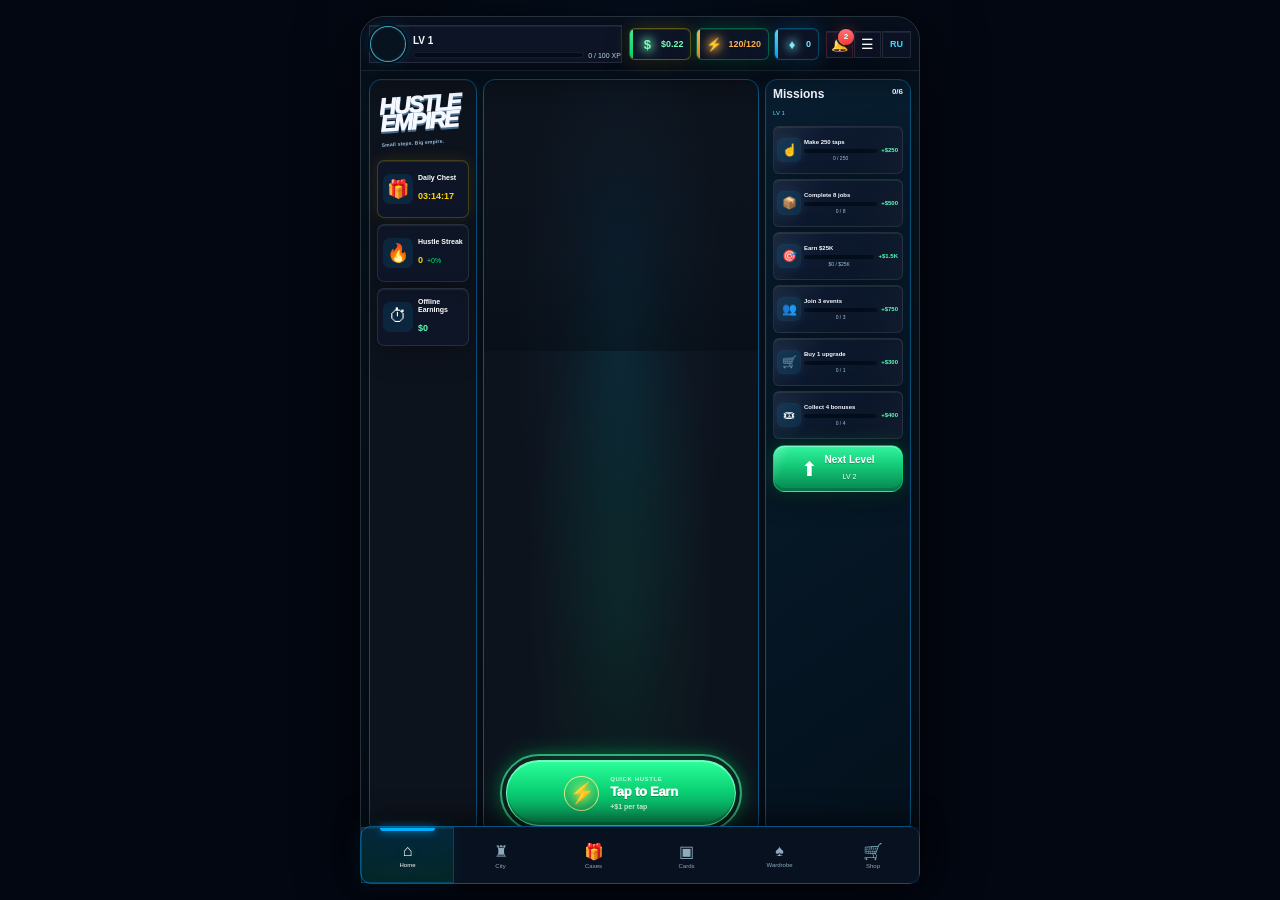
==== index_test.html @ fc9fc616 "Add files via upload" ====
<!DOCTYPE html>

<html lang="en">
<head>
<meta charset="utf-8"/>
<meta content="width=device-width, initial-scale=1.0, viewport-fit=cover" name="viewport"/>
<meta content="#0b0f19" name="theme-color"/>
<title>Hustle Empire</title>

<link href="./style.css" rel="stylesheet"/>
<script defer="" src="./locales.js"></script>
<script defer="" src="./config.js"></script>
<script defer="" src="./script.js"></script>
<script defer="" src="./game.js"></script>
</head>
<body>
<div class="app-shell">
<header class="topbar">
<div class="player-level">
<div class="player-avatar image-fallback header-avatar">
<div aria-label="Player" class="player-avatar-image player-avatar-sprite sprite-icon sprite-character char-level-1" data-character-sprite="" role="img"></div>
</div>
<div class="player-level-content">
<div class="level-row"><strong>LV 1</strong></div>
<div class="xp-row">
<div class="progress-bar"><div class="progress-fill" style="width:0%"></div></div>
<span>0 / 100 XP</span>
</div>
</div>
</div>
<div class="topbar-resources">
<div class="resource-card money-card"><span class="resource-symbol">$</span><strong>$0</strong></div>
<div class="resource-card energy-card"><span class="resource-symbol">⚡</span><strong>120/120</strong></div>
<div class="resource-card gem-card"><span class="resource-symbol">♦</span><strong>0</strong></div>
</div>
<div class="topbar-actions">
<button aria-label="Notifications" class="top-action notification-button" data-action="notifications" type="button">🔔<span class="badge">2</span></button>
<button aria-label="Menu" class="top-action" data-action="settings" type="button">☰</button>
<button class="language-button" id="language-switch" type="button">RU</button>
</div>
</header>
<main class="screens screen-content">
<!-- HOME -->
<section class="screen active" data-screen="home">
<div class="home-layout page-layout">
<aside class="home-left">
<div class="home-logo">
<div class="home-logo-main">HUSTLE</div>
<div class="home-logo-main">EMPIRE</div>
<div class="home-logo-sub" data-i18n="home.tagline">Small steps. Big empire.</div>
</div>
<button class="mini-feature daily-chest" data-action="daily-chest" type="button">
<div class="mini-feature-icon">🎁</div>
<div><strong data-i18n="home.dailyChest">Daily Chest</strong><span class="countdown" data-countdown="11658">03:14:18</span></div>
</button>
<div class="mini-feature">
<div class="mini-feature-icon fire">🔥</div>
<div><strong data-i18n="home.streak">Hustle Streak</strong><span class="feature-value">0</span><small>+0%</small></div>
</div>
<button class="mini-feature" data-action="offline-income" type="button">
<div class="mini-feature-icon">⏱</div>
<div><strong data-i18n="home.offlineEarnings">Offline Earnings</strong><span class="offline-value">$0</span></div>
</button>
</aside>
<div class="home-center image-fallback">
<div aria-label="Hustle Empire character" class="home-character home-character-sprite sprite-icon sprite-character char-level-1" data-character-sprite="" role="img"></div>
<div class="home-tap-zone">
<div aria-hidden="true" class="tap-float-layer" id="tap-float-layer"></div>
<button class="tap-button home-main-tap" type="button">
<span class="home-main-tap-glow"></span>
<span class="home-main-tap-icon">⚡</span>
<span class="home-main-tap-copy">
<small data-i18n="home.quickHustle">Quick Hustle</small>
<strong data-i18n="home.tapToEarn">Tap to Earn</strong>
<span class="home-main-tap-value">+$1 / tap</span>
</span>
</button></div></div>
<aside class="quests-panel home-missions">
<div class="missions-title-row">
<div><h2 data-i18n="home.missions">Missions</h2><span>LV 1</span></div>
<strong>0/6</strong>
</div>
<div class="quest-level"><div class="quest-level-top"><strong>LV 1</strong><strong>0/6</strong></div></div>
<div class="quest-list">
<div class="quest-card" data-quest="tap250"><span class="quest-icon">☝</span><div class="quest-info"><strong data-i18n="quests.tap250">Make 250 taps</strong><div class="mini-progress"><span style="width:0%"></span></div><small>0 / 250</small></div><span class="quest-reward">+$250</span></div>
<div class="quest-card" data-quest="deliveries8"><span class="quest-icon">📦</span><div class="quest-info"><strong data-i18n="quests.deliveries8">Complete 8 jobs</strong><div class="mini-progress"><span style="width:0%"></span></div><small>0 / 8</small></div><span class="quest-reward">+$500</span></div>
<div class="quest-card" data-quest="earn25k"><span class="quest-icon">🎯</span><div class="quest-info"><strong data-i18n="quests.earn25k">Earn $25K</strong><div class="mini-progress"><span style="width:0%"></span></div><small>$0 / $25K</small></div><span class="quest-reward">+$1.5K</span></div>
<div class="quest-card" data-quest="events3"><span class="quest-icon">👥</span><div class="quest-info"><strong data-i18n="quests.events3">Join 3 events</strong><div class="mini-progress"><span style="width:0%"></span></div><small>0 / 3</small></div><span class="quest-reward">+$750</span></div>
<div class="quest-card" data-quest="buyUpgrade1"><span class="quest-icon">🛒</span><div class="quest-info"><strong data-i18n="quests.buyUpgrade1">Buy 1 upgrade</strong><div class="mini-progress"><span style="width:0%"></span></div><small>0 / 1</small></div><span class="quest-reward">+$300</span></div>
<div class="quest-card" data-quest="collectBonus4"><span class="quest-icon">🎟</span><div class="quest-info"><strong data-i18n="quests.collectBonus4">Collect 4 bonuses</strong><div class="mini-progress"><span style="width:0%"></span></div><small>0 / 4</small></div><span class="quest-reward">+$400</span></div>
</div>
<button class="next-level-button" data-action="next-level" type="button"><span>⬆</span><span><strong data-i18n="home.nextLevel">Next Level</strong><small>LV 2</small></span></button>
</aside>
</div>
<section class="quick-jobs-panel">
<div class="business-section-heading">
<div><span class="section-eyebrow" data-i18n="home.quickActivity">Quick Activity</span><h2 data-i18n="home.quickJobs">Quick Jobs</h2></div>
<div class="home-business-total"><small data-i18n="home.completed">Completed</small><strong id="quick-jobs-total">0</strong></div>
</div>
<div class="quick-jobs-grid" id="quick-jobs-list"></div>
</section>
<section class="home-businesses-panel">
<div class="business-section-heading">
<div><span class="section-eyebrow" data-i18n="home.empireManagement">Empire Management</span><h2 data-i18n="home.activeBusinesses">Active Businesses</h2></div>
<div class="home-business-total"><small data-i18n="home.totalIncome">Total Income</small><strong id="home-total-income">$0.20/s</strong></div>
</div>
<div class="home-business-grid" id="home-business-list"></div>
</section>
</section>
<!-- CITY -->
<section class="screen" data-screen="city">
<div class="city-screen page-layout">
<div class="city-map-wrapper image-fallback city-map-sprite-background">
<button class="city-node poor selected" data-district="poor_block" type="button"><strong>POOR BLOCK</strong><span>LV 1-10</span><small>Starter District</small><i>✓</i></button>
<button class="city-node center locked" data-district="city_center" type="button"><strong>CITY CENTER</strong><span>LV 11-20</span><small>City Hustles</small><i>🔒</i></button>
<button class="city-node business locked" data-district="business_district" type="button"><strong>BUSINESS DISTRICT</strong><span>LV 21-30</span><small>Big Business</small><i>🔒</i></button>
<button class="city-node rich locked" data-district="rich_skyline" type="button"><strong>RICH SKYLINE</strong><span>LV 31-40+</span><small>Endgame Empire</small><i>🔒</i></button>
</div>
<div class="district-activity">
<div class="district-activity-heading">
<div><span class="section-eyebrow" data-i18n="city.districtActivity">District Activity</span><h3 id="selected-district-name">POOR BLOCK</h3></div>
<span class="district-level-status" data-i18n="city.unlocked" id="selected-district-status">Unlocked</span>
</div>
<div class="district-business-grid" id="district-business-list"></div>
</div>
<div class="business-panel game-compat">
<span class="business-level">LV 0</span>
<div class="income"><strong>0 / h</strong></div>
<div class="next-level"><strong>0 / h</strong></div>
<button class="green-button">Upgrade <strong>$0</strong></button>
</div>
</div>
</section>
<!-- CASES -->
<section class="screen" data-screen="cases">
<div class="cases-screen page-layout">
<div class="cases-page-header">
<div><span class="section-eyebrow" data-i18n="cases.rewards">Rewards</span><h1 data-i18n="cases.title">Cases</h1></div>
<span class="cases-helper" data-i18n="cases.helper">Come back when the timer finishes or spend Gems to unlock instantly.</span>
</div>
<div class="real-cases-grid" id="timed-cases-list"></div>
<section class="accessory-cases-panel">
<div class="accessory-cases-heading">
<div>
<span class="section-eyebrow" data-i18n="accessoryCases.eyebrow">Wardrobe Loot</span>
<h2 data-i18n="accessoryCases.title">Premium Accessory Cases</h2>
</div>
<span class="accessory-case-gems-label" data-i18n="accessoryCases.gemsOnly">Gems Only</span>
</div>
<div id="free-accessory-case"></div>
<div class="premium-accessory-grid" id="premium-accessory-cases-list"></div>
</section></div>
</section>
<!-- COLLECTION -->
<section class="screen" data-screen="collection">
<div class="collection-screen compact-collection page-layout">
<details class="collection-summary compact-summary">
<summary>
<div>
<span class="section-eyebrow" data-i18n="collection.book">Collection Book</span>
<strong id="collection-summary-count">0 / 10</strong>
</div>
<div class="collection-summary-percent">
<strong id="collection-summary-percent">0%</strong>
<span>▾</span>
</div>
</summary>
<div class="compact-summary-body">
<div class="collection-ring">
<strong>0%</strong>
<small>0 / 10</small>
</div>
<div class="rarity-list">
<div><span class="rarity-dot common"></span><span data-i18n="rarity.common">Common</span><strong>0 / 0</strong></div>
<div><span class="rarity-dot rare"></span><span data-i18n="rarity.rare">Rare</span><strong>0 / 0</strong></div>
<div><span class="rarity-dot epic"></span><span data-i18n="rarity.epic">Epic</span><strong>0 / 0</strong></div>
<div><span class="rarity-dot legendary"></span><span data-i18n="rarity.legendary">Legendary</span><strong>0 / 0</strong></div>
<div><span class="rarity-dot mythic"></span><span data-i18n="rarity.mythic">Mythic</span><strong>0 / 0</strong></div>
</div>
</div>
</details>
<div class="collection-cards compact-card-grid" id="collection-cards-list"></div>
<section class="exclusive-cards-panel">
<div class="exclusive-cards-heading">
<div><span class="section-eyebrow" data-i18n="collection.specialCollection">Special Collection</span><h2 data-i18n="collection.exclusiveTitle">Special Exclusive Cards</h2></div>
<span class="exclusive-label" data-i18n="collection.exclusiveLabel">Exclusive</span>
</div>
<p class="exclusive-description" data-i18n="collection.exclusiveSubtitle">These cards cannot be obtained from normal cases.</p>
<div class="exclusive-cards-grid" id="exclusive-cards-list"></div>
</section></div>
</section>
<!-- WARDROBE -->
<section class="screen" data-screen="wardrobe">
<div class="wardrobe-screen page-layout">
<aside class="equipment-column">
<h2 data-i18n="wardrobe.title">Wardrobe</h2>
<div class="wardrobe-tabs">
<button class="active" data-i18n="wardrobe.tabs.items" data-wardrobe-view="items" type="button">Items</button>
<button data-i18n="wardrobe.tabs.sets" data-wardrobe-view="sets" type="button">Style Sets</button>
</div><button class="open-accessory-catalog" id="open-accessory-catalog" type="button">
<span>▦</span>
<strong data-i18n="wardrobe.catalog">Accessory Catalog</strong>
</button>
<div class="wardrobe-dynamic-list" id="wardrobe-dynamic-list"></div>
</aside>
<div class="wardrobe-character image-fallback">
<div aria-label="Character" class="wardrobe-character-image wardrobe-character-sprite sprite-icon sprite-character char-level-1" data-character-sprite="" role="img"></div>
</div>
<aside class="outfit-panel">
<section><h3 data-i18n="wardrobe.outfitProgress">Outfit Progress</h3><strong>🔒</strong><div class="progress-bar"><div class="progress-fill" style="width:0%"></div></div><small data-i18n="wardrobe.unlockSlot">Buy LV 1 to unlock</small></section>
<section><h3 data-i18n="wardrobe.totalStats">Total Stat Bonuses</h3><p>★ +0% Income</p><p>★ +0% Tap Power</p><p>★ +0% Critical Rate</p><p>★ +0% Critical Damage</p><p>★ +0 Max Energy</p><p>★ +0% Energy Regen</p></section>
<button class="upgrade-outfit" type="button"><span data-i18n="wardrobe.buyLevelOne">Buy LV 1</span><strong>$25</strong></button>
</aside>
</div>
</section>
<!-- SHOP -->
<section class="screen" data-screen="shop">
<div class="shop-screen page-layout">
<section class="boost-shop">
<h1 data-i18n="shop.title">Shop</h1>
<div class="shop-panel-title" data-i18n="shop.boosts">Boosts &amp; Upgrades</div>
<div class="boost-grid">
<article class="boost-card"><span class="boost-icon">💰</span><strong data-i18n="shop.income2x">2x Offline Income</strong><small data-i18n="shop.sevenDays">For 7 days</small><button data-action="buy-boost" data-product="income24h">♦ 100</button></article>
<article class="boost-card"><span class="boost-icon">💰</span><strong data-i18n="shop.income3x">3x Offline Income</strong><small data-i18n="shop.sevenDays">For 7 days</small><button data-action="buy-boost" data-product="offline3x">♦ 180</button></article>
<article class="boost-card"><span class="boost-icon">⏱</span><strong data-i18n="shop.offlineCap">Offline Cap +24h</strong><small data-i18n="shop.extendsLimit">Extends the limit</small><button data-action="buy-boost" data-product="offline-cap">♦ 120</button></article>
<article class="boost-card"><span class="boost-icon">⚙</span><strong data-i18n="shop.autoCollect">Auto-Collect</strong><small data-i18n="shop.automaticCollection">Automatic collection</small><button data-action="buy-boost" data-product="auto-collect">♦ 250</button></article>
<article class="boost-card"><span class="boost-icon">🔥</span><strong data-i18n="shop.eventBooster">Event Booster</strong><small data-i18n="shop.bonus24h">+50% for 24 hours</small><button data-action="buy-boost" data-product="event-booster">♦ 150</button></article>
<article class="boost-card"><span class="boost-icon">⚡</span><strong data-i18n="shop.tapBoost">Tap Power Boost</strong><small data-i18n="shop.bonus12h">+100% for 12 hours</small><button data-action="buy-boost" data-product="tap5x1h">♦ 120</button></article>
<article class="boost-card"><span class="boost-icon">🔋</span><strong data-i18n="shop.energyPack">Energy Pack</strong><small data-i18n="shop.energy500">+500 Energy</small><button data-action="buy-boost" data-product="energyRefill">♦ 120</button></article>
<article class="boost-card"><span class="boost-icon">📈</span><strong data-i18n="shop.businessBooster">Business Booster</strong><small data-i18n="shop.income12h">+100% Income 12h</small><button data-action="buy-boost" data-product="business-booster">♦ 200</button></article>
<article class="boost-card"><span class="boost-icon">🍀</span><strong data-i18n="shop.luckyEvents">Lucky Events</strong><small data-i18n="shop.chance50">+50% event chance</small><button data-action="buy-boost" data-product="lucky-events">♦ 120</button></article>
</div>
<div class="gem-pack-row">
<button class="gem-pack" data-action="buy-gem-pack" data-gems="100">♦<strong>100</strong><span data-i18n="shop.gems">Gems</span></button>
<button class="gem-pack" data-action="buy-gem-pack" data-gems="500">♦<strong>500</strong><span data-i18n="shop.gems">Gems</span></button>
<button class="gem-pack" data-action="buy-gem-pack" data-gems="1200">♦<strong>1200</strong><span data-i18n="shop.gems">Gems</span></button>
</div>
</section>
<aside class="premium-shop-column">
<button class="premium-product" data-action="shop-premium-case"><div class="premium-product-image"><div class="sprite-icon sprite-case case-purple shop-sprite-icon"></div></div><div><strong data-i18n="shop.premiumCase">Premium Case</strong><span data-i18n="shop.premiumCaseDesc">Open a premium case</span><small>♦ 250</small></div></button>
<button class="premium-product" data-action="shop-outfit"><div class="premium-product-image"><div class="sprite-icon sprite-wardrobe wardrobe-full-suit shop-sprite-icon"></div></div><div><strong data-i18n="shop.outfitSkin">Outfit / Skin</strong><span data-i18n="shop.outfitSkinDesc">Unlock new outfits</span><small>♦ 400</small></div></button>
<button class="premium-product" data-action="shop-bundle"><div class="premium-product-image bundle-sprite-stack"><div class="sprite-icon sprite-case case-gold shop-sprite-icon bundle-case-sprite"></div><div class="sprite-icon sprite-wardrobe wardrobe-gold-watch shop-sprite-icon bundle-item-sprite"></div></div><div><strong data-i18n="shop.hustleBundle">Hustle Bundle</strong><span data-i18n="shop.hustleBundleDesc">Exceptional value!</span><small>♦ 1,000</small></div></button>
<div class="empire-pass"><div class="empire-crown">♛</div><div><strong data-i18n="shop.empirePass">Empire Pass</strong><span data-i18n="shop.empirePassDesc">Unlock your true potential</span></div><button data-action="buy-empire-pass" data-config-price="HUSTLE_PASS_MONTHLY" type="button">250 ★</button></div>
</aside>
</div>
</section>
</main>
<nav class="bottom-navigation">
<button class="nav-item active" data-nav="home" type="button"><span class="nav-icon">⌂</span><span data-i18n="nav.home">Home</span></button>
<button class="nav-item" data-nav="city" type="button"><span class="nav-icon">♜</span><span data-i18n="nav.city">City</span></button>
<button class="nav-item" data-nav="cases" type="button"><span class="nav-icon">🎁</span><span data-i18n="nav.cases">Cases</span></button>
<button class="nav-item" data-nav="collection" type="button"><span class="nav-icon">▣</span><span data-i18n="nav.collection">Cards</span></button>
<button class="nav-item" data-nav="wardrobe" type="button"><span class="nav-icon">♠</span><span data-i18n="nav.wardrobe">Wardrobe</span></button>
<button class="nav-item" data-nav="shop" type="button"><span class="nav-icon">🛒</span><span data-i18n="nav.shop">Shop</span></button>
</nav>
</div>
<!-- CASE REWARD OVERLAY -->
<div class="case-reward-overlay" hidden="" id="case-reward-overlay">
<div class="case-reward-bg"></div>
<div class="case-reward-content">
<span class="case-reward-eyebrow" data-i18n="cases.caseOpened">Case opened</span>
<div class="case-reward-chest" id="case-reward-chest">🎁</div>
<h2 data-i18n="cases.reward" id="case-reward-title">Reward</h2>
<div class="case-reward-resources">
<div class="reward-resource"><span>💵</span><small data-i18n="cases.money">Money</small><strong id="case-reward-money">+$0</strong></div>
<div class="reward-resource"><span>♦</span><small data-i18n="cases.gems">Gems</small><strong id="case-reward-gems">+0</strong></div>
</div>
<div class="reward-card-preview common" id="case-reward-card">
<div class="reward-card-image"><div class="sprite-icon sprite-worker worker-rider reward-card-sprite" id="case-reward-card-sprite"></div></div>
<span id="case-reward-rarity">COMMON</span>
<strong id="case-reward-card-name">CARD</strong>
<small id="case-reward-fragments">+0 FRAGMENTS</small>
</div>
<button class="case-reward-close" data-i18n="common.continue" id="case-reward-close" type="button">Continue</button>
</div>
</div>
<!-- GENERIC MODAL -->
<div class="accessory-reward-overlay" hidden="" id="accessory-reward-overlay">
<div class="accessory-reward-backdrop"></div>
<div class="accessory-reward-content">
<span class="section-eyebrow" data-i18n="accessoryCases.newItem">New Item</span>
<div class="accessory-reward-item" id="accessory-reward-item">
<div class="accessory-reward-image">
<div class="sprite-icon sprite-wardrobe wardrobe-rookie-cap accessory-reward-sprite" id="accessory-reward-sprite"></div></div>
<span class="accessory-reward-rarity" id="accessory-reward-rarity">RARE</span>
<h2 id="accessory-reward-name">ITEM</h2>
<small id="accessory-reward-slot">ACCESSORY</small>
</div>
<button class="case-reward-close" data-i18n="common.continue" id="accessory-reward-close" type="button">Continue</button>
</div>
</div><div class="accessory-catalog-modal" hidden="" id="accessory-catalog-modal">
<div class="accessory-catalog-backdrop" data-accessory-catalog-close=""></div>
<div class="accessory-catalog-window">
<div class="accessory-catalog-header">
<div>
<span class="section-eyebrow" data-i18n="wardrobe.collection">Collection</span>
<h2 data-i18n="wardrobe.catalog">Accessory Catalog</h2>
</div>
<button class="accessory-catalog-close" data-accessory-catalog-close="" type="button">×</button>
</div>
<div class="catalog-progress">
<strong id="catalog-progress-count">0 / 12</strong>
<div class="progress-bar"><div class="progress-fill" id="catalog-progress-bar" style="width:0%"></div></div>
</div>
<div class="accessory-catalog-grid" id="accessory-catalog-grid"></div>
</div>
</div><div class="random-event-layer" hidden="" id="random-event-layer">
<button class="random-flying-event" id="random-flying-event" type="button">
<span class="random-event-icon" id="random-event-icon">🦋</span>
</button>
</div><div class="random-event-toast" hidden="" id="random-event-toast">
<strong id="random-event-toast-title">BONUS!</strong>
<span id="random-event-toast-text">Tap x2</span>
</div><div class="game-modal" hidden="" id="game-modal">
<div class="game-modal-backdrop" data-modal-close=""></div>
<div aria-labelledby="game-modal-title" aria-modal="true" class="game-modal-card" role="dialog">
<button aria-label="Close" class="game-modal-close" data-modal-close="" type="button">×</button>
<div class="game-modal-icon">◆</div>
<h2 id="game-modal-title">Hustle Empire</h2>
<p id="game-modal-message">Action</p>
<button class="modal-confirm" data-modal-close="" type="button">OK</button>
</div>
</div>
</body>
</html>
---- style.css ----
/* ==========================================================
   HUSTLE EMPIRE — SIX SCREEN TARGET UI
========================================================== */

:root {
  --bg:#0b0f19;
  --bg-deep:#050912;
  --panel:#071827;
  --panel-2:#0a2033;
  --panel-3:#0c2941;
  --line:#084f79;
  --line-bright:#087ab0;
  --text:#f5f8ff;
  --muted:#8fa8bb;
  --green:#00e676;
  --green-soft:rgba(0,230,118,.17);
  --blue:#00b0ff;
  --blue-soft:rgba(0,176,255,.15);
  --gold:#ffd700;
  --gold-soft:rgba(255,215,0,.16);
  --purple:#ad4dff;
  --pink:#ff42b5;
  --red:#ff4a49;
  --app-width:560px;
  --topbar-height:54px;
  --navbar-height:58px;
  --radius:12px;
}

*{box-sizing:border-box;margin:0;padding:0}
html{min-height:100%;background:var(--bg-deep);color-scheme:dark}
body{
  min-width:320px;
  min-height:100vh;
  color:var(--text);
  font-family:Inter,"Segoe UI",Arial,sans-serif;
  background:radial-gradient(circle at 50% 0,rgba(0,102,180,.10),transparent 30%),#030711;
  overflow-x:hidden;
}
button{font:inherit;cursor:pointer}
img{display:block;max-width:100%}

.app-shell{
  position:relative;
  width:100%;
  max-width:var(--app-width);
  min-height:100dvh;
  margin:0 auto;
  background:linear-gradient(180deg,#07131f,#050c14);
  border-left:1px solid rgba(0,176,255,.10);
  border-right:1px solid rgba(0,176,255,.10);
  box-shadow:0 0 60px rgba(0,0,0,.70);
}

.topbar{
  position:sticky;
  z-index:1500;
  top:0;
  min-height:var(--topbar-height);
  display:grid;
  grid-template-columns:minmax(125px,1fr) auto auto;
  align-items:center;
  gap:7px;
  padding:max(7px,env(safe-area-inset-top)) 8px 6px;
  border-bottom:1px solid rgba(0,176,255,.25);
  background:rgba(5,14,24,.96);
  backdrop-filter:blur(12px);
}

.player-level{min-width:0;display:flex;align-items:center;gap:7px}
.player-avatar{
  flex:0 0 34px;width:34px;height:34px;overflow:hidden;
  border:1px solid var(--blue);border-radius:8px;background:#061523;
  box-shadow:0 0 9px rgba(0,176,255,.14)
}
.player-avatar-image{width:100%;height:100%;object-fit:contain}
.player-level-content{min-width:0;flex:1}
.level-row{margin-bottom:4px}
.level-row strong{font-size:10px}
.xp-row{display:grid;grid-template-columns:minmax(55px,1fr) auto;align-items:center;gap:4px}
.xp-row>span{color:#bdd4e7;font-size:7px;white-space:nowrap}

.progress-bar{
  width:100%;height:6px;overflow:hidden;border:1px solid #075782;
  border-radius:100px;background:#03101b
}
.progress-fill{
  height:100%;border-radius:inherit;
  background:linear-gradient(90deg,#00e676,#00b0ff);
  box-shadow:0 0 8px rgba(0,176,255,.65)
}

.topbar-resources{display:flex;gap:5px}
.resource-card{
  height:32px;display:flex;align-items:center;gap:4px;padding:0 7px;
  border:1px solid #063b5a;border-radius:6px;background:#071824
}
.resource-card strong{font-size:9px;white-space:nowrap}
.resource-symbol{font-size:13px;font-weight:900}
.money-card{color:var(--green)}
.energy-card{color:#ffd037}
.gem-card{color:#48d9ff}

.topbar-actions{display:flex;align-items:center;gap:1px}
.top-action,.language-button{
  position:relative;width:27px;height:27px;display:grid;place-items:center;
  border:0;color:white;background:transparent;font-size:14px
}
.language-button{width:29px;color:#38dfff;font-size:9px;font-weight:900}
.badge{
  position:absolute;top:-3px;right:-2px;min-width:16px;height:16px;
  display:grid;place-items:center;border-radius:100px;color:white;background:#ff334e;
  font-size:8px;font-weight:900;box-shadow:0 0 8px rgba(255,51,78,.5)
}

.screens{
  width:100%;
  padding-bottom:calc(var(--navbar-height) + 12px + env(safe-area-inset-bottom))
}
.screen{
  display:none;width:100%;
  min-height:calc(100dvh - var(--topbar-height) - var(--navbar-height));
  padding:8px;
  animation:screenFade .13s ease
}
.screen.active{display:block}
@keyframes screenFade{from{opacity:0}to{opacity:1}}

.home-left,.home-missions,.district-activity,.premium-cases,.pity-panel,
.summary-panel,.equipment-column,.outfit-panel,.boost-shop,.premium-shop-column{
  border:1px solid var(--line);
  border-radius:var(--radius);
  background:linear-gradient(145deg,rgba(8,30,48,.97),rgba(4,17,29,.98));
  box-shadow:inset 0 0 0 1px rgba(0,176,255,.025),0 8px 22px rgba(0,0,0,.18)
}

.image-fallback{
  position:relative;overflow:hidden;
  background:radial-gradient(circle at 50% 35%,rgba(0,176,255,.14),transparent 45%),
             linear-gradient(145deg,#0a2940,#06131f)
}
.ui-image{image-rendering:auto;user-select:none;-webkit-user-drag:none}
.ui-image.is-missing{opacity:0}

/* HOME */
.home-layout{
  display:grid;grid-template-columns:108px minmax(0,1fr) 146px;
  gap:6px;min-height:505px
}
.home-left{display:flex;flex-direction:column;gap:6px;padding:7px}
.home-logo{padding:9px 3px;transform:rotate(-4deg)}
.home-logo-main{
  font-size:23px;line-height:.75;font-style:italic;font-weight:1000;letter-spacing:-.08em;
  text-shadow:0 2px 0 #476f8d
}
.home-logo-sub{margin-top:8px;color:#9bc1dc;font-size:5px;font-weight:900;letter-spacing:.04em}
.mini-feature{
  min-height:58px;display:grid;grid-template-columns:30px 1fr;align-items:center;gap:5px;
  padding:5px;border:1px solid #07527d;border-radius:7px;color:white;
  background:linear-gradient(100deg,#07314d,#041927);text-align:left
}
button.mini-feature:active{transform:scale(.98)}
.mini-feature-icon{
  width:30px;height:30px;display:grid;place-items:center;border-radius:7px;
  background:rgba(0,176,255,.11);font-size:18px
}
.mini-feature strong{display:block;margin-bottom:3px;font-size:7px;line-height:1.1}
.mini-feature span{color:var(--gold);font-size:9px;font-weight:900}
.mini-feature .offline-value{color:#58ffbc}
.mini-feature small{margin-left:4px;color:var(--green);font-size:7px}
.quick-hustle{
  width:100%;min-height:61px;display:flex;align-items:center;justify-content:center;gap:5px;
  margin-top:auto;border:1px solid #18ff9c;border-radius:8px;color:white;
  background:linear-gradient(180deg,#12c976,#087748);
  box-shadow:0 0 14px rgba(0,230,118,.20)
}
.tap-icon{color:#ffe445;font-size:22px}
.quick-hustle strong{display:block;font-size:9px}
.tap-title{display:block;font-size:7px}
.quick-hustle small{display:block;margin-top:2px;color:#c6ffe3;font-size:6px}

.home-center{
  position:relative;min-height:505px;overflow:hidden;border:1px solid #075681;border-radius:var(--radius)
}
.home-background{position:absolute;inset:0;width:100%;height:100%;object-fit:cover;opacity:.82}
.home-center::after{
  content:"";position:absolute;z-index:2;inset:0;pointer-events:none;
  background:linear-gradient(180deg,rgba(0,10,20,.03),rgba(0,8,18,.05) 45%,rgba(0,5,12,.45))
}
.home-character{
  position:absolute;z-index:3;left:50%;bottom:0;width:115%;height:95%;transform:translateX(-50%);
  object-fit:contain;object-position:center bottom;filter:drop-shadow(0 16px 18px rgba(0,0,0,.60))
}

.home-missions{padding:7px;overflow:hidden}
.missions-title-row{display:flex;align-items:flex-start;justify-content:space-between;margin-bottom:7px}
.missions-title-row h2{font-size:12px}
.missions-title-row span{color:#65dfff;font-size:6px}
.missions-title-row>strong{font-size:8px}
.quest-level{display:none}
.quest-list{display:flex;flex-direction:column;gap:5px}
.quest-card{
  min-height:48px;display:grid;grid-template-columns:22px minmax(0,1fr) auto;
  align-items:center;gap:4px;padding:4px;border:1px solid #07527c;border-radius:6px;
  background:linear-gradient(100deg,#07304a,#041722)
}
.quest-icon{width:22px;height:22px;display:grid;place-items:center;border-radius:5px;background:rgba(0,176,255,.12);font-size:12px}
.quest-info{min-width:0}
.quest-info strong{display:block;overflow:hidden;margin-bottom:4px;font-size:6px;white-space:nowrap;text-overflow:ellipsis}
.mini-progress{width:100%;height:4px;overflow:hidden;border-radius:50px;background:#02101b}
.mini-progress span{display:block;height:100%;background:linear-gradient(90deg,var(--green),var(--blue))}
.quest-info small{display:block;margin-top:2px;color:#a8c4d7;font-size:5px;text-align:center}
.quest-reward{color:#55ffb7;font-size:6px;font-weight:900;white-space:nowrap}
.next-level-button{
  width:100%;min-height:47px;display:flex;align-items:center;justify-content:center;gap:6px;margin-top:6px;
  border:1px solid #1cff9a;border-radius:7px;color:white;background:linear-gradient(180deg,#17d780,#087b4c)
}
.next-level-button>span:first-child{font-size:20px}
.next-level-button strong{display:block;font-size:10px}
.next-level-button small{font-size:7px}

/* CITY */
.city-screen{display:flex;flex-direction:column;gap:7px}
.city-map-wrapper{position:relative;height:390px;border:1px solid var(--line);border-radius:var(--radius)}
.city-map-background{width:100%;height:100%;object-fit:cover}
.city-map-wrapper::after{
  content:"";position:absolute;inset:0;pointer-events:none;
  background:linear-gradient(180deg,rgba(1,8,15,.06),rgba(1,8,15,.19))
}
.city-node{
  position:absolute;z-index:5;min-width:91px;padding:7px;border:1px solid #17638c;border-radius:8px;
  color:white;background:rgba(5,24,40,.92);box-shadow:0 5px 15px rgba(0,0,0,.4);text-align:left
}
.city-node strong,.city-node span,.city-node small{display:block}
.city-node strong{font-size:7px}
.city-node span{margin:2px 0;color:#bed3df;font-size:6px}
.city-node small{color:#4feeb4;font-size:7px;font-weight:900}
.city-node i{position:absolute;top:5px;right:6px;font-style:normal}
.city-node.unlocked{border-color:var(--green);box-shadow:0 0 13px rgba(0,230,118,.24)}
.city-node.rich{border-color:var(--gold)}
.city-node.rich small{color:var(--gold)}
.city-node.poor{top:11%;left:4%}
.city-node.center{top:28%;left:39%}
.city-node.business{left:27%;bottom:13%}
.city-node.rich{top:24%;right:4%}
.district-activity{padding:7px}
.district-activity h3{margin-bottom:5px;font-size:8px}
.activity-grid{display:grid;grid-template-columns:repeat(4,1fr);gap:4px}
.activity-card{
  min-height:54px;padding:5px;border:1px solid #075078;border-radius:6px;color:white;
  background:linear-gradient(145deg,#092b43,#051722);text-align:left
}
.activity-card.gold{border-color:#b18a19}
.activity-card strong{display:block;margin-bottom:3px;font-size:6px}
.activity-card span{color:#91b2c6;font-size:5px}
.game-compat{
  position:absolute!important;width:1px!important;height:1px!important;overflow:hidden!important;
  opacity:0!important;pointer-events:none!important
}

/* CASES */
.screen-title{margin-bottom:7px;font-size:19px}
.timed-cases-grid{display:grid;grid-template-columns:repeat(5,1fr);gap:5px}
.timed-case{
  padding:5px;border:1px solid #075680;border-radius:8px;
  background:linear-gradient(180deg,#08273e,#041520);text-align:center
}
.case-duration{display:block;margin-bottom:4px;color:#d9e9f5;font-size:9px}
.case-art{height:77px;display:flex;align-items:center;justify-content:center;border-radius:6px}
.case-art img{width:100%;height:100%;object-fit:contain}
.case-timer{display:block;margin:4px 0;color:#c3d2df;font-size:6px}
.timed-case button{
  width:100%;min-height:29px;border:1px solid #27ff9f;border-radius:5px;color:#042619;
  background:linear-gradient(180deg,#57fbb3,#0fbf71);font-size:8px;font-weight:1000
}
.cases-bottom{display:grid;grid-template-columns:minmax(0,1fr) 128px;gap:6px;margin-top:7px}
.premium-cases{padding:7px}
.gold-section-title{margin-bottom:6px;color:var(--gold);font-size:9px;font-weight:900;text-align:center}
.premium-case-grid{display:grid;grid-template-columns:repeat(3,1fr);gap:5px}
.premium-case{
  padding:5px;border:1px solid #9e7515;border-radius:7px;
  background:linear-gradient(180deg,#261d08,#0d1014);text-align:center
}
.premium-case.purple{border-color:#853cb2}
.premium-case.red{border-color:#a63836}
.premium-case-art{height:91px}
.premium-case-art img{width:100%;height:100%;object-fit:contain}
.premium-case strong{display:block;font-size:7px}
.premium-case button{margin-top:4px;border:0;color:var(--gold);background:transparent;font-size:8px;font-weight:900}
.pity-panel{padding:8px}
.pity-panel h3{font-size:9px}
.pity-number{display:flex;align-items:baseline;justify-content:flex-end;margin:5px 0}
.pity-number strong{font-size:12px}
.pity-number span{font-size:7px}
.pity-progress{height:6px;overflow:hidden;border-radius:50px;background:#05111b}
.pity-progress span{display:block;height:100%;background:linear-gradient(90deg,var(--gold),#ff9b20)}
.pity-panel>p{margin:4px 0 8px;color:#b4c5d2;font-size:5px}

.rarity-list{display:flex;flex-direction:column;gap:4px;margin-top:7px}
.rarity-list>div{
  display:grid;grid-template-columns:9px 1fr auto;align-items:center;gap:3px;color:#c3d3df;font-size:7px
}
.rarity-list strong{font-size:6px}
.rarity-dot{width:6px;height:6px;border-radius:50%}
.rarity-dot.common{background:#b7cad6}
.rarity-dot.rare{background:#349cff}
.rarity-dot.epic{background:#bc48ff}
.rarity-dot.legendary{background:#ffd041}
.rarity-dot.mythic{background:#ff4778}
.rarity-list.compact{gap:2px}
.rarity-list.compact>div{font-size:5px}

/* COLLECTION */
.collection-screen{display:grid;grid-template-columns:112px minmax(0,1fr);gap:6px}
.collection-summary{display:flex;flex-direction:column;gap:6px}
.summary-panel{padding:7px}
.summary-panel h2,.summary-panel h3{font-size:8px}
.collection-ring{
  width:77px;height:77px;display:flex;flex-direction:column;align-items:center;justify-content:center;
  margin:9px auto 0;border:4px solid #13e99a;border-radius:50%;
  box-shadow:0 0 13px rgba(0,230,118,.24)
}
.collection-ring strong{color:#53ffc0;font-size:16px}
.collection-ring small{margin-top:2px;font-size:5px}
.summary-panel .positive{margin-top:5px;color:#5effb7;font-size:7px}
.small-outline-button{
  width:100%;min-height:26px;margin-top:7px;border:1px solid #0c6c99;border-radius:5px;
  color:#8de1ff;background:transparent;font-size:6px
}
.collection-cards{display:grid;grid-template-columns:repeat(5,1fr);gap:5px;align-content:start}
.collection-card-item{
  position:relative;min-height:181px;overflow:hidden;padding:5px;border:1px solid #6f8897;
  border-radius:8px;background:linear-gradient(180deg,#122532,#07111a);text-align:center
}
.collection-card-item.selected{box-shadow:0 0 14px rgba(0,176,255,.45)}
.collection-card-item img{width:100%;height:135px;object-fit:contain;object-position:center bottom}
.collection-card-item>strong{display:block;font-size:7px}
.collection-card-item>span{font-size:6px}
.card-stars{position:absolute;z-index:3;top:4px;left:4px;color:var(--gold);font-size:6px}
.rare-card{border-color:#288cdb}
.epic-card{border-color:#923bd1}
.legendary-card{border-color:#c79218}
.mythic-card{border-color:#c83d39}
.locked-card{
  min-height:168px;display:flex;flex-direction:column;align-items:center;justify-content:flex-end;opacity:.72
}
.locked-silhouette{
  flex:1;width:100%;display:grid;place-items:center;color:#294050;font-size:46px;text-shadow:0 0 20px #000
}

/* WARDROBE */
.wardrobe-screen{
  display:grid;grid-template-columns:124px minmax(0,1fr) 139px;gap:6px;min-height:505px
}
.equipment-column{padding:7px}
.equipment-column>h2{margin-bottom:6px;font-size:13px}
.wardrobe-tabs{display:flex;gap:3px;margin-bottom:6px}
.wardrobe-tabs button{
  flex:1;min-height:22px;border:1px solid #075481;border-radius:4px;color:#9bb7c9;background:transparent;font-size:5px
}
.wardrobe-tabs button.active{color:#47ffae;border-color:var(--green)}
.equipment-row{
  width:100%;min-height:54px;display:grid;grid-template-columns:35px minmax(0,1fr);align-items:center;gap:4px;
  margin-bottom:4px;padding:4px;border:1px solid #07507a;border-radius:6px;color:white;
  background:linear-gradient(100deg,#08283f,#041722);text-align:left
}
.equipment-row.selected{border-color:var(--green);box-shadow:inset 0 0 10px rgba(0,230,118,.08)}
.equipment-row img{width:32px;height:40px;object-fit:contain}
.equipment-row strong{display:block;margin-bottom:3px;font-size:6px}
.equipment-row small{color:#51ffb4;font-size:5px}
.wardrobe-character{
  position:relative;min-height:505px;border:1px solid #07517d;border-radius:var(--radius)
}
.wardrobe-bg{position:absolute;inset:0;width:100%;height:100%;object-fit:cover;opacity:.7}
.wardrobe-character-image{
  position:absolute;z-index:2;left:50%;bottom:0;width:117%;height:95%;transform:translateX(-50%);
  object-fit:contain;object-position:center bottom
}
.outfit-panel{display:flex;flex-direction:column;gap:7px;padding:7px}
.outfit-panel section{
  padding:7px;border:1px solid #075078;border-radius:7px;background:rgba(4,19,31,.7)
}
.outfit-panel h3{margin-bottom:7px;font-size:7px}
.outfit-panel section>strong{display:block;margin-bottom:5px;font-size:10px}
.outfit-panel section>small{display:block;margin-top:4px;color:#9db8c9;font-size:5px}
.outfit-panel p{margin-bottom:7px;color:#5dffb7;font-size:7px}
.upgrade-outfit{
  width:100%;min-height:52px;margin-top:auto;border:1px solid #31ffa4;border-radius:7px;color:white;
  background:linear-gradient(180deg,#16d87e,#087749);font-size:8px;font-weight:900
}
.upgrade-outfit strong{display:block;margin-top:2px;font-size:9px}

/* SHOP */
.shop-screen{display:grid;grid-template-columns:minmax(0,1.65fr) minmax(140px,.9fr);gap:7px}
.boost-shop{padding:8px}
.boost-shop>h1{margin-bottom:8px;font-size:18px}
.shop-panel-title{margin-bottom:6px;color:#b9ccdb;font-size:8px;font-weight:900}
.boost-grid{display:grid;grid-template-columns:repeat(3,1fr);gap:5px}
.boost-card{
  min-height:97px;display:flex;flex-direction:column;padding:5px;border:1px solid #07527c;border-radius:6px;
  background:linear-gradient(160deg,#092c44,#051722)
}
.boost-icon{margin-bottom:4px;font-size:16px}
.boost-card strong{min-height:22px;font-size:6px}
.boost-card small{flex:1;margin-top:2px;color:#9fb5c5;font-size:5px}
.boost-card button{
  width:100%;min-height:24px;margin-top:5px;border:1px solid #15986e;border-radius:4px;
  color:#d4fff0;background:linear-gradient(180deg,#137b5b,#0b513e);font-size:7px;font-weight:900
}
.gem-pack-row{display:grid;grid-template-columns:repeat(3,1fr);gap:5px;margin-top:8px}
.gem-pack{
  min-height:54px;border:1px solid #0a74aa;border-radius:6px;color:#5ae6ff;
  background:linear-gradient(180deg,#083657,#041724);font-size:12px
}
.gem-pack strong,.gem-pack span{display:block}
.gem-pack strong{color:white;font-size:9px}
.gem-pack span{font-size:5px}
.premium-shop-column{display:flex;flex-direction:column;gap:5px;padding:7px}
.premium-product{
  min-height:82px;display:grid;grid-template-columns:55px 1fr;align-items:center;gap:5px;padding:5px;
  border:1px solid #9b7617;border-radius:7px;color:white;background:linear-gradient(110deg,#241b08,#15130b);text-align:left
}
.premium-product-image{width:52px;height:68px}
.premium-product-image img{width:100%;height:100%;object-fit:contain}
.premium-product strong{display:block;color:var(--gold);font-size:8px}
.premium-product span{display:block;margin-top:3px;color:#d6c886;font-size:5px}
.premium-product small{display:block;margin-top:5px;color:#5adfff;font-size:7px}
.empire-pass{
  margin-top:auto;padding:8px;border:1px solid var(--gold);border-radius:8px;
  background:radial-gradient(circle at 20% 50%,rgba(255,215,0,.14),transparent 50%),linear-gradient(110deg,#2d2005,#111008);
  text-align:center;box-shadow:0 0 13px rgba(255,215,0,.12)
}
.empire-crown{color:var(--gold);font-size:34px}
.empire-pass strong{display:block;color:var(--gold);font-size:11px}
.empire-pass span{display:block;margin:3px 0 8px;color:#ddce8d;font-size:5px}
.empire-pass button{
  width:100%;min-height:27px;border:1px solid #ffe062;border-radius:5px;color:#2c2000;
  background:linear-gradient(180deg,#ffe463,#ffb51e);font-size:7px;font-weight:1000
}

/* BOTTOM NAV */
.bottom-navigation{
  position:fixed;z-index:2000;left:50%;bottom:0;transform:translateX(-50%);
  width:min(100%,var(--app-width));height:calc(var(--navbar-height) + env(safe-area-inset-bottom));
  display:grid;grid-template-columns:repeat(6,1fr);padding-bottom:env(safe-area-inset-bottom);
  border:1px solid #07537d;border-bottom:0;border-radius:11px 11px 0 0;
  background:rgba(4,18,30,.98);backdrop-filter:blur(12px);box-shadow:0 -8px 25px rgba(0,0,0,.55)
}
.nav-item{
  position:relative;display:flex;flex-direction:column;align-items:center;justify-content:center;gap:2px;
  border:0;border-right:1px solid rgba(0,176,255,.08);color:#8faabc;background:transparent;font-size:6px
}
.nav-item:last-child{border-right:0}
.nav-icon{font-size:16px}
.nav-item.active{
  color:white;background:linear-gradient(180deg,rgba(0,176,255,.18),rgba(0,176,255,.03))
}
.nav-item.active::before{
  content:"";position:absolute;top:0;left:20%;right:20%;height:3px;border-radius:0 0 10px 10px;
  background:var(--blue);box-shadow:0 0 9px var(--blue)
}

/* MODAL */
.game-modal[hidden]{display:none}
.game-modal{
  position:fixed;z-index:9999;inset:0;display:flex;align-items:center;justify-content:center;padding:17px
}
.game-modal-backdrop{position:absolute;inset:0;background:rgba(1,5,10,.85);backdrop-filter:blur(8px)}
.game-modal-card{
  position:relative;z-index:2;width:min(100%,340px);padding:25px 18px 17px;border:1px solid var(--blue);
  border-radius:14px;background:radial-gradient(circle at 50% 0,rgba(0,176,255,.16),transparent 50%),#071521;
  box-shadow:0 25px 70px rgba(0,0,0,.7);text-align:center
}
.game-modal-close{
  position:absolute;top:7px;right:8px;width:29px;height:29px;border:0;color:white;background:transparent;font-size:22px
}
.game-modal-icon{
  width:51px;height:51px;display:grid;place-items:center;margin:0 auto 10px;border:1px solid var(--blue);
  border-radius:13px;color:#5ae7ff;background:rgba(0,176,255,.09);font-size:23px
}
.game-modal-card h2{font-size:17px}
.game-modal-card p{margin:7px 0 14px;color:#a9c0d0;font-size:10px;line-height:1.45}
.modal-confirm{
  width:100%;min-height:38px;border:1px solid var(--green);border-radius:7px;color:#022317;
  background:var(--green);font-size:10px;font-weight:1000
}

/* SMALLER PHONES */
@media(max-width:430px){
  :root{--topbar-height:51px}
  .topbar{grid-template-columns:minmax(105px,1fr) auto auto;padding-inline:5px}
  .resource-card{padding-inline:4px}
  .resource-card strong{font-size:7px}
  .home-layout{grid-template-columns:94px minmax(0,1fr) 128px}
  .home-logo-main{font-size:19px}
  .home-missions{padding:5px}
  .quest-card{grid-template-columns:18px minmax(0,1fr)}
  .quest-reward{grid-column:2;text-align:right}
  .wardrobe-screen{grid-template-columns:108px minmax(0,1fr) 119px}
  .equipment-row{grid-template-columns:29px 1fr}
  .cases-bottom{grid-template-columns:minmax(0,1fr) 110px}
}

/* DESKTOP PHONE PREVIEW */
@media(min-width:561px){
  body{padding:16px 0}
  .app-shell{
    min-height:calc(100dvh - 32px);overflow:hidden;border:1px solid #25323c;border-radius:24px
  }
  .topbar{border-radius:24px 24px 0 0}
  .bottom-navigation{bottom:16px;border-radius:11px;border-bottom:1px solid #07537d}
}


/* ==========================================================
   STEP 1-4 INTEGRATION OVERRIDES
   Full viewport + Cases + Cards + Wardrobe + City Businesses
========================================================== */

/* ---------- Full viewport / blank-space fix ---------- */
html, body {
  width: 100%;
  height: 100%;
  min-height: 100%;
}

body {
  overflow: hidden;
}

.app-shell {
  height: 100vh;
  height: 100dvh;
  min-height: 0;
  display: flex;
  flex-direction: column;
  overflow: hidden;
}

.topbar {
  position: relative;
  flex: 0 0 auto;
}

.screens,
.screen-content {
  position: relative;
  flex: 1 1 auto;
  min-height: 0;
  width: 100%;
  overflow-x: hidden;
  overflow-y: auto;
  -webkit-overflow-scrolling: touch;
  overscroll-behavior: contain;
  padding-bottom: calc(var(--navbar-height) + 8px + env(safe-area-inset-bottom));
}

.screen {
  min-height: 100%;
}

.screen.active {
  display: flex;
  flex-direction: column;
}

.page-layout {
  flex: 1 0 auto;
  width: 100%;
  min-height: calc(100dvh - var(--topbar-height) - var(--navbar-height) - 32px);
}

/* ---------- Character image containment ---------- */
.home-center,
.wardrobe-character {
  min-width: 0;
  min-height: 100%;
}

.home-character,
.wardrobe-character-image {
  inset: 0 !important;
  left: 0 !important;
  bottom: 0 !important;
  width: 100% !important;
  height: 100% !important;
  max-width: 100% !important;
  transform: none !important;
  object-fit: contain !important;
  object-position: center bottom !important;
}

/* ---------- CASES: max 2 per row ---------- */
.cases-screen {
  display: flex;
  flex-direction: column;
}

.timed-cases-grid {
  display: grid !important;
  grid-template-columns: repeat(2, minmax(0, 1fr)) !important;
  gap: 8px !important;
}

.timed-case {
  position: relative;
  min-width: 0;
  padding: 9px 8px 8px;
  border-radius: 10px;
}

.case-art {
  width: 100%;
  height: 120px !important;
}

.case-open-button {
  width: 100%;
  min-height: 34px;
}

.cases-bottom {
  display: grid;
  grid-template-columns: minmax(0, 1fr) 128px;
  align-items: start;
  gap: 8px;
  margin-top: 9px;
}

.premium-case-grid {
  height: auto !important;
  display: grid !important;
  grid-template-columns: repeat(2, minmax(0, 1fr)) !important;
  gap: 8px !important;
}

.premium-case {
  position: relative;
  min-width: 0;
  min-height: 185px;
  padding: 9px 7px 7px;
}

.premium-case-art {
  min-height: 110px;
}

.premium-case-buy {
  width: 100%;
  min-height: 29px;
  border: 1px solid rgba(255, 215, 0, .48) !important;
  border-radius: 5px;
  background: rgba(255, 215, 0, .07) !important;
}

/* ---------- CASE info button ---------- */
.case-info-button {
  position: absolute;
  z-index: 15;
  top: 7px;
  right: 7px;
  width: 23px;
  height: 23px;
  display: grid;
  place-items: center;
  padding: 0;
  border: 1px solid rgba(73, 210, 255, .72);
  border-radius: 50%;
  color: #71e4ff;
  background: rgba(3, 27, 43, .94);
  font-family: Georgia, serif;
  font-size: 13px;
  font-weight: 900;
  line-height: 1;
  box-shadow: 0 0 8px rgba(0,176,255,.18);
}

.case-info-button:active {
  transform: scale(.9);
}

/* ---------- Case drop popup ---------- */
.case-info-popover[hidden] {
  display: none !important;
}

.case-info-popover {
  position: fixed;
  z-index: 10050;
  inset: 0;
  display: flex;
  align-items: center;
  justify-content: center;
  padding: 18px;
}

.case-info-backdrop {
  position: absolute;
  inset: 0;
  background: rgba(1,5,11,.82);
  backdrop-filter: blur(6px);
}

.case-info-card {
  position: relative;
  z-index: 2;
  width: min(100%, 330px);
  padding: 17px;
  border: 1px solid #0879ad;
  border-radius: 14px;
  background:
    radial-gradient(circle at 50% 0, rgba(0,176,255,.13), transparent 45%),
    linear-gradient(160deg,#08253a,#06131f);
  box-shadow: 0 22px 60px rgba(0,0,0,.72), 0 0 18px rgba(0,176,255,.1);
}

.case-info-close {
  position: absolute;
  top: 7px;
  right: 8px;
  width: 29px;
  height: 29px;
  border: 0;
  color: #d7f6ff;
  background: transparent;
  font-size: 23px;
}

.case-info-header {
  display: flex;
  align-items: center;
  gap: 10px;
  padding-right: 28px;
  margin-bottom: 14px;
}

.case-info-icon {
  flex: 0 0 42px;
  width: 42px;
  height: 42px;
  display: grid;
  place-items: center;
  border: 1px solid var(--blue);
  border-radius: 50%;
  color: #6be6ff;
  background: rgba(0,176,255,.08);
  font: 900 22px Georgia, serif;
}

.case-info-label {
  display: block;
  margin-bottom: 2px;
  color: #68dfff;
  font-size: 8px;
  font-weight: 900;
  letter-spacing: .12em;
}

.case-info-header h2 {
  font-size: 18px;
}

.case-drop-rates {
  display: flex;
  flex-direction: column;
  gap: 6px;
}

.drop-rate-row {
  display: grid;
  grid-template-columns: 9px 1fr auto;
  align-items: center;
  gap: 7px;
  min-height: 31px;
  padding: 6px 8px;
  border: 1px solid rgba(0,111,163,.4);
  border-radius: 6px;
  background: rgba(3,18,30,.68);
}

.drop-rate-row span:nth-child(2),
.drop-rate-row strong {
  font-size: 10px;
}

.drop-rate-dot {
  width: 7px;
  height: 7px;
  border-radius: 50%;
}

.drop-rate-dot.common { background: #bccbd4; }
.drop-rate-dot.rare { background: #349cff; }
.drop-rate-dot.epic { background: #bc48ff; }
.drop-rate-dot.legendary { background: #ffd041; }
.drop-rate-dot.mythic { background: #ff4778; }

.case-fragment-box {
  display: flex;
  align-items: center;
  justify-content: space-between;
  gap: 10px;
  margin-top: 10px;
  padding: 9px 10px;
  border: 1px solid rgba(0,230,118,.38);
  border-radius: 7px;
  background: rgba(0,230,118,.055);
}

.case-fragment-box span {
  color: #9ebccc;
  font-size: 9px;
}

.case-fragment-box strong {
  color: #54ffb5;
  font-size: 12px;
}

.case-info-note {
  margin-top: 9px;
  color: #7896a9;
  font-size: 7px;
  line-height: 1.4;
  text-align: center;
}

/* ---------- COLLECTION: 2 per row + fragment system ---------- */
.collection-screen {
  display: grid;
  grid-template-columns: 112px minmax(0, 1fr);
  align-items: start;
  gap: 7px;
}

.collection-cards {
  display: grid !important;
  grid-template-columns: repeat(2, minmax(0, 1fr)) !important;
  grid-template-rows: none !important;
  align-content: start !important;
  gap: 8px !important;
}

.collection-card-item.card-system-card {
  min-height: 250px !important;
  display: flex !important;
  flex-direction: column !important;
  align-items: stretch !important;
  justify-content: flex-start !important;
  padding: 8px !important;
  opacity: 1 !important;
}

.card-system-card.locked-card {
  opacity: .72 !important;
  display: flex !important;
}

.card-system-topline {
  display: flex;
  align-items: center;
  justify-content: space-between;
  min-height: 18px;
}

.card-system-topline .card-stars {
  position: static !important;
  font-size: 8px;
}

.card-type-badge {
  color: #72ddff;
  font-size: 7px;
  font-weight: 900;
}

.card-system-image-wrap {
  position: relative;
  width: 100%;
  height: 135px;
  display: grid;
  place-items: center;
  margin: 5px 0 7px;
  overflow: hidden;
  border-radius: 7px;
  background: rgba(0,176,255,.04);
}

.card-system-image {
  width: 100% !important;
  height: 100% !important;
  min-height: 0 !important;
  object-fit: contain !important;
  object-position: center bottom !important;
}

.card-system-card.locked-card .card-system-image {
  filter: brightness(.35) saturate(.45);
}

.card-lock-mark {
  position: absolute;
  inset: 0;
  display: grid;
  place-items: center;
  font-size: 26px;
}

.card-system-title {
  font-size: 10px !important;
  line-height: 1.15;
  text-align: left;
}

.card-system-level,
.card-system-bonus {
  display: block;
  margin-top: 3px;
  text-align: left;
  font-size: 8px !important;
}

.card-system-bonus {
  min-height: 18px;
  color: #56ffb7;
}

.card-fragment-row {
  display: grid;
  grid-template-columns: 1fr auto;
  align-items: center;
  gap: 7px;
  margin-top: auto;
  padding-top: 7px;
}

.card-fragment-bar {
  height: 6px;
  overflow: hidden;
  border: 1px solid rgba(0,176,255,.25);
  border-radius: 100px;
  background: #03111b;
}

.card-fragment-bar > span {
  display: block;
  height: 100%;
  background: linear-gradient(90deg,#00e676,#00b0ff);
}

.card-fragment-count {
  font-size: 8px;
  white-space: nowrap;
}

.card-upgrade-button {
  width: 100%;
  min-height: 30px;
  margin-top: 7px;
  border: 1px solid #00e676;
  border-radius: 6px;
  color: #03251a;
  background: linear-gradient(180deg,#53f9ad,#12be70);
  font-size: 8px;
  font-weight: 1000;
}

.card-upgrade-button:disabled {
  opacity: .45;
  cursor: default;
  color: #9cb1bf;
  border-color: #315163;
  background: #10212c;
}

/* ---------- WARDROBE RPG ---------- */
.wardrobe-item-icon {
  width: 32px;
  height: 40px;
  display: grid;
  place-items: center;
  font-size: 22px;
}

.equipment-row {
  grid-template-columns: 35px minmax(0,1fr) !important;
}

.upgrade-outfit:disabled {
  opacity: .48;
  cursor: default;
}

/* ---------- HOME ACTIVE BUSINESSES ---------- */
.home-businesses-panel {
  margin-top: 8px;
  padding: 9px;
  border: 1px solid var(--line);
  border-radius: var(--radius);
  background: linear-gradient(145deg,rgba(8,30,48,.97),rgba(4,17,29,.98));
}

.business-section-heading,
.district-activity-heading {
  display: flex;
  align-items: center;
  justify-content: space-between;
  gap: 10px;
  margin-bottom: 8px;
}

.section-eyebrow {
  display: block;
  margin-bottom: 2px;
  color: var(--blue);
  font-size: 6px;
  font-weight: 900;
  letter-spacing: .12em;
}

.business-section-heading h2,
.district-activity-heading h3 {
  font-size: 12px;
}

.home-business-total {
  text-align: right;
}

.home-business-total small {
  display: block;
  margin-bottom: 2px;
  color: var(--muted);
  font-size: 6px;
}

.home-business-total strong {
  color: var(--green);
  font-size: 10px;
}

.home-business-grid {
  display: grid;
  grid-template-columns: repeat(2, minmax(0,1fr));
  gap: 7px;
}

.business-live-card {
  min-width: 0;
  display: grid;
  grid-template-columns: 62px minmax(0,1fr);
  gap: 8px;
  padding: 8px;
  border: 1px solid #07547d;
  border-radius: 9px;
  background:
    radial-gradient(circle at 15% 50%,rgba(0,176,255,.08),transparent 40%),
    linear-gradient(145deg,#08283e,#041721);
}

.business-live-image {
  width: 62px;
  height: 67px;
  display: grid;
  place-items: center;
  overflow: hidden;
  border-radius: 7px;
  background: #061725;
}

.business-live-image img {
  width: 100%;
  height: 100%;
  object-fit: contain;
}

.business-live-content {
  min-width: 0;
  display: flex;
  flex-direction: column;
}

.business-live-top {
  display: flex;
  align-items: center;
  justify-content: space-between;
  gap: 5px;
}

.business-live-top strong {
  overflow: hidden;
  font-size: 9px;
  white-space: nowrap;
  text-overflow: ellipsis;
}

.business-level-badge {
  flex: 0 0 auto;
  padding: 2px 4px;
  border: 1px solid rgba(0,176,255,.3);
  border-radius: 4px;
  color: #72deff;
  background: rgba(0,176,255,.07);
  font-size: 6px;
  font-weight: 900;
}

.business-income-second {
  display: block;
  margin-top: 4px;
  color: #59ffb7;
  font-size: 8px;
  font-weight: 900;
}

.business-income-label {
  display: block;
  margin-top: 1px;
  color: var(--muted);
  font-size: 5px;
}

.business-income-progress {
  width: 100%;
  height: 5px;
  overflow: hidden;
  margin: 6px 0;
  border-radius: 100px;
  background: #03111b;
}

.business-income-progress span {
  display: block;
  width: 0;
  height: 100%;
  border-radius: inherit;
  background: linear-gradient(90deg,var(--green),var(--blue));
  animation: businessIncomeTick 1s linear infinite;
}

@keyframes businessIncomeTick {
  from { width: 0; }
  to { width: 100%; }
}

.business-upgrade-button {
  width: 100%;
  min-height: 27px;
  margin-top: auto;
  border: 1px solid var(--green);
  border-radius: 5px;
  color: #03261a;
  background: linear-gradient(180deg,#55f8b0,#10bd70);
  font-size: 7px;
  font-weight: 1000;
}

.business-upgrade-button:disabled {
  opacity: .42;
  cursor: default;
}

/* ---------- CITY progression ---------- */
.district-activity {
  padding: 9px !important;
}

.district-level-status {
  padding: 3px 6px;
  border: 1px solid var(--green);
  border-radius: 5px;
  color: var(--green);
  background: rgba(0,230,118,.07);
  font-size: 6px;
  font-weight: 900;
}

.district-level-status.locked {
  border-color: #6a7480;
  color: #9ba6af;
  background: rgba(255,255,255,.025);
}

.district-business-grid {
  display: grid;
  grid-template-columns: repeat(2, minmax(0,1fr));
  gap: 7px;
}

.district-business-card {
  min-height: 115px;
  display: grid;
  grid-template-columns: 54px minmax(0,1fr);
  gap: 7px;
  padding: 7px;
  border: 1px solid #07527b;
  border-radius: 8px;
  background: linear-gradient(145deg,#082840,#041720);
}

.district-business-card.owned {
  border-color: rgba(0,230,118,.55);
}

.district-business-card.available {
  border-color: rgba(0,176,255,.65);
}

.district-business-card.locked {
  opacity: .55;
  filter: saturate(.55);
}

.district-business-image {
  width: 54px;
  height: 65px;
  display: grid;
  place-items: center;
  overflow: hidden;
  border-radius: 6px;
  background: #061725;
}

.district-business-image img {
  width: 100%;
  height: 100%;
  object-fit: contain;
}

.district-business-content {
  min-width: 0;
  display: flex;
  flex-direction: column;
}

.district-business-content > strong {
  overflow: hidden;
  font-size: 8px;
  white-space: nowrap;
  text-overflow: ellipsis;
}

.business-status {
  display: inline-flex;
  width: max-content;
  max-width: 100%;
  margin-top: 3px;
  padding: 2px 4px;
  border-radius: 4px;
  color: #9fb5c5;
  background: rgba(255,255,255,.04);
  font-size: 5px;
  font-weight: 900;
}

.business-status.owned {
  color: #5dffba;
  background: rgba(0,230,118,.08);
}

.business-status.available {
  color: #65dcff;
  background: rgba(0,176,255,.08);
}

.district-business-income {
  margin-top: 5px;
  color: #5bffba;
  font-size: 7px;
}

.city-business-button {
  width: 100%;
  min-height: 26px;
  margin-top: auto;
  border: 1px solid var(--green);
  border-radius: 5px;
  color: #03261a;
  background: var(--green);
  font-size: 6px;
  font-weight: 1000;
}

.city-business-button.buy {
  border-color: var(--blue);
  color: #001a27;
  background: #55d9ff;
}

.city-business-button:disabled {
  border-color: #52616b;
  color: #80909a;
  background: #17242d;
  opacity: .65;
  cursor: default;
}

.city-node.selected {
  transform: scale(1.04);
  border-color: #73e7ff;
  box-shadow: 0 0 18px rgba(0,176,255,.34);
}

.city-node.locked {
  opacity: .62;
  border-color: #536574;
  filter: saturate(.55);
}

.city-node.locked small {
  color: #9ba6ae;
}

/* ---------- Narrow mobile ---------- */
@media (max-width: 390px) {
  .cases-bottom {
    grid-template-columns: 1fr !important;
  }

  .home-business-grid,
  .district-business-grid {
    grid-template-columns: 1fr;
  }

  .case-art {
    height: 105px !important;
  }
}

/* ---------- Desktop phone preview ---------- */
@media (min-width: 561px) {
  .app-shell {
    height: calc(100dvh - 32px);
    min-height: 0;
  }
}


/* ==========================================================
   V6 — LEVEL LOCKED SHOP STATE
========================================================== */
.shop-level-locked,
.shop-level-locked:disabled {
  opacity: .38 !important;
  filter: grayscale(.65) saturate(.55);
  cursor: not-allowed !important;
  box-shadow: none !important;
}

/* ==========================================================
   V9 — QUICK JOBS / TIMED CASES / EXCLUSIVE CARDS / STYLE SETS
========================================================== */

/* ---------- Quick Jobs ---------- */
.quick-jobs-panel {
  margin-top: 8px;
  padding: 9px;
  border: 1px solid var(--line);
  border-radius: var(--radius);
  background: linear-gradient(145deg, rgba(8,30,48,.97), rgba(4,17,29,.98));
}

.quick-jobs-grid {
  display: grid;
  grid-template-columns: repeat(2, minmax(0, 1fr));
  gap: 7px;
}

.quick-job-card {
  min-width: 0;
  display: grid;
  grid-template-columns: 44px minmax(0, 1fr);
  gap: 7px;
  padding: 8px;
  border: 1px solid #07537d;
  border-radius: 8px;
  background: linear-gradient(145deg, #08283e, #041721);
}

.quick-job-card.locked { opacity: .45; filter: grayscale(.6); }

.quick-job-icon {
  width: 44px;
  height: 44px;
  display: grid;
  place-items: center;
  border: 1px solid rgba(0,176,255,.25);
  border-radius: 8px;
  background: rgba(0,176,255,.08);
  font-size: 24px;
}

.quick-job-content { min-width: 0; display: flex; flex-direction: column; }
.quick-job-content strong { font-size: 9px; }
.quick-job-content > small { margin-top: 4px; color: var(--muted); font-size: 6px; }

.quick-job-rewards {
  display: flex;
  flex-wrap: wrap;
  gap: 6px;
  margin: 4px 0;
  font-size: 7px;
}

.quick-job-money { color: var(--green); }
.quick-job-xp { color: var(--blue); }
.quick-job-energy { color: var(--gold); }

.quick-job-button {
  width: 100%;
  min-height: 29px;
  margin-top: auto;
  border: 1px solid var(--green);
  border-radius: 5px;
  color: #03261a;
  background: linear-gradient(180deg, #55f8b0, #10bd70);
  font-size: 7px;
  font-weight: 1000;
}

.quick-job-button:disabled {
  opacity: .4;
  cursor: not-allowed;
  color: #8da0ac;
  border-color: #425866;
  background: #14242e;
}

/* ---------- City clickable preview ---------- */
.city-node { cursor: pointer !important; }
.city-node.locked { cursor: pointer !important; opacity: .62; }
.city-node.locked:hover { opacity: .78; border-color: #718896; }
.city-node:disabled { pointer-events: auto; }

/* ---------- Real Timed Cases ---------- */
.cases-screen { display: flex; flex-direction: column; gap: 10px; }

.cases-page-header {
  display: flex;
  align-items: flex-end;
  justify-content: space-between;
  gap: 12px;
  padding: 4px 2px;
}

.cases-page-header h1 { margin-top: 2px; font-size: 21px; }
.cases-helper { max-width: 210px; color: var(--muted); font-size: 7px; line-height: 1.35; text-align: right; }

.real-cases-grid {
  display: grid;
  grid-template-columns: repeat(2, minmax(0, 1fr));
  gap: 9px;
}

.real-case-card {
  position: relative;
  min-height: 220px;
  display: flex;
  flex-direction: column;
  align-items: stretch;
  padding: 11px;
  overflow: hidden;
  border: 1px solid #07577f;
  border-radius: 12px;
  background:
    radial-gradient(circle at 50% 20%, rgba(0,176,255,.14), transparent 42%),
    linear-gradient(160deg, #092940, #04131e);
  box-shadow: inset 0 0 18px rgba(0,176,255,.03);
}

.real-case-card.ready { border-color: var(--green); box-shadow: 0 0 18px rgba(0,230,118,.14); }
.real-case-card.case-24h {
  border-color: rgba(255,215,0,.52);
  background:
    radial-gradient(circle at 50% 18%, rgba(255,215,0,.14), transparent 43%),
    linear-gradient(160deg, #2a2208, #0c1118);
}

.real-case-icon { height: 80px; display: grid; place-items: center; font-size: 52px; filter: drop-shadow(0 8px 12px rgba(0,0,0,.45)); }
.real-case-name { margin-top: 4px; font-size: 12px; text-align: center; }
.real-case-duration { display: block; margin-top: 2px; color: #80dcff; font-size: 7px; font-weight: 900; text-align: center; }

.case-live-timer {
  display: grid;
  place-items: center;
  min-height: 32px;
  margin: 9px 0 6px;
  border: 1px solid rgba(0,176,255,.24);
  border-radius: 6px;
  color: #d9f6ff;
  background: rgba(0,176,255,.06);
  font-size: 11px;
  font-weight: 900;
  letter-spacing: .05em;
}

.real-case-card.ready .case-live-timer { border-color: rgba(0,230,118,.45); color: #5cffb8; background: rgba(0,230,118,.07); }
.real-case-reward-preview { display: flex; flex-wrap: wrap; align-items: center; justify-content: center; gap: 7px; margin-bottom: 7px; color: var(--muted); font-size: 6px; }
.real-case-actions { display: flex; flex-direction: column; gap: 5px; margin-top: auto; }

.case-open-real-button {
  width: 100%; min-height: 34px; border: 1px solid var(--green); border-radius: 6px;
  color: #032719; background: linear-gradient(180deg, #57fbb3, #10bd70); font-size: 8px; font-weight: 1000;
}
.case-open-real-button:disabled { opacity: .38; cursor: default; color: #8497a2; border-color: #415965; background: #14242d; }

.case-skip-button {
  width: 100%; min-height: 29px; border: 1px solid #1399cd; border-radius: 6px;
  color: #63deff; background: rgba(0,176,255,.07); font-size: 7px; font-weight: 900;
}
.case-skip-button:disabled { opacity: .35; cursor: default; }

/* ---------- Fullscreen Case Reward ---------- */
.case-reward-overlay[hidden] { display: none !important; }
.case-reward-overlay { position: fixed; z-index: 12000; inset: 0; display: grid; place-items: center; padding: 20px; }
.case-reward-bg { position: absolute; inset: 0; background: radial-gradient(circle at center, rgba(0,176,255,.15), rgba(1,5,10,.96) 58%); backdrop-filter: blur(10px); }
.case-reward-content { position: relative; z-index: 2; width: min(100%, 350px); text-align: center; animation: rewardContentIn .32s cubic-bezier(.22,1,.36,1); }
@keyframes rewardContentIn { from { opacity: 0; transform: scale(.82) translateY(25px); } to { opacity: 1; transform: scale(1) translateY(0); } }
.case-reward-eyebrow { color: #5bdbff; font-size: 8px; font-weight: 1000; letter-spacing: .2em; }
.case-reward-chest { margin: 7px 0; font-size: 72px; animation: chestReveal .75s ease; }
@keyframes chestReveal { 0% { transform: scale(.4) rotate(-12deg); } 45% { transform: scale(1.18) rotate(7deg); } 70% { transform: scale(.96) rotate(-3deg); } 100% { transform: scale(1) rotate(0); } }
.case-reward-content h2 { margin-bottom: 13px; font-size: 22px; }
.case-reward-resources { display: grid; grid-template-columns: repeat(2,1fr); gap: 7px; margin-bottom: 9px; }
.reward-resource { padding: 9px; border: 1px solid #075781; border-radius: 8px; background: rgba(4,25,40,.85); }
.reward-resource > span { display: block; font-size: 23px; }
.reward-resource small { display: block; margin: 2px 0; color: var(--muted); font-size: 6px; }
.reward-resource strong { color: var(--green); font-size: 12px; }

.reward-card-preview {
  position: relative; overflow: hidden; padding: 11px; border: 2px solid #60dc73; border-radius: 11px;
  background: linear-gradient(160deg, #0e3225, #07131a); animation: rewardCardReveal .55s .18s both;
}
@keyframes rewardCardReveal { from { opacity: 0; transform: translateY(20px) scale(.9); } to { opacity: 1; transform: translateY(0) scale(1); } }
.reward-card-preview.common { border-color: #57dc70; box-shadow: 0 0 25px rgba(87,220,112,.25); }
.reward-card-preview.rare { border-color: #349cff; box-shadow: 0 0 28px rgba(52,156,255,.32); }
.reward-card-preview.epic { border-color: #bc48ff; box-shadow: 0 0 30px rgba(188,72,255,.34); }
.reward-card-preview.legendary { border-color: var(--gold); box-shadow: 0 0 35px rgba(255,215,0,.37); }
.reward-card-image { width: 100%; height: 130px; display: grid; place-items: center; }
.reward-card-image img { width: 100%; height: 100%; object-fit: contain; }
.reward-card-preview > span { display: block; margin-top: 5px; color: var(--blue); font-size: 7px; font-weight: 1000; }
.reward-card-preview > strong { display: block; margin-top: 2px; font-size: 13px; }
.reward-card-preview > small { display: block; margin-top: 4px; color: var(--green); font-size: 8px; }
.case-reward-close { width: 100%; min-height: 41px; margin-top: 10px; border: 1px solid var(--green); border-radius: 7px; color: #032319; background: var(--green); font-size: 9px; font-weight: 1000; }

/* ---------- Collection main column / exclusive ---------- */
.collection-main-column { min-width: 0; display: flex; flex-direction: column; }

.exclusive-cards-panel {
  margin-top: 10px;
  padding: 10px;
  border: 1px solid rgba(255,215,0,.48);
  border-radius: 11px;
  background: radial-gradient(circle at 50% 0, rgba(255,215,0,.10), transparent 50%), linear-gradient(150deg, #211a08, #091018);
}

.exclusive-cards-heading { display: flex; align-items: center; justify-content: space-between; gap: 8px; }
.exclusive-cards-heading h2 { font-size: 12px; }
.exclusive-label { padding: 3px 6px; border: 1px solid var(--gold); border-radius: 5px; color: var(--gold); font-size: 6px; font-weight: 1000; }
.exclusive-description { margin: 5px 0 9px; color: #a9a27c; font-size: 7px; }
.exclusive-cards-grid { display: grid; grid-template-columns: repeat(2, minmax(0, 1fr)); gap: 7px; }
.exclusive-card { display: flex; flex-direction: column; min-height: 210px; padding: 8px; border: 1px solid rgba(255,215,0,.35); border-radius: 8px; background: linear-gradient(160deg, #281f08, #0a1015); text-align: center; }
.exclusive-card-image { height: 120px; }
.exclusive-card-image img { width: 100%; height: 100%; object-fit: contain; }
.exclusive-card strong { font-size: 9px; }
.exclusive-card small { margin-top: 4px; color: #e6cb61; font-size: 7px; }
.exclusive-card button { width: 100%; min-height: 29px; margin-top: auto; border: 1px solid var(--gold); border-radius: 5px; color: #2e2200; background: linear-gradient(180deg, #ffe664, #e4aa1e); font-size: 7px; font-weight: 1000; }

/* ---------- Wardrobe tabs & Style Sets ---------- */
.wardrobe-dynamic-list { min-height: 0; display: flex; flex-direction: column; gap: 5px; overflow-y: auto; scrollbar-width: none; }
.wardrobe-dynamic-list::-webkit-scrollbar { display: none; }

.style-set-card {
  width: 100%; min-height: 94px; display: grid; grid-template-columns: 42px minmax(0,1fr); align-items: center; gap: 7px;
  padding: 7px; border: 1px solid #07527c; border-radius: 7px; color: white; background: linear-gradient(145deg,#082940,#041720); text-align: left;
}
.style-set-card.selected { border-color: var(--blue); box-shadow: 0 0 12px rgba(0,176,255,.17); }
.style-set-card.complete { border-color: var(--green); background: linear-gradient(145deg, rgba(0,94,62,.45), #041720); }
.style-set-icon { width: 42px; height: 42px; display: grid; place-items: center; border: 1px solid rgba(0,176,255,.25); border-radius: 8px; background: rgba(0,176,255,.07); font-size: 22px; }
.style-set-info { min-width: 0; }
.style-set-info strong { display: block; margin-bottom: 3px; font-size: 7px; }
.style-set-info small { display: block; color: #8fa8bb; font-size: 5px; line-height: 1.35; }
.style-set-progress-row { display: flex; align-items: center; justify-content: space-between; gap: 5px; margin-top: 6px; }
.style-set-progress-row .mini-progress { flex: 1; }
.style-set-progress-row > span { color: #62deff; font-size: 6px; font-weight: 900; }
.style-set-card.complete .style-set-progress-row > span { color: var(--green); }

/* Clean character backdrop: hides embedded text/visual noise */
.wardrobe-character { position: relative; isolation: isolate; min-width: 0; overflow: hidden; background: radial-gradient(circle at 50% 42%, #153348, #07131e 72%); }
.wardrobe-bg { position: absolute !important; z-index: 0 !important; inset: 0 !important; width: 100% !important; height: 100% !important; object-fit: cover !important; object-position: center !important; opacity: .14 !important; filter: brightness(.38) saturate(.55) blur(1.2px) !important; transform: scale(1.08) !important; }
.wardrobe-character::before { content: ""; position: absolute; z-index: 1; inset: 0; pointer-events: none; background: radial-gradient(ellipse at 50% 46%, rgba(5,13,21,.05) 0%, rgba(5,13,21,.22) 48%, rgba(5,13,21,.82) 100%); }
.wardrobe-character::after { content: ""; position: absolute; z-index: 1; left: 0; right: 0; bottom: 0; height: 38%; pointer-events: none; background: linear-gradient(180deg, transparent, rgba(4,10,17,.84)); }
.wardrobe-character-image { position: absolute !important; z-index: 2 !important; inset: 0 !important; width: 100% !important; height: 100% !important; object-fit: contain !important; object-position: center bottom !important; filter: drop-shadow(0 14px 18px rgba(0,0,0,.55)); }

/* ---------- Mobile ---------- */
@media (max-width: 390px) {
  .quick-jobs-grid,
  .real-cases-grid,
  .exclusive-cards-grid { grid-template-columns: 1fr; }
}


/* ==========================================================
   V11 — ACCESSORY CASES / CATALOG / RANDOM EVENTS / COMPACT CARDS
========================================================== */

/* ---------- PREMIUM ACCESSORY CASES ---------- */
.accessory-cases-panel {
  margin-top: 12px;
  padding: 10px;
  border: 1px solid rgba(0, 176, 255, .30);
  border-radius: 12px;
  background: linear-gradient(150deg, #071d2c, #050e17);
}

.accessory-cases-heading {
  display: flex;
  align-items: center;
  justify-content: space-between;
  gap: 8px;
  margin-bottom: 9px;
}

.accessory-cases-heading h2 { font-size: 12px; }

.accessory-case-gems-label {
  padding: 3px 6px;
  border: 1px solid #00b0ff;
  border-radius: 5px;
  color: #62ddff;
  font-size: 6px;
  font-weight: 900;
}

.free-accessory-card {
  display: grid;
  grid-template-columns: 70px minmax(0, 1fr);
  align-items: center;
  gap: 9px;
  padding: 9px;
  margin-bottom: 9px;
  border: 1px solid rgba(0, 230, 118, .45);
  border-radius: 9px;
  background: linear-gradient(145deg, rgba(0, 95, 62, .30), #061620);
}

.free-accessory-icon {
  height: 68px;
  display: grid;
  place-items: center;
  font-size: 42px;
}

.free-accessory-content { min-width: 0; }
.free-accessory-content strong { display: block; font-size: 10px; }

.free-accessory-timer {
  display: block;
  margin: 4px 0 6px;
  color: #63ffba;
  font-size: 9px;
  font-weight: 900;
}

.free-accessory-button {
  width: 100%;
  min-height: 30px;
  border: 1px solid var(--green);
  border-radius: 5px;
  color: #02271a;
  background: var(--green);
  font-size: 7px;
  font-weight: 1000;
}

.free-accessory-button:disabled { opacity: .38; cursor: default; }

.premium-accessory-grid {
  display: grid;
  grid-template-columns: repeat(3, minmax(0, 1fr));
  gap: 7px;
}

.premium-accessory-case {
  min-width: 0;
  min-height: 180px;
  display: flex;
  flex-direction: column;
  align-items: center;
  padding: 8px;
  border: 1px solid #3279a1;
  border-radius: 9px;
  background: #081924;
  text-align: center;
}

.premium-accessory-case.rare {
  border-color: #349cff;
  box-shadow: inset 0 0 15px rgba(52, 156, 255, .07);
}
.premium-accessory-case.epic {
  border-color: #bc48ff;
  box-shadow: inset 0 0 15px rgba(188, 72, 255, .09);
}
.premium-accessory-case.legendary {
  border-color: #ffd700;
  box-shadow: inset 0 0 17px rgba(255, 215, 0, .10);
}

.premium-accessory-case-icon {
  height: 65px;
  display: grid;
  place-items: center;
  font-size: 39px;
}

.premium-accessory-case strong { min-height: 24px; font-size: 8px; }
.premium-accessory-case small { margin: 4px 0 7px; color: #8da5b5; font-size: 6px; }

.buy-accessory-case {
  width: 100%;
  min-height: 30px;
  margin-top: auto;
  border: 1px solid #00b0ff;
  border-radius: 5px;
  color: #6de0ff;
  background: rgba(0, 176, 255, .08);
  font-size: 7px;
  font-weight: 1000;
}

.buy-accessory-case:disabled { opacity: .35; cursor: default; }

/* ---------- ACCESSORY REWARD OVERLAY ---------- */
.accessory-reward-overlay[hidden] { display: none; }

.accessory-reward-overlay {
  position: fixed;
  z-index: 13000;
  inset: 0;
  display: grid;
  place-items: center;
  padding: 20px;
}

.accessory-reward-backdrop {
  position: absolute;
  inset: 0;
  background: rgba(1, 5, 10, .95);
  backdrop-filter: blur(10px);
}

.accessory-reward-content {
  position: relative;
  z-index: 2;
  width: min(100%, 330px);
  text-align: center;
}

.accessory-reward-item {
  margin-top: 8px;
  padding: 13px;
  border: 2px solid #349cff;
  border-radius: 12px;
  background: #071721;
  animation: rewardContentIn .36s ease;
}

.accessory-reward-item.rare {
  border-color: #349cff;
  box-shadow: 0 0 30px rgba(52, 156, 255, .28);
}
.accessory-reward-item.epic {
  border-color: #bc48ff;
  box-shadow: 0 0 34px rgba(188, 72, 255, .32);
}
.accessory-reward-item.legendary {
  border-color: #ffd700;
  box-shadow: 0 0 40px rgba(255, 215, 0, .36);
}

.accessory-reward-image { height: 175px; }
.accessory-reward-image img { width: 100%; height: 100%; object-fit: contain; }

.accessory-reward-rarity {
  display: block;
  margin-top: 4px;
  font-size: 7px;
  font-weight: 1000;
}

.accessory-reward-item.rare .accessory-reward-rarity { color: #63b7ff; }
.accessory-reward-item.epic .accessory-reward-rarity { color: #d582ff; }
.accessory-reward-item.legendary .accessory-reward-rarity { color: #ffd700; }

.accessory-reward-item h2 { margin-top: 3px; font-size: 15px; }
.accessory-reward-item small { display: block; margin-top: 4px; color: #91a9b7; font-size: 7px; }

/* ---------- ACCESSORY CATALOG ---------- */
.open-accessory-catalog {
  width: 100%;
  min-height: 34px;
  display: flex;
  align-items: center;
  justify-content: center;
  gap: 6px;
  margin: 6px 0;
  border: 1px solid rgba(0, 176, 255, .45);
  border-radius: 6px;
  color: #6ddfff;
  background: rgba(0, 176, 255, .06);
  font-size: 7px;
  font-weight: 900;
}

.accessory-catalog-modal[hidden] { display: none; }

.accessory-catalog-modal {
  position: fixed;
  z-index: 12500;
  inset: 0;
  display: grid;
  place-items: center;
  padding: 14px;
}

.accessory-catalog-backdrop {
  position: absolute;
  inset: 0;
  background: rgba(0, 4, 8, .91);
  backdrop-filter: blur(7px);
}

.accessory-catalog-window {
  position: relative;
  z-index: 2;
  width: min(100%, 500px);
  max-height: 86dvh;
  display: flex;
  flex-direction: column;
  overflow: hidden;
  padding: 12px;
  border: 1px solid #0878a8;
  border-radius: 13px;
  background: linear-gradient(160deg, #082438, #050f18);
}

.accessory-catalog-header {
  display: flex;
  align-items: center;
  justify-content: space-between;
  gap: 10px;
}

.accessory-catalog-header h2 { font-size: 15px; }

.accessory-catalog-close {
  width: 30px;
  height: 30px;
  border: 0;
  color: white;
  background: transparent;
  font-size: 24px;
}

.catalog-progress { margin: 9px 0; font-size: 8px; }
.catalog-progress strong { display: block; margin-bottom: 5px; }

.accessory-catalog-grid {
  min-height: 0;
  display: grid;
  grid-template-columns: repeat(2, minmax(0, 1fr));
  gap: 7px;
  overflow-y: auto;
}

.catalog-item {
  min-height: 205px;
  display: flex;
  flex-direction: column;
  padding: 8px;
  border: 1px solid #31566d;
  border-radius: 8px;
  background: #071722;
}

.catalog-item.unlocked { border-color: rgba(0, 230, 118, .48); }
.catalog-item.locked { opacity: .65; }
.catalog-item.rare { border-top-color: #349cff; }
.catalog-item.epic { border-top-color: #bc48ff; }
.catalog-item.legendary { border-top-color: #ffd700; }

.catalog-item-image {
  position: relative;
  height: 112px;
  display: grid;
  place-items: center;
}

.catalog-item-image img { width: 100%; height: 100%; object-fit: contain; }
.catalog-item.locked .catalog-item-image img { filter: brightness(.28) grayscale(.7); }

.catalog-lock-icon {
  position: absolute;
  inset: 0;
  display: grid;
  place-items: center;
  font-size: 24px;
}

.catalog-item strong { font-size: 8px; }
.catalog-item-rarity { margin-top: 3px; font-size: 6px; font-weight: 900; }

.catalog-source {
  display: block;
  margin-top: auto;
  padding-top: 7px;
  color: #8ea9b9;
  font-size: 6px;
  line-height: 1.35;
}

.catalog-item.unlocked .catalog-source { color: #60ffb8; }

/* ---------- RANDOM FLYING EVENT ---------- */
.random-event-layer[hidden] { display: none; }

.random-event-layer {
  position: fixed;
  z-index: 11000;
  inset: 0;
  overflow: hidden;
  pointer-events: none;
}

.random-flying-event {
  --start-y: 35vh;
  --end-y: 55vh;
  position: absolute;
  top: 0;
  left: -70px;
  width: 58px;
  height: 58px;
  display: grid;
  place-items: center;
  border: 1px solid rgba(255, 215, 0, .55);
  border-radius: 50%;
  background: radial-gradient(circle, rgba(255, 230, 90, .28), rgba(0, 176, 255, .10));
  box-shadow: 0 0 25px rgba(255, 215, 0, .33);
  pointer-events: auto;
  cursor: pointer;
  animation: randomEventFly 5s linear forwards;
}

.random-flying-event.reverse {
  left: auto;
  right: -70px;
  animation-name: randomEventFlyReverse;
}

.random-event-icon {
  font-size: 32px;
  filter: drop-shadow(0 4px 6px rgba(0,0,0,.5));
  animation: randomEventFloat .55s ease-in-out infinite alternate;
}

@keyframes randomEventFloat {
  from { transform: translateY(-4px) rotate(-6deg); }
  to { transform: translateY(4px) rotate(6deg); }
}

@keyframes randomEventFly {
  0% { transform: translate3d(0, var(--start-y), 0) scale(.8); }
  50% { transform: translate3d(55vw, var(--end-y), 0) scale(1.1); }
  100% { transform: translate3d(calc(100vw + 140px), var(--start-y), 0) scale(.85); }
}

@keyframes randomEventFlyReverse {
  0% { transform: translate3d(0, var(--start-y), 0) scale(.8); }
  50% { transform: translate3d(-55vw, var(--end-y), 0) scale(1.1); }
  100% { transform: translate3d(calc(-100vw - 140px), var(--start-y), 0) scale(.85); }
}

.random-event-toast[hidden] { display: none; }

.random-event-toast {
  position: fixed;
  z-index: 14000;
  top: 75px;
  left: 50%;
  min-width: 190px;
  padding: 9px 12px;
  border: 1px solid var(--green);
  border-radius: 9px;
  background: rgba(5, 25, 22, .95);
  transform: translateX(-50%);
  text-align: center;
  box-shadow: 0 0 24px rgba(0, 230, 118, .20);
  animation: randomToastIn .25s ease;
}

.random-event-toast strong { display: block; color: var(--green); font-size: 9px; }
.random-event-toast span { display: block; margin-top: 2px; color: #dceaf2; font-size: 7px; }

@keyframes randomToastIn {
  from { opacity: 0; transform: translateX(-50%) translateY(-10px) scale(.9); }
  to { opacity: 1; transform: translateX(-50%) translateY(0) scale(1); }
}

/* ---------- COMPACT COLLECTION ---------- */
.compact-collection {
  display: flex !important;
  flex-direction: column;
  gap: 8px;
}

.compact-summary {
  width: 100%;
  border: 1px solid #07577f;
  border-radius: 9px;
  background: linear-gradient(145deg, #08263a, #05131e);
}

.compact-summary > summary {
  min-height: 45px;
  display: flex;
  align-items: center;
  justify-content: space-between;
  gap: 10px;
  padding: 7px 9px;
  cursor: pointer;
  list-style: none;
}

.compact-summary > summary::-webkit-details-marker { display: none; }

.compact-summary > summary > div:first-child > strong {
  display: block;
  margin-top: 2px;
  font-size: 10px;
}

.collection-summary-percent {
  display: flex;
  align-items: center;
  gap: 6px;
  color: var(--green);
}

.collection-summary-percent strong { font-size: 11px; }
.collection-summary-percent span { transition: transform .18s ease; }
.compact-summary[open] .collection-summary-percent span { transform: rotate(180deg); }

.compact-summary-body {
  display: grid;
  grid-template-columns: 75px minmax(0, 1fr);
  gap: 9px;
  padding: 0 9px 9px;
}

.compact-card-grid {
  display: grid !important;
  grid-template-columns: repeat(3, minmax(0, 1fr)) !important;
  gap: 6px !important;
}

.compact-card-grid .collection-card-item {
  min-height: 0 !important;
  height: auto !important;
  display: flex !important;
  flex-direction: column;
  padding: 6px !important;
  border-radius: 7px !important;
}

.compact-card-image {
  position: relative;
  width: 100%;
  height: 82px;
  display: grid;
  place-items: center;
  overflow: hidden;
  border-radius: 5px;
  background: rgba(0,176,255,.04);
}

.compact-card-image img { width: 100%; height: 100%; object-fit: contain; }
.compact-card-item.locked-card .compact-card-image img { filter: brightness(.30) grayscale(.65); }

.compact-card-lock {
  position: absolute;
  inset: 0;
  display: grid;
  place-items: center;
  font-size: 19px;
}

.compact-card-meta {
  display: flex;
  align-items: center;
  justify-content: space-between;
  gap: 3px;
  margin-top: 4px;
}

.compact-card-stars { color: var(--gold); font-size: 5px; }
.compact-card-type { color: #68dfff; font-size: 5px; font-weight: 900; }

.compact-card-name {
  min-height: 18px;
  margin-top: 3px;
  overflow: hidden;
  font-size: 7px !important;
  line-height: 1.2;
  text-align: left;
  display: -webkit-box;
  -webkit-line-clamp: 2;
  -webkit-box-orient: vertical;
}

.compact-card-level {
  display: block;
  margin-top: 2px;
  color: #8fa7b7;
  font-size: 5px;
}

.compact-card-bonus {
  display: block;
  min-height: 14px;
  margin-top: 2px;
  color: #5cffb8;
  font-size: 5px;
  line-height: 1.2;
}

.compact-fragment-row {
  display: grid;
  grid-template-columns: 1fr auto;
  align-items: center;
  gap: 3px;
  margin-top: auto;
  padding-top: 4px;
}

.compact-fragment-bar {
  height: 4px;
  overflow: hidden;
  border-radius: 50px;
  background: #03111b;
}

.compact-fragment-bar span {
  display: block;
  height: 100%;
  background: linear-gradient(90deg, var(--green), var(--blue));
}

.compact-fragment-count { font-size: 5px; white-space: nowrap; }

.compact-card-button {
  width: 100%;
  min-height: 24px;
  margin-top: 4px;
  border: 1px solid var(--green);
  border-radius: 4px;
  color: #03261a;
  background: var(--green);
  font-size: 6px;
  font-weight: 1000;
}

.compact-card-button:disabled {
  opacity: .35;
  color: #8296a2;
  border-color: #39525f;
  background: #14252e;
}

@media (max-width: 390px) {
  .premium-accessory-grid { grid-template-columns: 1fr; }
  .compact-card-grid { grid-template-columns: repeat(2, minmax(0,1fr)) !important; }
}


/* ==========================================================
   HOME REDESIGN — STEP 1
   Centered Tap CTA + neon pulse + press feedback + float money
========================================================== */

/* La CTA non vive più nella colonna sinistra. */
.home-left {
  justify-content: flex-start;
}

/* Centro Home più pulito: personaggio leggibile, base scura per la CTA. */
.home-center {
  position: relative;
  isolation: isolate;
}

.home-center::before {
  content: "";
  position: absolute;
  z-index: 2;
  inset: 0;
  pointer-events: none;
  background:
    radial-gradient(
      ellipse at 50% 62%,
      rgba(0, 230, 118, 0.10) 0%,
      rgba(0, 176, 255, 0.04) 34%,
      transparent 62%
    );
}

.home-center::after {
  content: "";
  position: absolute;
  z-index: 4;
  inset: auto 0 0;
  height: 36%;
  pointer-events: none;
  background:
    linear-gradient(
      180deg,
      transparent 0%,
      rgba(3, 10, 16, 0.22) 35%,
      rgba(3, 10, 16, 0.80) 100%
    );
}

.home-character {
  z-index: 3 !important;
  width: 100% !important;
  height: 100% !important;
  max-width: 100% !important;
  object-fit: contain !important;
  object-position: center bottom !important;
  filter:
    drop-shadow(0 18px 20px rgba(0, 0, 0, 0.62))
    drop-shadow(0 0 12px rgba(0, 176, 255, 0.08)) !important;
}

/* ---------- CTA centrale ---------- */
.home-tap-zone {
  position: absolute;
  z-index: 8;
  left: 50%;
  bottom: 14px;
  width: min(84%, 250px);
  transform: translateX(-50%);
  pointer-events: none;
}

.home-main-tap {
  position: relative;
  width: 100%;
  min-height: 66px;
  display: flex;
  align-items: center;
  justify-content: center;
  gap: 11px;
  overflow: visible;
  padding: 10px 20px;
  border: 1px solid rgba(120, 255, 189, 0.95);
  border-radius: 999px;
  color: #ffffff;
  background:
    linear-gradient(
      180deg,
      #2cff9a 0%,
      #0bd275 46%,
      #079958 100%
    );
  box-shadow:
    0 10px 24px rgba(0, 0, 0, 0.34),
    0 0 18px rgba(0, 230, 118, 0.32),
    inset 0 1px 0 rgba(255, 255, 255, 0.46),
    inset 0 -3px 0 rgba(0, 73, 42, 0.28);
  pointer-events: auto;
  cursor: pointer;
  transform: scale(1);
  transform-origin: center;
  transition:
    transform 90ms ease,
    filter 120ms ease,
    box-shadow 160ms ease;
  -webkit-tap-highlight-color: transparent;
  touch-action: manipulation;
}

.home-main-tap:hover {
  filter: brightness(1.06);
  box-shadow:
    0 12px 28px rgba(0, 0, 0, 0.38),
    0 0 25px rgba(0, 230, 118, 0.46),
    inset 0 1px 0 rgba(255, 255, 255, 0.52),
    inset 0 -3px 0 rgba(0, 73, 42, 0.24);
}

.home-main-tap:active,
.home-main-tap.is-pressed {
  transform: scale(0.94);
  filter: brightness(0.98);
}

.home-main-tap:disabled {
  opacity: 0.48;
  filter: grayscale(0.55);
  cursor: default;
  box-shadow:
    0 8px 18px rgba(0, 0, 0, 0.30),
    inset 0 1px 0 rgba(255, 255, 255, 0.20);
}

/* Pulsazione separata dal bottone, così :active può fare scale senza conflitti. */
.home-main-tap-glow {
  position: absolute;
  z-index: -1;
  inset: -7px;
  border: 2px solid rgba(75, 255, 163, 0.62);
  border-radius: inherit;
  box-shadow:
    0 0 22px rgba(0, 230, 118, 0.30);
  pointer-events: none;
  animation:
    homeTapPulse
    1.75s
    ease-out
    infinite;
}

@keyframes homeTapPulse {
  0% {
    opacity: 0.72;
    transform: scale(0.96);
  }

  65% {
    opacity: 0.10;
    transform: scale(1.10);
  }

  100% {
    opacity: 0;
    transform: scale(1.14);
  }
}

.home-main-tap-icon {
  flex: 0 0 auto;
  display: grid;
  place-items: center;
  width: 35px;
  height: 35px;
  border: 1px solid rgba(255, 244, 146, 0.82);
  border-radius: 50%;
  color: #fff5a3;
  background:
    radial-gradient(
      circle,
      rgba(255, 229, 83, 0.28),
      rgba(3, 112, 68, 0.16)
    );
  font-size: 21px;
  text-shadow:
    0 0 9px rgba(255, 228, 72, 0.72);
}

.home-main-tap-copy {
  min-width: 0;
  display: flex;
  flex-direction: column;
  align-items: flex-start;
  line-height: 1.05;
  text-align: left;
}

.home-main-tap-copy > small {
  margin-bottom: 3px;
  color: rgba(229, 255, 241, 0.82);
  font-size: 6px;
  font-weight: 900;
  letter-spacing: 0.10em;
  text-transform: uppercase;
}

.home-main-tap-copy > strong {
  color: #ffffff;
  font-size: 13px;
  font-weight: 1000;
  letter-spacing: -0.02em;
  text-shadow:
    0 1px 0 rgba(0, 64, 38, 0.35);
}

.home-main-tap-value {
  display: block;
  margin-top: 4px;
  color: #d8ffe9;
  font-size: 7px;
  font-weight: 900;
}

/* ---------- Floating money ---------- */
.tap-float-layer {
  position: absolute;
  z-index: 20;
  left: 0;
  right: 0;
  bottom: 44px;
  height: 155px;
  overflow: visible;
  pointer-events: none;
}

.tap-float-number {
  --float-x: 0px;

  position: absolute;
  left: 50%;
  bottom: 8px;
  transform: translateX(calc(-50% + var(--float-x)));
  color: #62ffb8;
  font-size: 18px;
  font-weight: 1000;
  line-height: 1;
  white-space: nowrap;
  text-shadow:
    0 0 5px rgba(0, 230, 118, 0.78),
    0 0 14px rgba(0, 230, 118, 0.44),
    0 2px 4px rgba(0, 0, 0, 0.55);
  will-change: transform, opacity, filter;
  animation:
    tapMoneyFloat
    920ms
    cubic-bezier(0.18, 0.82, 0.25, 1)
    forwards;
}

.tap-float-number.critical {
  color: #ffe265;
  font-size: 21px;
  text-shadow:
    0 0 6px rgba(255, 215, 0, 0.90),
    0 0 17px rgba(255, 173, 0, 0.55),
    0 2px 4px rgba(0, 0, 0, 0.55);
}

.tap-float-number.critical::after {
  content: " CRIT!";
  font-size: 8px;
  vertical-align: middle;
}

@keyframes tapMoneyFloat {
  0% {
    opacity: 0;
    transform:
      translateX(calc(-50% + var(--float-x)))
      translateY(6px)
      scale(0.82);
    filter: blur(1.6px);
  }

  16% {
    opacity: 1;
    transform:
      translateX(calc(-50% + var(--float-x)))
      translateY(-5px)
      scale(1.08);
    filter: blur(0);
  }

  72% {
    opacity: 0.88;
    filter: blur(0);
  }

  100% {
    opacity: 0;
    transform:
      translateX(calc(-50% + var(--float-x)))
      translateY(-108px)
      scale(1.02);
    filter: blur(2.2px);
  }
}

/* Più respiro sui telefoni stretti senza coprire il personaggio. */
@media (max-width: 390px) {
  .home-tap-zone {
    bottom: 10px;
    width: min(90%, 240px);
  }

  .home-main-tap {
    min-height: 60px;
    padding: 9px 16px;
  }

  .home-main-tap-copy > strong {
    font-size: 11px;
  }

  .home-main-tap-icon {
    width: 32px;
    height: 32px;
    font-size: 19px;
  }
}


/* ==========================================================
   HOME REDESIGN — STEP 1B
   Character cleanup + clear background separation
========================================================== */

/*
  In home-center devono rimanere visibili solo:
  - sfondo
  - personaggio
  - zona tap in basso
  Così nessuna card o testo extra copre l'artwork centrale.
*/
.home-center > :not(.home-background):not(.home-character):not(.home-tap-zone) {
  display: none !important;
}

/* Sfondo un po' più pulito e meno invasivo. */
.home-background {
  opacity: 0.58 !important;
  filter:
    saturate(0.82)
    brightness(0.72)
    blur(0.25px);
  transform: scale(1.02);
}

/* Base scura per far staccare meglio il personaggio dal fondo. */
.home-center {
  background:
    radial-gradient(
      circle at 50% 42%,
      rgba(18, 47, 68, 0.95) 0%,
      rgba(8, 20, 31, 0.98) 52%,
      #06111b 100%
    ) !important;
}

.home-center::before {
  content: "";
  position: absolute;
  z-index: 1;
  inset: 0;
  pointer-events: none;
  background:
    radial-gradient(
      ellipse at 50% 36%,
      rgba(0, 176, 255, 0.10) 0%,
      rgba(0, 176, 255, 0.04) 26%,
      transparent 54%
    ),
    radial-gradient(
      ellipse at 50% 68%,
      rgba(0, 230, 118, 0.08) 0%,
      transparent 48%
    );
}

/* Overlay più morbido: pulisce ma non copre. */
.home-center::after {
  content: "";
  position: absolute;
  z-index: 2;
  inset: 0;
  pointer-events: none;
  background:
    linear-gradient(
      180deg,
      rgba(4, 11, 18, 0.06) 0%,
      rgba(4, 11, 18, 0.02) 26%,
      rgba(4, 11, 18, 0.10) 64%,
      rgba(4, 11, 18, 0.44) 100%
    );
}

/*
  Personaggio più pulito e separato:
  - ombra esterna scura
  - glow leggero blu/cyan di contorno
*/
.home-character {
  z-index: 3 !important;
  left: 50% !important;
  bottom: 10px !important;
  width: 112% !important;
  height: 94% !important;
  object-fit: contain !important;
  object-position: center bottom !important;
  filter:
    drop-shadow(0 26px 28px rgba(0, 0, 0, 0.70))
    drop-shadow(0 10px 15px rgba(0, 0, 0, 0.42))
    drop-shadow(0 0 8px rgba(0, 176, 255, 0.12))
    drop-shadow(0 0 16px rgba(0, 176, 255, 0.08))
    drop-shadow(0 0 24px rgba(0, 230, 118, 0.06)) !important;
}

/* CTA leggermente più bassa così copre meno il personaggio. */
.home-tap-zone {
  bottom: 8px !important;
  z-index: 8 !important;
}

.tap-float-layer {
  bottom: 50px !important;
}

@media (max-width: 390px) {
  .home-character {
    width: 116% !important;
    height: 92% !important;
    bottom: 8px !important;
  }

  .home-tap-zone {
    bottom: 6px !important;
  }
}


/* ==========================================================
   HOME / GLOBAL UI RESTYLE — STEP 2
   Glassmorphism + neon glows + premium accents
========================================================== */

/* ---------- Global surface language ---------- */
:root {
  --glass-surface: rgba(15, 23, 42, 0.75);
  --glass-surface-strong: rgba(11, 18, 34, 0.84);
  --glass-border: rgba(255, 255, 255, 0.10);
  --glass-highlight: rgba(255, 255, 255, 0.07);
  --emerald-glow: rgba(0, 230, 118, 0.22);
  --cyan-glow: rgba(0, 176, 255, 0.22);
  --gold-glow: rgba(255, 215, 0, 0.18);
  --danger-glow: rgba(255, 74, 74, 0.30);
}

/* ---------- Top bar glass ---------- */
.topbar {
  background:
    linear-gradient(
      180deg,
      rgba(9, 16, 30, 0.84),
      rgba(7, 13, 24, 0.72)
    ) !important;
  border-bottom: 1px solid rgba(255, 255, 255, 0.08) !important;
  box-shadow:
    0 8px 24px rgba(0, 0, 0, 0.32),
    0 0 18px rgba(0, 176, 255, 0.08);
  backdrop-filter: blur(16px) saturate(1.08);
}

/* ---------- Glass cards for the whole app ---------- */
.player-level,
.resource-card,
.top-action,
.language-button,
.mini-feature,
.quest-card,
.boost-card,
.activity-card,
.quick-job-card,
.business-card,
.collection-card-item,
.catalog-item,
.free-accessory-card,
.premium-accessory-case,
.compact-summary,
.collection-ring,
.accessory-cases-panel,
.accessory-catalog-window,
.accessory-reward-item,
.city-node,
.district-activity,
.wardrobe-slot,
.wardrobe-piece,
.wardrobe-set-card,
.style-set-card,
.equipment-card,
.shop-card,
.case-card,
.pity-meter,
.home-businesses-panel,
.quick-jobs-section,
.exclusive-cards-section,
.accessory-catalog-modal .progress-bar {
  background: var(--glass-surface) !important;
  border: 1px solid var(--glass-border) !important;
  box-shadow:
    inset 0 1px 0 var(--glass-highlight),
    0 10px 28px rgba(0, 0, 0, 0.24);
  backdrop-filter: blur(12px) saturate(1.06);
}

/* Panels a little stronger so the content reads better */
.home-businesses-panel,
.quick-jobs-section,
.district-activity,
.accessory-cases-panel,
.accessory-catalog-window,
.compact-summary,
.collection-ring {
  background:
    linear-gradient(
      180deg,
      rgba(16, 24, 44, 0.82),
      rgba(9, 16, 30, 0.74)
    ) !important;
}

/* ---------- Premium rarity accents ---------- */
.quest-card,
.collection-card-item,
.activity-card,
.business-card,
.city-node,
.premium-accessory-case {
  transition:
    transform 140ms ease,
    box-shadow 180ms ease,
    border-color 180ms ease,
    background 180ms ease;
}

.quest-card:hover,
.collection-card-item:hover,
.activity-card:hover,
.business-card:hover,
.city-node:hover,
.premium-accessory-case:hover {
  transform: translateY(-1px);
  box-shadow:
    inset 0 1px 0 rgba(255,255,255,0.08),
    0 14px 28px rgba(0,0,0,0.30),
    0 0 18px rgba(0,176,255,0.10);
}

.money-card,
.quest-card.completed,
.next-level-button.ready-state,
.collection-card-item.legendary-card,
.activity-card.gold,
.city-node.rich,
.premium-accessory-case.legendary,
.catalog-item.legendary {
  border-color: rgba(255, 215, 0, 0.34) !important;
  box-shadow:
    inset 0 1px 0 rgba(255,255,255,0.09),
    0 12px 28px rgba(0,0,0,0.28),
    0 0 20px var(--gold-glow) !important;
}

.energy-card,
.next-level-button,
.free-accessory-card {
  border-color: rgba(0, 230, 118, 0.36) !important;
  box-shadow:
    inset 0 1px 0 rgba(255,255,255,0.08),
    0 12px 28px rgba(0,0,0,0.28),
    0 0 18px var(--emerald-glow) !important;
}

.gem-card,
.premium-accessory-case.rare,
.catalog-item.rare,
.collection-card-item.rare-card {
  border-color: rgba(0, 176, 255, 0.34) !important;
  box-shadow:
    inset 0 1px 0 rgba(255,255,255,0.08),
    0 12px 28px rgba(0,0,0,0.28),
    0 0 20px var(--cyan-glow) !important;
}

.premium-accessory-case.epic,
.catalog-item.epic,
.collection-card-item.epic-card {
  border-color: rgba(188, 72, 255, 0.34) !important;
  box-shadow:
    inset 0 1px 0 rgba(255,255,255,0.08),
    0 12px 28px rgba(0,0,0,0.28),
    0 0 18px rgba(188, 72, 255, 0.18) !important;
}

/* ---------- Currency glow ---------- */
.resource-card {
  position: relative;
  overflow: hidden;
}

.resource-card::before {
  content: "";
  position: absolute;
  inset: 0 auto 0 0;
  width: 3px;
  border-radius: inherit;
  opacity: 0.9;
}

.money-card::before {
  background: linear-gradient(180deg, #51ff9a, #00e676);
}

.energy-card::before {
  background: linear-gradient(180deg, #ffce70, #ff8a00);
}

.gem-card::before {
  background: linear-gradient(180deg, #72ebff, #00b0ff);
}

.resource-symbol {
  display: inline-grid;
  place-items: center;
  min-width: 20px;
  text-shadow: 0 0 8px currentColor;
  filter: drop-shadow(0 0 6px currentColor);
}

.money-card .resource-symbol,
.money-card strong {
  color: #79ffbe !important;
}

.energy-card .resource-symbol,
.energy-card strong {
  color: #ffb14b !important;
}

.gem-card .resource-symbol,
.gem-card strong {
  color: #7ee8ff !important;
}

/* ---------- Action buttons / badges ---------- */
.top-action,
.language-button {
  position: relative;
  background: rgba(15, 23, 42, 0.68) !important;
}

.top-action:hover,
.language-button:hover {
  box-shadow:
    inset 0 1px 0 rgba(255,255,255,0.08),
    0 0 16px rgba(0,176,255,0.14),
    0 10px 24px rgba(0,0,0,0.22);
}

.notification-button {
  border-color: rgba(255, 74, 74, 0.22) !important;
}

.badge {
  box-shadow:
    0 0 0 2px rgba(15, 23, 42, 0.9),
    0 0 10px var(--danger-glow),
    0 0 18px rgba(255, 74, 74, 0.22);
  background:
    linear-gradient(
      180deg,
      #ff7676,
      #ff3b3b
    ) !important;
  color: #fff !important;
}

.nav-item.active .badge,
.top-action .badge {
  animation:
    badgePulseGlow 1.8s ease-in-out infinite;
}

@keyframes badgePulseGlow {
  0%, 100% {
    transform: scale(1);
    box-shadow:
      0 0 0 2px rgba(15, 23, 42, 0.9),
      0 0 10px rgba(255, 74, 74, 0.34),
      0 0 18px rgba(255, 215, 0, 0.12);
  }

  50% {
    transform: scale(1.08);
    box-shadow:
      0 0 0 2px rgba(15, 23, 42, 0.9),
      0 0 12px rgba(255, 74, 74, 0.45),
      0 0 26px rgba(255, 215, 0, 0.22);
  }
}

/* ---------- Mission cards cleaner ---------- */
.quest-card {
  position: relative;
  overflow: hidden;
  background:
    linear-gradient(
      135deg,
      rgba(17, 28, 52, 0.82),
      rgba(12, 20, 38, 0.74)
    ) !important;
}

.quest-card::after {
  content: "";
  position: absolute;
  inset: 0;
  pointer-events: none;
  background:
    linear-gradient(
      120deg,
      rgba(255,255,255,0.06),
      transparent 35%,
      transparent 65%,
      rgba(255,255,255,0.03)
    );
}

.quest-icon {
  box-shadow:
    0 0 0 1px rgba(255,255,255,0.05),
    0 0 12px rgba(0,176,255,0.14);
}

.mini-progress,
.progress-bar {
  background: rgba(3, 12, 24, 0.88) !important;
  border-color: rgba(255,255,255,0.08) !important;
}

.progress-fill {
  box-shadow:
    0 0 10px rgba(0, 230, 118, 0.36),
    0 0 16px rgba(0, 176, 255, 0.20) !important;
}

/* ---------- Next level button ---------- */
.next-level-button {
  position: relative;
  overflow: hidden;
  border-radius: 12px !important;
  background:
    linear-gradient(
      180deg,
      #34f5a1 0%,
      #13c877 45%,
      #07844f 100%
    ) !important;
  color: #fff !important;
  box-shadow:
    0 10px 24px rgba(0, 0, 0, 0.30),
    0 0 20px rgba(0, 230, 118, 0.24),
    inset 0 1px 0 rgba(255,255,255,0.34),
    inset 0 -3px 0 rgba(0, 70, 45, 0.28) !important;
  transition:
    transform 120ms ease,
    box-shadow 180ms ease,
    filter 180ms ease;
}

.next-level-button::before {
  content: "";
  position: absolute;
  top: 0;
  left: -35%;
  width: 42%;
  height: 100%;
  background:
    linear-gradient(
      90deg,
      transparent,
      rgba(255,255,255,0.32),
      transparent
    );
  transform: skewX(-20deg);
  animation:
    nextLevelShimmer 3.2s linear infinite;
}

.next-level-button:hover {
  transform: translateY(-1px);
  filter: brightness(1.05);
  box-shadow:
    0 12px 26px rgba(0, 0, 0, 0.32),
    0 0 26px rgba(0, 230, 118, 0.34),
    inset 0 1px 0 rgba(255,255,255,0.42),
    inset 0 -3px 0 rgba(0, 70, 45, 0.22) !important;
}

.next-level-button:active {
  transform: scale(0.985);
}

.next-level-button strong,
.next-level-button small {
  position: relative;
  z-index: 1;
  text-shadow: 0 1px 0 rgba(0, 71, 40, 0.34);
}

@keyframes nextLevelShimmer {
  0% { left: -40%; }
  100% { left: 130%; }
}

/* ---------- Bottom nav a bit more premium ---------- */
.nav-item {
  background: rgba(10, 18, 34, 0.62);
  border: 1px solid transparent;
  transition:
    background 150ms ease,
    border-color 150ms ease,
    box-shadow 160ms ease,
    transform 120ms ease;
}

.nav-item.active {
  background:
    linear-gradient(
      180deg,
      rgba(0, 176, 255, 0.14),
      rgba(0, 230, 118, 0.10)
    );
  border-color: rgba(0, 176, 255, 0.22);
  box-shadow:
    0 0 18px rgba(0, 176, 255, 0.10),
    inset 0 1px 0 rgba(255,255,255,0.05);
}

.nav-item.active .nav-icon {
  text-shadow:
    0 0 10px rgba(0, 176, 255, 0.42),
    0 0 16px rgba(0, 230, 118, 0.18);
}

/* ---------- Rare/gold accents for highlighted widgets ---------- */
.daily-chest,
.offline-income {
  border-color: rgba(255, 215, 0, 0.22) !important;
  box-shadow:
    inset 0 1px 0 rgba(255,255,255,0.08),
    0 10px 24px rgba(0,0,0,0.22),
    0 0 16px rgba(255, 215, 0, 0.12) !important;
}

.hustle-streak,
.quick-job-card.available,
.business-card.owned {
  border-color: rgba(0, 230, 118, 0.24) !important;
  box-shadow:
    inset 0 1px 0 rgba(255,255,255,0.08),
    0 10px 24px rgba(0,0,0,0.22),
    0 0 16px rgba(0, 230, 118, 0.10) !important;
}

/* ==========================================================
   V12 — OFFICIAL 3D ISOMETRIC SPRITE SYSTEM
   Hustle Empire / Urban Tycoon
========================================================== */

/* Generic crop system. Every specific sprite class only sets
   its sheet, grid size and X/Y background position. */
.sprite-icon {
  display: block;
  flex: 0 0 auto;
  background-repeat: no-repeat;
  background-position: var(--sprite-x, 0%) var(--sprite-y, 0%);
  background-size: var(--sprite-size-x, 100%) var(--sprite-size-y, 100%);
  background-color: transparent;
}

/* ---------- CHARACTER EVOLUTION: 2x2 ---------- */
.sprite-character {
  --sprite-size-x: 200%;
  --sprite-size-y: 200%;
  background-image: url("./assets/sprite_character_evolution.png");
  aspect-ratio: 1 / 1;
}
.char-level-1 { --sprite-x: 0%; --sprite-y: 0%; }
.char-level-2 { --sprite-x: 100%; --sprite-y: 0%; }
.char-level-3 { --sprite-x: 0%; --sprite-y: 100%; }
.char-level-4 { --sprite-x: 100%; --sprite-y: 100%; }

/* ---------- BUSINESSES: 3x3 ---------- */
.sprite-business {
  --sprite-size-x: 300%;
  --sprite-size-y: 300%;
  background-image: url("./assets/sprite_businesses.png");
  aspect-ratio: 1 / 1;
}
.business-hotdog     { --sprite-x: 0%;   --sprite-y: 0%; }
.business-laundry    { --sprite-x: 50%;  --sprite-y: 0%; }
.business-gym        { --sprite-x: 100%; --sprite-y: 0%; }
.business-barber     { --sprite-x: 0%;   --sprite-y: 50%; }
.business-bar        { --sprite-x: 50%;  --sprite-y: 50%; }
.business-dealership { --sprite-x: 100%; --sprite-y: 50%; }
.business-nightclub  { --sprite-x: 0%;   --sprite-y: 100%; }
.business-crypto     { --sprite-x: 50%;  --sprite-y: 100%; }
.business-empire     { --sprite-x: 100%; --sprite-y: 100%; }

/* ---------- WORKER CARDS: 3x3 ---------- */
.sprite-worker {
  --sprite-size-x: 300%;
  --sprite-size-y: 300%;
  background-image: url("./assets/sprite_cards_workers.png");
  aspect-ratio: 1 / 1;
}
.worker-rider      { --sprite-x: 0%;   --sprite-y: 0%; }
.worker-pizza      { --sprite-x: 50%;  --sprite-y: 0%; }
.worker-trainer    { --sprite-x: 100%; --sprite-y: 0%; }
.worker-barber     { --sprite-x: 0%;   --sprite-y: 50%; }
.worker-bartender  { --sprite-x: 50%;  --sprite-y: 50%; }
.worker-mechanic   { --sprite-x: 100%; --sprite-y: 50%; }
.worker-realtor    { --sprite-x: 0%;   --sprite-y: 100%; }
.worker-influencer { --sprite-x: 50%;  --sprite-y: 100%; }
.worker-cfo        { --sprite-x: 100%; --sprite-y: 100%; }

/* ---------- WARDROBE: 4x4 ---------- */
.sprite-wardrobe {
  --sprite-size-x: 400%;
  --sprite-size-y: 400%;
  background-image: url("./assets/sprite_wardrobe_items.png");
  aspect-ratio: 1 / 1;
}
.wardrobe-rookie-cap        { --sprite-x: 0%;       --sprite-y: 0%; }
.wardrobe-designer-cap      { --sprite-x: 33.333%;  --sprite-y: 0%; }
.wardrobe-urban-sunglasses  { --sprite-x: 66.667%;  --sprite-y: 0%; }
.wardrobe-visor             { --sprite-x: 100%;     --sprite-y: 0%; }
.wardrobe-hoodie            { --sprite-x: 0%;       --sprite-y: 33.333%; }
.wardrobe-leather-jacket    { --sprite-x: 33.333%;  --sprite-y: 33.333%; }
.wardrobe-white-suit-jacket { --sprite-x: 66.667%;  --sprite-y: 33.333%; }
.wardrobe-full-suit         { --sprite-x: 100%;     --sprite-y: 33.333%; }
.wardrobe-ripped-jeans      { --sprite-x: 0%;       --sprite-y: 66.667%; }
.wardrobe-tech-pants        { --sprite-x: 33.333%;  --sprite-y: 66.667%; }
.wardrobe-red-sneakers      { --sprite-x: 66.667%;  --sprite-y: 66.667%; }
.wardrobe-luxury-sneakers   { --sprite-x: 100%;     --sprite-y: 66.667%; }
.wardrobe-gold-watch        { --sprite-x: 0%;       --sprite-y: 100%; }
.wardrobe-gold-chain        { --sprite-x: 33.333%;  --sprite-y: 100%; }
.wardrobe-bracelet          { --sprite-x: 66.667%;  --sprite-y: 100%; }
.wardrobe-ring              { --sprite-x: 100%;     --sprite-y: 100%; }

/* ---------- CASES: 2 columns x 3 rows ---------- */
.sprite-case {
  --sprite-size-x: 200%;
  --sprite-size-y: 300%;
  background-image: url("./assets/sprite_cases.png");
  aspect-ratio: 1.2 / 1;
}
.case-wood    { --sprite-x: 0%;   --sprite-y: 0%; }
.case-leather { --sprite-x: 100%; --sprite-y: 0%; }
.case-steel   { --sprite-x: 0%;   --sprite-y: 50%; }
.case-cyan    { --sprite-x: 100%; --sprite-y: 50%; }
.case-purple  { --sprite-x: 0%;   --sprite-y: 100%; }
.case-gold    { --sprite-x: 100%; --sprite-y: 100%; }

/* Slight compensation for the two visually larger lower chests. */
.case-purple,
.case-gold {
  transform: scale(.92);
  transform-origin: center;
}

/* ---------- CITY MAP ---------- */
.city-map-wrapper.city-map-sprite-background {
  position: relative;
  overflow: hidden;
  min-height: 390px;
  background-image:
    linear-gradient(180deg, rgba(4, 11, 20, .04), rgba(4, 11, 20, .16)),
    url("./assets/sprite_city_map.png");
  background-size: cover;
  background-position: center;
  background-repeat: no-repeat;
}
.city-map-wrapper.city-map-sprite-background::after {
  z-index: 1;
  pointer-events: none;
}
.city-map-wrapper .city-node {
  z-index: 3;
  right: auto !important;
  bottom: auto !important;
  transform: translate(-50%, -50%);
  backdrop-filter: blur(8px);
  background: rgba(8, 18, 31, .78) !important;
}
/* Coordinates tuned to the supplied official city artwork. */
.city-map-wrapper .city-node.poor {
  top: 72% !important;
  left: 16% !important;
}
.city-map-wrapper .city-node.center {
  top: 52% !important;
  left: 45% !important;
}
.city-map-wrapper .city-node.business {
  top: 21% !important;
  left: 60% !important;
}
.city-map-wrapper .city-node.rich {
  top: 55% !important;
  left: 86% !important;
}

/* ---------- CHARACTER PLACEMENT ---------- */
.player-avatar-sprite {
  width: 38px !important;
  height: 38px !important;
  border-radius: 50%;
  background-color: rgba(8, 19, 31, .86);
  box-shadow: inset 0 0 0 1px rgba(255,255,255,.08);
}
.home-character-sprite {
  position: absolute !important;
  z-index: 3 !important;
  left: 50% !important;
  bottom: 4px !important;
  width: min(100%, 470px) !important;
  height: auto !important;
  transform: translateX(-50%) !important;
  filter:
    drop-shadow(0 26px 28px rgba(0,0,0,.72))
    drop-shadow(0 0 13px rgba(0,176,255,.12)) !important;
}
.wardrobe-character-sprite {
  position: absolute !important;
  z-index: 2 !important;
  left: 50% !important;
  bottom: 4px !important;
  width: min(112%, 470px) !important;
  height: auto !important;
  transform: translateX(-50%) !important;
  filter:
    drop-shadow(0 24px 26px rgba(0,0,0,.68))
    drop-shadow(0 0 11px rgba(0,176,255,.10));
}

/* ---------- UI crop containers ---------- */
.business-live-image .sprite-business,
.district-business-image .sprite-business {
  width: 100%;
  height: 100%;
  min-height: 70px;
}
.compact-card-image .sprite-worker {
  width: 100%;
  height: 100%;
}
.exclusive-card-image .sprite-worker {
  width: 100%;
  height: 100%;
}
.wardrobe-item-icon {
  overflow: hidden;
}
.wardrobe-item-icon .sprite-wardrobe {
  width: 100%;
  height: 100%;
}
.catalog-item-image .sprite-wardrobe,
.accessory-reward-image .sprite-wardrobe {
  width: 100%;
  height: 100%;
}
.real-case-art {
  width: 100%;
  height: 76px;
  display: grid;
  place-items: center;
  margin-bottom: 3px;
}
.real-case-art .sprite-case {
  width: min(100%, 108px);
}
.free-accessory-icon {
  overflow: hidden;
  padding: 2px;
}
.free-accessory-icon .sprite-case {
  width: 100%;
}
.premium-accessory-case-icon {
  width: 100%;
  height: 70px;
  overflow: hidden;
}
.premium-accessory-case-icon .sprite-case {
  width: 100%;
  height: 100%;
}
.reward-card-sprite,
.accessory-reward-sprite {
  width: 100%;
  height: 100%;
}
.shop-sprite-icon {
  width: 100%;
  height: 100%;
}
.premium-product-image {
  overflow: hidden;
}

/* Locked sprites remain recognizable without exposing full color. */
.locked-card .sprite-worker,
.catalog-item.locked .sprite-wardrobe {
  filter: grayscale(.75) brightness(.30);
}

@media (max-width: 700px) {
  .city-map-wrapper.city-map-sprite-background {
    min-height: 350px;
    background-position: center;
  }
  .city-map-wrapper .city-node {
    max-width: 31%;
  }
  .city-map-wrapper .city-node.poor { left: 17% !important; top: 72% !important; }
  .city-map-wrapper .city-node.center { left: 44% !important; top: 53% !important; }
  .city-map-wrapper .city-node.business { left: 60% !important; top: 22% !important; }
  .city-map-wrapper .city-node.rich { left: 84% !important; top: 56% !important; }
}

/* ==========================================================
   V12.1 — DISPLAY FIXES
   Header face crop / legacy cleanup / sprite-safe scaling
========================================================== */

/* ---------- 1) HEADER AVATAR: FACE-ONLY CROP ---------- */
.header-avatar,
.player-avatar {
  flex: 0 0 36px !important;
  width: 36px !important;
  height: 36px !important;
  border-radius: 50% !important;
  overflow: hidden !important;
  border: 1px solid rgba(82, 221, 255, .72) !important;
  background: #0a1520 !important;
  box-shadow:
    0 0 0 2px rgba(4, 16, 27, .88),
    0 0 12px rgba(0, 176, 255, .22) !important;
}

.player-avatar-image,
.player-avatar-sprite {
  width: 100% !important;
  height: 100% !important;
  border-radius: 50% !important;
  overflow: hidden !important;
  aspect-ratio: 1 / 1 !important;
  background-size: 700% 700% !important;
  background-repeat: no-repeat !important;
  transform: none !important;
  filter: none !important;
}

/* Face centers measured against the official 1254x1254 2x2 sheet. */
.player-avatar-sprite.char-level-1 {
  background-position: 23% 1.5% !important;
}
.player-avatar-sprite.char-level-2 {
  background-position: 79% 1.5% !important;
}
.player-avatar-sprite.char-level-3 {
  background-position: 23% 58% !important;
}
.player-avatar-sprite.char-level-4 {
  background-position: 79% 58% !important;
}

/* ---------- 2) REMOVE LEGACY DARK/ANIME BACKGROUNDS ---------- */
.home-left,
.home-center {
  background: #0d131d !important;
  background-image: none !important;
}

.home-left {
  box-shadow:
    inset 0 1px 0 rgba(255,255,255,.035),
    0 10px 24px rgba(0,0,0,.22) !important;
}

.home-background,
.wardrobe-bg {
  display: none !important;
}

.wardrobe-character {
  overflow: hidden !important;
  background:
    radial-gradient(circle at 50% 36%, rgba(0,176,255,.10), transparent 38%),
    linear-gradient(180deg, #111a25 0%, #0b121b 62%, #080d14 100%) !important;
}

/* ---------- 3) MAIN CHARACTER SCALE / PANEL SAFETY ---------- */
.home-center,
.wardrobe-character {
  overflow: hidden !important;
}

.home-character-sprite {
  left: 50% !important;
  bottom: 58px !important;
  width: min(92%, 360px) !important;
  height: auto !important;
  max-width: 92% !important;
  max-height: calc(100% - 66px) !important;
  aspect-ratio: 1 / 1 !important;
  transform: translateX(-50%) !important;
  transform-origin: center bottom !important;
  filter:
    drop-shadow(0 22px 24px rgba(0,0,0,.66))
    drop-shadow(0 0 10px rgba(0,176,255,.10)) !important;
}

.wardrobe-character-sprite {
  left: 50% !important;
  bottom: 14px !important;
  width: min(92%, 330px) !important;
  height: auto !important;
  max-width: 92% !important;
  max-height: 92% !important;
  aspect-ratio: 1 / 1 !important;
  transform: translateX(-50%) !important;
  transform-origin: center bottom !important;
  filter:
    drop-shadow(0 20px 22px rgba(0,0,0,.64))
    drop-shadow(0 0 9px rgba(0,176,255,.09)) !important;
}

/* ---------- 4) WORKER CARD EDGE PADDING ---------- */
.compact-card-image {
  padding: 4px !important;
  box-sizing: border-box;
}

.compact-card-image .sprite-worker {
  width: 100% !important;
  height: 100% !important;
  transform-origin: center !important;
}

/* Chef pizza + Realtor house need more transparent breathing room. */
.compact-card-image .sprite-worker.worker-edge-safe {
  transform: scale(.84) !important;
}
.compact-card-image .sprite-worker.worker-pizza.worker-edge-safe {
  transform: scale(.82) translateY(2%) !important;
}
.compact-card-image .sprite-worker.worker-realtor.worker-edge-safe {
  transform: scale(.82) translateY(3%) !important;
}

/* ---------- 5) CITY BUSINESS ISOMETRIC ASPECT-RATIO ---------- */
.district-business-card {
  grid-template-columns: 66px minmax(0, 1fr) !important;
  align-items: center !important;
}

.district-business-image,
.business-live-image {
  width: 66px !important;
  height: 66px !important;
  aspect-ratio: 1 / 1 !important;
  overflow: hidden !important;
  padding: 2px !important;
  box-sizing: border-box !important;
  background: rgba(6, 23, 37, .82) !important;
}

.district-business-image .sprite-business,
.business-live-image .sprite-business {
  width: 100% !important;
  height: 100% !important;
  min-height: 0 !important;
  aspect-ratio: 1 / 1 !important;
  transform: scale(.92);
  transform-origin: center;
}

/* Large/tall late-game buildings get extra internal space. */
.district-business-image .sprite-business.business-edge-safe,
.business-live-image .sprite-business.business-edge-safe {
  transform: scale(.84) !important;
}

/* ---------- 6) SHOP: OFFICIAL SPRITES ONLY ---------- */
.premium-product {
  grid-template-columns: 66px minmax(0, 1fr) !important;
}

.premium-product-image {
  position: relative !important;
  width: 62px !important;
  height: 66px !important;
  display: grid !important;
  place-items: center !important;
  overflow: hidden !important;
  border: 1px solid rgba(255,255,255,.08);
  border-radius: 8px;
  background: rgba(8, 17, 27, .76) !important;
}

.premium-product-image > .sprite-icon.shop-sprite-icon {
  width: 58px !important;
  height: 58px !important;
  max-width: 100% !important;
  max-height: 100% !important;
  transform-origin: center !important;
}

.premium-product-image > .sprite-case.shop-sprite-icon {
  transform: scale(.88) !important;
}

.premium-product-image > .sprite-wardrobe.shop-sprite-icon {
  transform: scale(.88) !important;
}

.bundle-sprite-stack {
  isolation: isolate;
}
.bundle-sprite-stack .bundle-case-sprite {
  position: absolute;
  z-index: 1;
  left: 2px;
  bottom: 2px;
  width: 52px !important;
  height: 52px !important;
  transform: scale(.78) !important;
  opacity: .92;
}
.bundle-sprite-stack .bundle-item-sprite {
  position: absolute;
  z-index: 2;
  right: -4px;
  top: -2px;
  width: 38px !important;
  height: 38px !important;
  transform: rotate(8deg) scale(.88) !important;
  filter: drop-shadow(0 3px 5px rgba(0,0,0,.42));
}

/* ---------- 7) ACCESSORY CATALOG: OFFICIAL 4x4 SPRITE ONLY ---------- */
.catalog-item-image {
  height: 112px !important;
  overflow: hidden !important;
  padding: 7px !important;
  box-sizing: border-box !important;
  background: rgba(7, 19, 29, .58);
  border-radius: 7px;
}

.catalog-item-image .sprite-wardrobe,
.accessory-reward-image .sprite-wardrobe,
.wardrobe-item-icon .sprite-wardrobe {
  width: 100% !important;
  height: 100% !important;
  aspect-ratio: 1 / 1 !important;
  transform: scale(.90);
  transform-origin: center;
}

.catalog-item.locked .sprite-wardrobe {
  filter: grayscale(.78) brightness(.30) !important;
}

/* Never show a legacy single-image icon if stale markup survives a cache. */
.catalog-item-image > img,
.premium-product-image > img,
.business-live-image > img,
.district-business-image > img {
  display: none !important;
}

/* ---------- Narrow-screen safety ---------- */
@media (max-width: 390px) {
  .home-character-sprite {
    bottom: 55px !important;
    width: min(94%, 300px) !important;
    max-width: 94% !important;
  }

  .wardrobe-character-sprite {
    width: min(94%, 285px) !important;
    max-width: 94% !important;
  }

  .district-business-card {
    grid-template-columns: 64px minmax(0, 1fr) !important;
  }

  .district-business-image,
  .business-live-image {
    width: 64px !important;
    height: 64px !important;
  }
}
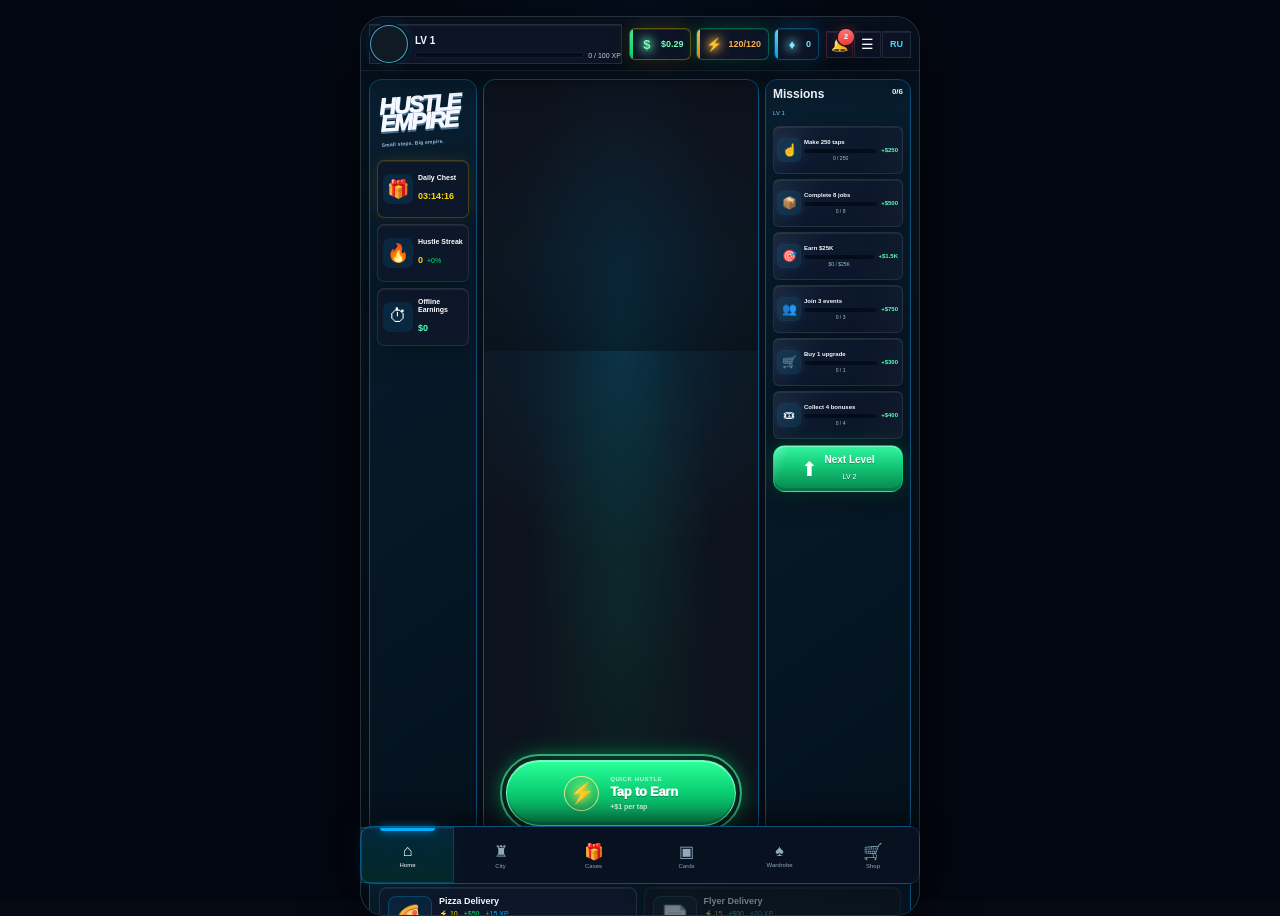
==== commit d5da2ce2: "Add files via upload" ====
--- a/index_test.html
+++ b/index_test.html
@@ -1,24 +1,24 @@
 <!DOCTYPE html>
 
-<html lang="en">
+<html lang="en" data-app-version="12.4">
 <head>
 <meta charset="utf-8"/>
 <meta content="width=device-width, initial-scale=1.0, viewport-fit=cover" name="viewport"/>
 <meta content="#0b0f19" name="theme-color"/>
 <title>Hustle Empire</title>
-
-<link href="./style.css" rel="stylesheet"/>
-<script defer="" src="./locales.js"></script>
-<script defer="" src="./config.js"></script>
-<script defer="" src="./script.js"></script>
-<script defer="" src="./game.js"></script>
+<script src="https://telegram.org/js/telegram-web-app.js"></script>
+<link href="./style.css?v=12.4" rel="stylesheet"/>
+<script defer="" src="./locales.js?v=12.4"></script>
+<script defer="" src="./config.js?v=12.4"></script>
+<script defer="" src="./script.js?v=12.4"></script>
+<script defer="" src="./game.js?v=12.4"></script>
 </head>
 <body>
 <div class="app-shell">
 <header class="topbar">
 <div class="player-level">
 <div class="player-avatar image-fallback header-avatar">
-<div aria-label="Player" class="player-avatar-image player-avatar-sprite sprite-icon sprite-character char-level-1" data-character-sprite="" role="img"></div>
+<div aria-label="Player" class="player-avatar-image player-avatar-sprite sprite-icon sprite-frame sprite-character char-level-1" data-character-sprite="" data-sprite-sheet="character" data-sprite-cell="char-level-1" role="img"></div>
 </div>
 <div class="player-level-content">
 <div class="level-row"><strong>LV 1</strong></div>
@@ -63,7 +63,8 @@
 </button>
 </aside>
 <div class="home-center image-fallback">
-<div aria-label="Hustle Empire character" class="home-character home-character-sprite sprite-icon sprite-character char-level-1" data-character-sprite="" role="img"></div>
+
+<div aria-label="Hustle Empire character" class="home-character home-character-sprite sprite-icon sprite-frame sprite-character char-level-1" data-character-sprite="" data-sprite-sheet="character" data-sprite-cell="char-level-1" role="img"></div>
 <div class="home-tap-zone">
 <div aria-hidden="true" class="tap-float-layer" id="tap-float-layer"></div>
 <button class="tap-button home-main-tap" type="button">
@@ -111,6 +112,7 @@
 <section class="screen" data-screen="city">
 <div class="city-screen page-layout">
 <div class="city-map-wrapper image-fallback city-map-sprite-background">
+<img class="city-map-image" src="./assets/sprite_city_map_v124.png" alt="" aria-hidden="true" decoding="async" fetchpriority="high"/>
 <button class="city-node poor selected" data-district="poor_block" type="button"><strong>POOR BLOCK</strong><span>LV 1-10</span><small>Starter District</small><i>✓</i></button>
 <button class="city-node center locked" data-district="city_center" type="button"><strong>CITY CENTER</strong><span>LV 11-20</span><small>City Hustles</small><i>🔒</i></button>
 <button class="city-node business locked" data-district="business_district" type="button"><strong>BUSINESS DISTRICT</strong><span>LV 21-30</span><small>Big Business</small><i>🔒</i></button>
@@ -204,7 +206,8 @@
 <div class="wardrobe-dynamic-list" id="wardrobe-dynamic-list"></div>
 </aside>
 <div class="wardrobe-character image-fallback">
-<div aria-label="Character" class="wardrobe-character-image wardrobe-character-sprite sprite-icon sprite-character char-level-1" data-character-sprite="" role="img"></div>
+
+<div aria-label="Character" class="wardrobe-character-image wardrobe-character-sprite sprite-icon sprite-frame sprite-character char-level-1" data-character-sprite="" data-sprite-sheet="character" data-sprite-cell="char-level-1" role="img"></div>
 </div>
 <aside class="outfit-panel">
 <section><h3 data-i18n="wardrobe.outfitProgress">Outfit Progress</h3><strong>🔒</strong><div class="progress-bar"><div class="progress-fill" style="width:0%"></div></div><small data-i18n="wardrobe.unlockSlot">Buy LV 1 to unlock</small></section>
@@ -237,9 +240,9 @@
 </div>
 </section>
 <aside class="premium-shop-column">
-<button class="premium-product" data-action="shop-premium-case"><div class="premium-product-image"><div class="sprite-icon sprite-case case-purple shop-sprite-icon"></div></div><div><strong data-i18n="shop.premiumCase">Premium Case</strong><span data-i18n="shop.premiumCaseDesc">Open a premium case</span><small>♦ 250</small></div></button>
-<button class="premium-product" data-action="shop-outfit"><div class="premium-product-image"><div class="sprite-icon sprite-wardrobe wardrobe-full-suit shop-sprite-icon"></div></div><div><strong data-i18n="shop.outfitSkin">Outfit / Skin</strong><span data-i18n="shop.outfitSkinDesc">Unlock new outfits</span><small>♦ 400</small></div></button>
-<button class="premium-product" data-action="shop-bundle"><div class="premium-product-image bundle-sprite-stack"><div class="sprite-icon sprite-case case-gold shop-sprite-icon bundle-case-sprite"></div><div class="sprite-icon sprite-wardrobe wardrobe-gold-watch shop-sprite-icon bundle-item-sprite"></div></div><div><strong data-i18n="shop.hustleBundle">Hustle Bundle</strong><span data-i18n="shop.hustleBundleDesc">Exceptional value!</span><small>♦ 1,000</small></div></button>
+<button class="premium-product" data-action="shop-premium-case"><div class="premium-product-image"><div class="sprite-icon sprite-frame sprite-case case-purple shop-sprite-icon"></div></div><div><strong data-i18n="shop.premiumCase">Premium Case</strong><span data-i18n="shop.premiumCaseDesc">Open a premium case</span><small>♦ 250</small></div></button>
+<button class="premium-product" data-action="shop-outfit"><div class="premium-product-image"><div class="sprite-icon sprite-frame sprite-wardrobe wardrobe-full-suit shop-sprite-icon"></div></div><div><strong data-i18n="shop.outfitSkin">Outfit / Skin</strong><span data-i18n="shop.outfitSkinDesc">Unlock new outfits</span><small>♦ 400</small></div></button>
+<button class="premium-product" data-action="shop-bundle"><div class="premium-product-image bundle-sprite-stack"><div class="sprite-icon sprite-frame sprite-case case-gold shop-sprite-icon bundle-case-sprite"></div><div class="sprite-icon sprite-frame sprite-wardrobe wardrobe-gold-watch shop-sprite-icon bundle-item-sprite"></div></div><div><strong data-i18n="shop.hustleBundle">Hustle Bundle</strong><span data-i18n="shop.hustleBundleDesc">Exceptional value!</span><small>♦ 1,000</small></div></button>
 <div class="empire-pass"><div class="empire-crown">♛</div><div><strong data-i18n="shop.empirePass">Empire Pass</strong><span data-i18n="shop.empirePassDesc">Unlock your true potential</span></div><button data-action="buy-empire-pass" data-config-price="HUSTLE_PASS_MONTHLY" type="button">250 ★</button></div>
 </aside>
 </div>
@@ -266,7 +269,7 @@
 <div class="reward-resource"><span>♦</span><small data-i18n="cases.gems">Gems</small><strong id="case-reward-gems">+0</strong></div>
 </div>
 <div class="reward-card-preview common" id="case-reward-card">
-<div class="reward-card-image"><div class="sprite-icon sprite-worker worker-rider reward-card-sprite" id="case-reward-card-sprite"></div></div>
+<div class="reward-card-image"><div class="sprite-icon sprite-frame sprite-worker worker-rider reward-card-sprite" id="case-reward-card-sprite"></div></div>
 <span id="case-reward-rarity">COMMON</span>
 <strong id="case-reward-card-name">CARD</strong>
 <small id="case-reward-fragments">+0 FRAGMENTS</small>
@@ -281,7 +284,7 @@
 <span class="section-eyebrow" data-i18n="accessoryCases.newItem">New Item</span>
 <div class="accessory-reward-item" id="accessory-reward-item">
 <div class="accessory-reward-image">
-<div class="sprite-icon sprite-wardrobe wardrobe-rookie-cap accessory-reward-sprite" id="accessory-reward-sprite"></div></div>
+<div class="sprite-icon sprite-frame sprite-wardrobe wardrobe-rookie-cap accessory-reward-sprite" id="accessory-reward-sprite"></div></div>
 <span class="accessory-reward-rarity" id="accessory-reward-rarity">RARE</span>
 <h2 id="accessory-reward-name">ITEM</h2>
 <small id="accessory-reward-slot">ACCESSORY</small>
@@ -321,5 +324,6 @@
 <button class="modal-confirm" data-modal-close="" type="button">OK</button>
 </div>
 </div>
+<!-- HUSTLE_EMPIRE_INDEX_COMPLETE_V12_3 -->
 </body>
 </html>
--- a/style.css
+++ b/style.css
@@ -3064,546 +3064,690 @@
 }
 
 /* ==========================================================
-   V12 — OFFICIAL 3D ISOMETRIC SPRITE SYSTEM
-   Hustle Empire / Urban Tycoon
+   V12.3 — HARD RESET SPRITE CROP SYSTEM
+   GitHub Pages / Telegram WebView safe
 ========================================================== */
 
-/* Generic crop system. Every specific sprite class only sets
-   its sheet, grid size and X/Y background position. */
-.sprite-icon {
-  display: block;
-  flex: 0 0 auto;
-  background-repeat: no-repeat;
-  background-position: var(--sprite-x, 0%) var(--sprite-y, 0%);
-  background-size: var(--sprite-size-x, 100%) var(--sprite-size-y, 100%);
-  background-color: transparent;
-}
-
-/* ---------- CHARACTER EVOLUTION: 2x2 ---------- */
+:root {
+  --sprite-avatar: 38px;
+  --sprite-business: 72px;
+  --sprite-worker: 92px;
+  --sprite-wardrobe: 72px;
+  --sprite-case-w: 112px;
+  --sprite-case-h: 94px;
+}
+
+/* ----------------------------------------------------------
+   1) GENERIC SPRITE FRAME
+   Important: sprite sheets must NEVER be rendered with <img>.
+   Each visual is a fixed crop window with a CSS background.
+---------------------------------------------------------- */
+.sprite-icon,
+.sprite-frame {
+  display: block !important;
+  flex: 0 0 auto !important;
+  position: relative !important;
+  overflow: hidden !important;
+  box-sizing: border-box !important;
+  width: 64px;
+  height: 64px;
+  max-width: 100%;
+  background-repeat: no-repeat !important;
+  background-color: transparent !important;
+  background-origin: border-box !important;
+  background-clip: border-box !important;
+  image-rendering: auto;
+  user-select: none;
+  -webkit-user-select: none;
+  pointer-events: none;
+  contain: paint;
+}
+
+/* Prevent a stale/legacy <img src="sprite_..."> from exposing the sheet. */
+img[src*="sprite_character_evolution"],
+img[src*="sprite_businesses"],
+img[src*="sprite_cards_workers"],
+img[src*="sprite_wardrobe_items"],
+img[src*="sprite_cases"] {
+  display: none !important;
+}
+
+/* ----------------------------------------------------------
+   2) SHEET DEFINITIONS
+---------------------------------------------------------- */
 .sprite-character {
-  --sprite-size-x: 200%;
-  --sprite-size-y: 200%;
-  background-image: url("./assets/sprite_character_evolution.png");
+  background-image: url("./assets/sprite_character_evolution_v124.png?v=12.3") !important;
+  background-size: 200% 200% !important;
   aspect-ratio: 1 / 1;
 }
-.char-level-1 { --sprite-x: 0%; --sprite-y: 0%; }
-.char-level-2 { --sprite-x: 100%; --sprite-y: 0%; }
-.char-level-3 { --sprite-x: 0%; --sprite-y: 100%; }
-.char-level-4 { --sprite-x: 100%; --sprite-y: 100%; }
-
-/* ---------- BUSINESSES: 3x3 ---------- */
+.char-level-1 { background-position: 0% 0% !important; }
+.char-level-2 { background-position: 100% 0% !important; }
+.char-level-3 { background-position: 0% 100% !important; }
+.char-level-4 { background-position: 100% 100% !important; }
+
 .sprite-business {
-  --sprite-size-x: 300%;
-  --sprite-size-y: 300%;
-  background-image: url("./assets/sprite_businesses.png");
+  background-image: url("./assets/sprite_businesses_v124.png?v=12.3") !important;
+  background-size: 300% 300% !important;
   aspect-ratio: 1 / 1;
 }
-.business-hotdog     { --sprite-x: 0%;   --sprite-y: 0%; }
-.business-laundry    { --sprite-x: 50%;  --sprite-y: 0%; }
-.business-gym        { --sprite-x: 100%; --sprite-y: 0%; }
-.business-barber     { --sprite-x: 0%;   --sprite-y: 50%; }
-.business-bar        { --sprite-x: 50%;  --sprite-y: 50%; }
-.business-dealership { --sprite-x: 100%; --sprite-y: 50%; }
-.business-nightclub  { --sprite-x: 0%;   --sprite-y: 100%; }
-.business-crypto     { --sprite-x: 50%;  --sprite-y: 100%; }
-.business-empire     { --sprite-x: 100%; --sprite-y: 100%; }
-
-/* ---------- WORKER CARDS: 3x3 ---------- */
+.business-hotdog     { background-position: 0% 0% !important; }
+.business-laundry    { background-position: 50% 0% !important; }
+.business-gym        { background-position: 100% 0% !important; }
+.business-barber     { background-position: 0% 50% !important; }
+.business-bar        { background-position: 50% 50% !important; }
+.business-dealership { background-position: 100% 50% !important; }
+.business-nightclub  { background-position: 0% 100% !important; }
+.business-crypto     { background-position: 50% 100% !important; }
+.business-empire     { background-position: 100% 100% !important; }
+
 .sprite-worker {
-  --sprite-size-x: 300%;
-  --sprite-size-y: 300%;
-  background-image: url("./assets/sprite_cards_workers.png");
+  background-image: url("./assets/sprite_cards_workers_v124.png?v=12.3") !important;
+  background-size: 300% 300% !important;
   aspect-ratio: 1 / 1;
 }
-.worker-rider      { --sprite-x: 0%;   --sprite-y: 0%; }
-.worker-pizza      { --sprite-x: 50%;  --sprite-y: 0%; }
-.worker-trainer    { --sprite-x: 100%; --sprite-y: 0%; }
-.worker-barber     { --sprite-x: 0%;   --sprite-y: 50%; }
-.worker-bartender  { --sprite-x: 50%;  --sprite-y: 50%; }
-.worker-mechanic   { --sprite-x: 100%; --sprite-y: 50%; }
-.worker-realtor    { --sprite-x: 0%;   --sprite-y: 100%; }
-.worker-influencer { --sprite-x: 50%;  --sprite-y: 100%; }
-.worker-cfo        { --sprite-x: 100%; --sprite-y: 100%; }
-
-/* ---------- WARDROBE: 4x4 ---------- */
+.worker-rider      { background-position: 0% 0% !important; }
+.worker-pizza      { background-position: 50% 0% !important; }
+.worker-trainer    { background-position: 100% 0% !important; }
+.worker-barber     { background-position: 0% 50% !important; }
+.worker-bartender  { background-position: 50% 50% !important; }
+.worker-mechanic   { background-position: 100% 50% !important; }
+.worker-realtor    { background-position: 0% 100% !important; }
+.worker-influencer { background-position: 50% 100% !important; }
+.worker-cfo        { background-position: 100% 100% !important; }
+
 .sprite-wardrobe {
-  --sprite-size-x: 400%;
-  --sprite-size-y: 400%;
-  background-image: url("./assets/sprite_wardrobe_items.png");
+  background-image: url("./assets/sprite_wardrobe_items_v124.png?v=12.3") !important;
+  background-size: 400% 400% !important;
   aspect-ratio: 1 / 1;
 }
-.wardrobe-rookie-cap        { --sprite-x: 0%;       --sprite-y: 0%; }
-.wardrobe-designer-cap      { --sprite-x: 33.333%;  --sprite-y: 0%; }
-.wardrobe-urban-sunglasses  { --sprite-x: 66.667%;  --sprite-y: 0%; }
-.wardrobe-visor             { --sprite-x: 100%;     --sprite-y: 0%; }
-.wardrobe-hoodie            { --sprite-x: 0%;       --sprite-y: 33.333%; }
-.wardrobe-leather-jacket    { --sprite-x: 33.333%;  --sprite-y: 33.333%; }
-.wardrobe-white-suit-jacket { --sprite-x: 66.667%;  --sprite-y: 33.333%; }
-.wardrobe-full-suit         { --sprite-x: 100%;     --sprite-y: 33.333%; }
-.wardrobe-ripped-jeans      { --sprite-x: 0%;       --sprite-y: 66.667%; }
-.wardrobe-tech-pants        { --sprite-x: 33.333%;  --sprite-y: 66.667%; }
-.wardrobe-red-sneakers      { --sprite-x: 66.667%;  --sprite-y: 66.667%; }
-.wardrobe-luxury-sneakers   { --sprite-x: 100%;     --sprite-y: 66.667%; }
-.wardrobe-gold-watch        { --sprite-x: 0%;       --sprite-y: 100%; }
-.wardrobe-gold-chain        { --sprite-x: 33.333%;  --sprite-y: 100%; }
-.wardrobe-bracelet          { --sprite-x: 66.667%;  --sprite-y: 100%; }
-.wardrobe-ring              { --sprite-x: 100%;     --sprite-y: 100%; }
-
-/* ---------- CASES: 2 columns x 3 rows ---------- */
+.wardrobe-rookie-cap        { background-position: 0% 0% !important; }
+.wardrobe-designer-cap      { background-position: 33.333% 0% !important; }
+.wardrobe-urban-sunglasses  { background-position: 66.667% 0% !important; }
+.wardrobe-visor             { background-position: 100% 0% !important; }
+.wardrobe-hoodie            { background-position: 0% 33.333% !important; }
+.wardrobe-leather-jacket    { background-position: 33.333% 33.333% !important; }
+.wardrobe-white-suit-jacket { background-position: 66.667% 33.333% !important; }
+.wardrobe-full-suit         { background-position: 100% 33.333% !important; }
+.wardrobe-ripped-jeans      { background-position: 0% 66.667% !important; }
+.wardrobe-tech-pants        { background-position: 33.333% 66.667% !important; }
+.wardrobe-red-sneakers      { background-position: 66.667% 66.667% !important; }
+.wardrobe-luxury-sneakers   { background-position: 100% 66.667% !important; }
+.wardrobe-gold-watch        { background-position: 0% 100% !important; }
+.wardrobe-gold-chain        { background-position: 33.333% 100% !important; }
+.wardrobe-bracelet          { background-position: 66.667% 100% !important; }
+.wardrobe-ring              { background-position: 100% 100% !important; }
+
+/* Sheet is 1122x1402. Each 2x3 cell is ~561x467 -> aspect ~1.20. */
 .sprite-case {
-  --sprite-size-x: 200%;
-  --sprite-size-y: 300%;
-  background-image: url("./assets/sprite_cases.png");
+  background-image: url("./assets/sprite_cases_v124.png?v=12.3") !important;
+  background-size: 200% 300% !important;
+  width: var(--sprite-case-w);
+  height: var(--sprite-case-h);
   aspect-ratio: 1.2 / 1;
 }
-.case-wood    { --sprite-x: 0%;   --sprite-y: 0%; }
-.case-leather { --sprite-x: 100%; --sprite-y: 0%; }
-.case-steel   { --sprite-x: 0%;   --sprite-y: 50%; }
-.case-cyan    { --sprite-x: 100%; --sprite-y: 50%; }
-.case-purple  { --sprite-x: 0%;   --sprite-y: 100%; }
-.case-gold    { --sprite-x: 100%; --sprite-y: 100%; }
-
-/* Slight compensation for the two visually larger lower chests. */
-.case-purple,
-.case-gold {
-  transform: scale(.92);
-  transform-origin: center;
-}
-
-/* ---------- CITY MAP ---------- */
-.city-map-wrapper.city-map-sprite-background {
-  position: relative;
-  overflow: hidden;
-  min-height: 390px;
-  background-image:
-    linear-gradient(180deg, rgba(4, 11, 20, .04), rgba(4, 11, 20, .16)),
-    url("./assets/sprite_city_map.png");
-  background-size: cover;
-  background-position: center;
-  background-repeat: no-repeat;
-}
-.city-map-wrapper.city-map-sprite-background::after {
-  z-index: 1;
-  pointer-events: none;
-}
-.city-map-wrapper .city-node {
-  z-index: 3;
-  right: auto !important;
-  bottom: auto !important;
-  transform: translate(-50%, -50%);
-  backdrop-filter: blur(8px);
-  background: rgba(8, 18, 31, .78) !important;
-}
-/* Coordinates tuned to the supplied official city artwork. */
-.city-map-wrapper .city-node.poor {
-  top: 72% !important;
-  left: 16% !important;
-}
-.city-map-wrapper .city-node.center {
-  top: 52% !important;
-  left: 45% !important;
-}
-.city-map-wrapper .city-node.business {
-  top: 21% !important;
-  left: 60% !important;
-}
-.city-map-wrapper .city-node.rich {
-  top: 55% !important;
-  left: 86% !important;
-}
-
-/* ---------- CHARACTER PLACEMENT ---------- */
-.player-avatar-sprite {
-  width: 38px !important;
-  height: 38px !important;
-  border-radius: 50%;
-  background-color: rgba(8, 19, 31, .86);
-  box-shadow: inset 0 0 0 1px rgba(255,255,255,.08);
-}
-.home-character-sprite {
+.case-wood    { background-position: 0% 0% !important; }
+.case-leather { background-position: 100% 0% !important; }
+.case-steel   { background-position: 0% 50% !important; }
+.case-cyan    { background-position: 100% 50% !important; }
+.case-purple  { background-position: 0% 100% !important; }
+.case-gold    { background-position: 100% 100% !important; }
+
+/* ----------------------------------------------------------
+   3) HEADER AVATAR — FACE CROP, NOT FULL BODY
+   Uses a deeper zoom into the same 2x2 sheet.
+---------------------------------------------------------- */
+.header-avatar,
+.player-avatar {
+  width: var(--sprite-avatar) !important;
+  height: var(--sprite-avatar) !important;
+  flex: 0 0 var(--sprite-avatar) !important;
+  overflow: hidden !important;
+  border-radius: 50% !important;
+  border: 1px solid rgba(82,221,255,.72) !important;
+  background: #101a24 !important;
+  box-shadow: 0 0 0 2px rgba(4,16,27,.9), 0 0 12px rgba(0,176,255,.22) !important;
+}
+
+.player-avatar-sprite.sprite-character {
+  width: 100% !important;
+  height: 100% !important;
+  border-radius: 50% !important;
+  background-size: 900% 900% !important;
+  background-repeat: no-repeat !important;
+  transform: none !important;
+  filter: none !important;
+}
+/* Face centers tuned to the supplied 1254x1254 sheet. */
+.player-avatar-sprite.char-level-1 { background-position: 22.4% 5.5% !important; }
+.player-avatar-sprite.char-level-2 { background-position: 75.0% 3.7% !important; }
+.player-avatar-sprite.char-level-3 { background-position: 22.4% 59.7% !important; }
+.player-avatar-sprite.char-level-4 { background-position: 74.1% 58.3% !important; }
+
+/* ----------------------------------------------------------
+   4) MAIN CHARACTER — HOME + WARDROBE
+---------------------------------------------------------- */
+.home-center,
+.wardrobe-character {
+  position: relative !important;
+  overflow: hidden !important;
+}
+
+.home-background,
+.wardrobe-bg { display: none !important; }
+
+.home-center {
+  background: #0d131d !important;
+  background-image: radial-gradient(circle at 50% 34%, rgba(0,176,255,.09), transparent 43%) !important;
+}
+
+.home-character-sprite.sprite-character {
   position: absolute !important;
   z-index: 3 !important;
   left: 50% !important;
-  bottom: 4px !important;
-  width: min(100%, 470px) !important;
-  height: auto !important;
+  bottom: 58px !important;
+  width: clamp(230px, 58vw, 360px) !important;
+  height: clamp(230px, 58vw, 360px) !important;
+  max-width: 92% !important;
+  max-height: calc(100% - 68px) !important;
   transform: translateX(-50%) !important;
-  filter:
-    drop-shadow(0 26px 28px rgba(0,0,0,.72))
-    drop-shadow(0 0 13px rgba(0,176,255,.12)) !important;
-}
-.wardrobe-character-sprite {
+  filter: drop-shadow(0 22px 24px rgba(0,0,0,.66)) drop-shadow(0 0 10px rgba(0,176,255,.10)) !important;
+}
+
+.wardrobe-character {
+  background: radial-gradient(circle at 50% 34%, rgba(0,176,255,.10), transparent 42%), #0d131d !important;
+}
+
+.wardrobe-character-sprite.sprite-character {
   position: absolute !important;
   z-index: 2 !important;
   left: 50% !important;
-  bottom: 4px !important;
-  width: min(112%, 470px) !important;
-  height: auto !important;
+  bottom: 10px !important;
+  width: clamp(220px, 55vw, 330px) !important;
+  height: clamp(220px, 55vw, 330px) !important;
+  max-width: 92% !important;
+  max-height: 92% !important;
   transform: translateX(-50%) !important;
-  filter:
-    drop-shadow(0 24px 26px rgba(0,0,0,.68))
-    drop-shadow(0 0 11px rgba(0,176,255,.10));
-}
-
-/* ---------- UI crop containers ---------- */
+  filter: drop-shadow(0 20px 22px rgba(0,0,0,.64)) drop-shadow(0 0 9px rgba(0,176,255,.09)) !important;
+}
+
+/* ----------------------------------------------------------
+   5) HOME + CITY BUSINESS ICONS
+---------------------------------------------------------- */
+.business-live-image,
+.district-business-image {
+  width: var(--sprite-business) !important;
+  height: var(--sprite-business) !important;
+  min-width: var(--sprite-business) !important;
+  overflow: hidden !important;
+  display: grid !important;
+  place-items: center !important;
+  padding: 3px !important;
+  box-sizing: border-box !important;
+  border-radius: 8px;
+  background: rgba(6,23,37,.82) !important;
+}
+
 .business-live-image .sprite-business,
 .district-business-image .sprite-business {
-  width: 100%;
-  height: 100%;
-  min-height: 70px;
-}
-.compact-card-image .sprite-worker {
-  width: 100%;
-  height: 100%;
-}
-.exclusive-card-image .sprite-worker {
-  width: 100%;
-  height: 100%;
-}
+  width: 100% !important;
+  height: 100% !important;
+  transform: scale(.94);
+  transform-origin: center;
+}
+
+.business-live-image .sprite-business.business-edge-safe,
+.district-business-image .sprite-business.business-edge-safe {
+  transform: scale(.82) !important;
+}
+
+.district-business-card,
+.business-live-card {
+  min-width: 0 !important;
+  overflow: hidden !important;
+}
+
+/* ----------------------------------------------------------
+   6) WORKER/CARD CROPS
+---------------------------------------------------------- */
+.compact-card-image,
+.exclusive-card-image,
+.reward-card-image {
+  position: relative !important;
+  overflow: hidden !important;
+  display: grid !important;
+  place-items: center !important;
+}
+
+.compact-card-image {
+  height: clamp(76px, 22vw, 96px) !important;
+  padding: 5px !important;
+}
+
+.compact-card-image .sprite-worker,
+.exclusive-card-image .sprite-worker,
+.reward-card-image .sprite-worker {
+  width: 100% !important;
+  height: 100% !important;
+}
+
+/* Pizza + house extend far sideways in the source artwork. */
+.compact-card-image .worker-pizza.worker-edge-safe {
+  transform: scale(.80) translateY(2%) !important;
+  transform-origin: center !important;
+}
+.compact-card-image .worker-realtor.worker-edge-safe {
+  transform: scale(.78) translateY(3%) !important;
+  transform-origin: center !important;
+}
+
+/* ----------------------------------------------------------
+   7) WARDROBE / CATALOG
+---------------------------------------------------------- */
 .wardrobe-item-icon {
-  overflow: hidden;
+  width: 44px !important;
+  height: 44px !important;
+  overflow: hidden !important;
+  display: grid !important;
+  place-items: center !important;
 }
 .wardrobe-item-icon .sprite-wardrobe {
-  width: 100%;
-  height: 100%;
-}
+  width: 100% !important;
+  height: 100% !important;
+}
+
+.catalog-item-image {
+  height: clamp(92px, 28vw, 116px) !important;
+  overflow: hidden !important;
+  display: grid !important;
+  place-items: center !important;
+  padding: 7px !important;
+  box-sizing: border-box !important;
+  border-radius: 7px;
+  background: rgba(7,19,29,.58) !important;
+}
+
 .catalog-item-image .sprite-wardrobe,
 .accessory-reward-image .sprite-wardrobe {
-  width: 100%;
-  height: 100%;
-}
-.real-case-art {
-  width: 100%;
-  height: 76px;
-  display: grid;
-  place-items: center;
-  margin-bottom: 3px;
-}
-.real-case-art .sprite-case {
-  width: min(100%, 108px);
-}
-.free-accessory-icon {
-  overflow: hidden;
-  padding: 2px;
-}
-.free-accessory-icon .sprite-case {
-  width: 100%;
-}
-.premium-accessory-case-icon {
-  width: 100%;
-  height: 70px;
-  overflow: hidden;
-}
-.premium-accessory-case-icon .sprite-case {
-  width: 100%;
-  height: 100%;
-}
-.reward-card-sprite,
-.accessory-reward-sprite {
-  width: 100%;
-  height: 100%;
-}
-.shop-sprite-icon {
-  width: 100%;
-  height: 100%;
-}
-.premium-product-image {
-  overflow: hidden;
-}
-
-/* Locked sprites remain recognizable without exposing full color. */
-.locked-card .sprite-worker,
-.catalog-item.locked .sprite-wardrobe {
-  filter: grayscale(.75) brightness(.30);
-}
-
-@media (max-width: 700px) {
-  .city-map-wrapper.city-map-sprite-background {
-    min-height: 350px;
-    background-position: center;
-  }
-  .city-map-wrapper .city-node {
-    max-width: 31%;
-  }
-  .city-map-wrapper .city-node.poor { left: 17% !important; top: 72% !important; }
-  .city-map-wrapper .city-node.center { left: 44% !important; top: 53% !important; }
-  .city-map-wrapper .city-node.business { left: 60% !important; top: 22% !important; }
-  .city-map-wrapper .city-node.rich { left: 84% !important; top: 56% !important; }
-}
-
-/* ==========================================================
-   V12.1 — DISPLAY FIXES
-   Header face crop / legacy cleanup / sprite-safe scaling
-========================================================== */
-
-/* ---------- 1) HEADER AVATAR: FACE-ONLY CROP ---------- */
-.header-avatar,
-.player-avatar {
-  flex: 0 0 36px !important;
-  width: 36px !important;
-  height: 36px !important;
-  border-radius: 50% !important;
-  overflow: hidden !important;
-  border: 1px solid rgba(82, 221, 255, .72) !important;
-  background: #0a1520 !important;
-  box-shadow:
-    0 0 0 2px rgba(4, 16, 27, .88),
-    0 0 12px rgba(0, 176, 255, .22) !important;
-}
-
-.player-avatar-image,
-.player-avatar-sprite {
   width: 100% !important;
   height: 100% !important;
-  border-radius: 50% !important;
+  transform: scale(.90);
+  transform-origin: center;
+}
+
+.catalog-item.locked .sprite-wardrobe {
+  filter: grayscale(.78) brightness(.30) !important;
+}
+
+/* ----------------------------------------------------------
+   8) CASES
+---------------------------------------------------------- */
+.real-case-art,
+.free-accessory-icon,
+.premium-accessory-case-icon {
   overflow: hidden !important;
-  aspect-ratio: 1 / 1 !important;
-  background-size: 700% 700% !important;
-  background-repeat: no-repeat !important;
-  transform: none !important;
-  filter: none !important;
-}
-
-/* Face centers measured against the official 1254x1254 2x2 sheet. */
-.player-avatar-sprite.char-level-1 {
-  background-position: 23% 1.5% !important;
-}
-.player-avatar-sprite.char-level-2 {
-  background-position: 79% 1.5% !important;
-}
-.player-avatar-sprite.char-level-3 {
-  background-position: 23% 58% !important;
-}
-.player-avatar-sprite.char-level-4 {
-  background-position: 79% 58% !important;
-}
-
-/* ---------- 2) REMOVE LEGACY DARK/ANIME BACKGROUNDS ---------- */
-.home-left,
-.home-center {
-  background: #0d131d !important;
-  background-image: none !important;
-}
-
-.home-left {
-  box-shadow:
-    inset 0 1px 0 rgba(255,255,255,.035),
-    0 10px 24px rgba(0,0,0,.22) !important;
-}
-
-.home-background,
-.wardrobe-bg {
-  display: none !important;
-}
-
-.wardrobe-character {
-  overflow: hidden !important;
-  background:
-    radial-gradient(circle at 50% 36%, rgba(0,176,255,.10), transparent 38%),
-    linear-gradient(180deg, #111a25 0%, #0b121b 62%, #080d14 100%) !important;
-}
-
-/* ---------- 3) MAIN CHARACTER SCALE / PANEL SAFETY ---------- */
-.home-center,
-.wardrobe-character {
-  overflow: hidden !important;
-}
-
-.home-character-sprite {
-  left: 50% !important;
-  bottom: 58px !important;
-  width: min(92%, 360px) !important;
+  display: grid !important;
+  place-items: center !important;
+}
+
+.real-case-art {
+  height: 96px !important;
+}
+.real-case-art .sprite-case {
+  width: min(100%, 112px) !important;
   height: auto !important;
-  max-width: 92% !important;
-  max-height: calc(100% - 66px) !important;
-  aspect-ratio: 1 / 1 !important;
-  transform: translateX(-50%) !important;
-  transform-origin: center bottom !important;
-  filter:
-    drop-shadow(0 22px 24px rgba(0,0,0,.66))
-    drop-shadow(0 0 10px rgba(0,176,255,.10)) !important;
-}
-
-.wardrobe-character-sprite {
-  left: 50% !important;
-  bottom: 14px !important;
-  width: min(92%, 330px) !important;
-  height: auto !important;
-  max-width: 92% !important;
-  max-height: 92% !important;
-  aspect-ratio: 1 / 1 !important;
-  transform: translateX(-50%) !important;
-  transform-origin: center bottom !important;
-  filter:
-    drop-shadow(0 20px 22px rgba(0,0,0,.64))
-    drop-shadow(0 0 9px rgba(0,176,255,.09)) !important;
-}
-
-/* ---------- 4) WORKER CARD EDGE PADDING ---------- */
-.compact-card-image {
-  padding: 4px !important;
-  box-sizing: border-box;
-}
-
-.compact-card-image .sprite-worker {
+  aspect-ratio: 1.2 / 1 !important;
+}
+
+.free-accessory-icon {
+  width: 72px !important;
+  height: 72px !important;
+}
+.free-accessory-icon .sprite-case {
+  width: 72px !important;
+  height: 60px !important;
+}
+
+.premium-accessory-case-icon {
   width: 100% !important;
-  height: 100% !important;
-  transform-origin: center !important;
-}
-
-/* Chef pizza + Realtor house need more transparent breathing room. */
-.compact-card-image .sprite-worker.worker-edge-safe {
-  transform: scale(.84) !important;
-}
-.compact-card-image .sprite-worker.worker-pizza.worker-edge-safe {
-  transform: scale(.82) translateY(2%) !important;
-}
-.compact-card-image .sprite-worker.worker-realtor.worker-edge-safe {
-  transform: scale(.82) translateY(3%) !important;
-}
-
-/* ---------- 5) CITY BUSINESS ISOMETRIC ASPECT-RATIO ---------- */
-.district-business-card {
-  grid-template-columns: 66px minmax(0, 1fr) !important;
-  align-items: center !important;
-}
-
-.district-business-image,
-.business-live-image {
-  width: 66px !important;
-  height: 66px !important;
-  aspect-ratio: 1 / 1 !important;
-  overflow: hidden !important;
-  padding: 2px !important;
-  box-sizing: border-box !important;
-  background: rgba(6, 23, 37, .82) !important;
-}
-
-.district-business-image .sprite-business,
-.business-live-image .sprite-business {
-  width: 100% !important;
-  height: 100% !important;
-  min-height: 0 !important;
-  aspect-ratio: 1 / 1 !important;
-  transform: scale(.92);
+  height: 78px !important;
+}
+.premium-accessory-case-icon .sprite-case {
+  width: 92px !important;
+  height: 77px !important;
+}
+
+.case-purple,
+.case-gold {
+  transform: scale(.90);
   transform-origin: center;
 }
 
-/* Large/tall late-game buildings get extra internal space. */
-.district-business-image .sprite-business.business-edge-safe,
-.business-live-image .sprite-business.business-edge-safe {
-  transform: scale(.84) !important;
-}
-
-/* ---------- 6) SHOP: OFFICIAL SPRITES ONLY ---------- */
+/* ----------------------------------------------------------
+   9) SHOP
+---------------------------------------------------------- */
 .premium-product {
-  grid-template-columns: 66px minmax(0, 1fr) !important;
+  grid-template-columns: 68px minmax(0,1fr) !important;
 }
 
 .premium-product-image {
   position: relative !important;
-  width: 62px !important;
-  height: 66px !important;
+  width: 64px !important;
+  height: 68px !important;
+  overflow: hidden !important;
   display: grid !important;
   place-items: center !important;
-  overflow: hidden !important;
-  border: 1px solid rgba(255,255,255,.08);
   border-radius: 8px;
-  background: rgba(8, 17, 27, .76) !important;
-}
-
-.premium-product-image > .sprite-icon.shop-sprite-icon {
+  background: rgba(8,17,27,.76) !important;
+}
+
+.premium-product-image .shop-sprite-icon {
   width: 58px !important;
   height: 58px !important;
-  max-width: 100% !important;
-  max-height: 100% !important;
-  transform-origin: center !important;
-}
-
-.premium-product-image > .sprite-case.shop-sprite-icon {
-  transform: scale(.88) !important;
-}
-
-.premium-product-image > .sprite-wardrobe.shop-sprite-icon {
-  transform: scale(.88) !important;
-}
-
-.bundle-sprite-stack {
-  isolation: isolate;
-}
+}
+.premium-product-image .sprite-case.shop-sprite-icon {
+  width: 60px !important;
+  height: 50px !important;
+}
+
+.bundle-sprite-stack { isolation: isolate; }
 .bundle-sprite-stack .bundle-case-sprite {
-  position: absolute;
+  position: absolute !important;
   z-index: 1;
-  left: 2px;
-  bottom: 2px;
-  width: 52px !important;
-  height: 52px !important;
-  transform: scale(.78) !important;
-  opacity: .92;
+  left: 1px;
+  bottom: 4px;
+  width: 54px !important;
+  height: 45px !important;
+  transform: scale(.80) !important;
 }
 .bundle-sprite-stack .bundle-item-sprite {
-  position: absolute;
+  position: absolute !important;
   z-index: 2;
-  right: -4px;
-  top: -2px;
+  right: -2px;
+  top: 1px;
   width: 38px !important;
   height: 38px !important;
   transform: rotate(8deg) scale(.88) !important;
   filter: drop-shadow(0 3px 5px rgba(0,0,0,.42));
 }
 
-/* ---------- 7) ACCESSORY CATALOG: OFFICIAL 4x4 SPRITE ONLY ---------- */
-.catalog-item-image {
-  height: 112px !important;
+/* ----------------------------------------------------------
+   10) CITY MAP
+---------------------------------------------------------- */
+.city-map-wrapper.city-map-sprite-background {
+  position: relative !important;
   overflow: hidden !important;
-  padding: 7px !important;
-  box-sizing: border-box !important;
-  background: rgba(7, 19, 29, .58);
-  border-radius: 7px;
-}
-
-.catalog-item-image .sprite-wardrobe,
-.accessory-reward-image .sprite-wardrobe,
-.wardrobe-item-icon .sprite-wardrobe {
-  width: 100% !important;
-  height: 100% !important;
-  aspect-ratio: 1 / 1 !important;
-  transform: scale(.90);
-  transform-origin: center;
-}
-
-.catalog-item.locked .sprite-wardrobe {
-  filter: grayscale(.78) brightness(.30) !important;
-}
-
-/* Never show a legacy single-image icon if stale markup survives a cache. */
+  min-height: clamp(300px, 62vw, 390px) !important;
+  background-image:
+    linear-gradient(180deg, rgba(4,11,20,.02), rgba(4,11,20,.12)),
+    url("./assets/sprite_city_map_v124.png?v=12.3") !important;
+  background-size: cover !important;
+  background-position: center center !important;
+  background-repeat: no-repeat !important;
+}
+
+.city-map-wrapper .city-node {
+  position: absolute !important;
+  z-index: 4 !important;
+  right: auto !important;
+  bottom: auto !important;
+  transform: translate(-50%,-50%) !important;
+  max-width: 30%;
+}
+.city-map-wrapper .city-node.poor     { left: 16% !important; top: 72% !important; }
+.city-map-wrapper .city-node.center   { left: 45% !important; top: 52% !important; }
+.city-map-wrapper .city-node.business { left: 60% !important; top: 21% !important; }
+.city-map-wrapper .city-node.rich     { left: 86% !important; top: 55% !important; }
+
+/* ----------------------------------------------------------
+   11) LEGACY IMAGE SAFETY
+---------------------------------------------------------- */
 .catalog-item-image > img,
 .premium-product-image > img,
 .business-live-image > img,
-.district-business-image > img {
+.district-business-image > img,
+.compact-card-image > img,
+.real-case-art > img,
+.wardrobe-item-icon > img {
   display: none !important;
 }
 
-/* ---------- Narrow-screen safety ---------- */
+/* ----------------------------------------------------------
+   12) TELEGRAM MOBILE RESPONSIVE
+---------------------------------------------------------- */
+@media (max-width: 700px) {
+  :root {
+    --sprite-avatar: 36px;
+    --sprite-business: 66px;
+  }
+
+  .city-map-wrapper.city-map-sprite-background {
+    min-height: 340px !important;
+  }
+
+  .city-map-wrapper .city-node {
+    min-width: 78px !important;
+    max-width: 31% !important;
+    padding: 6px !important;
+  }
+}
+
 @media (max-width: 390px) {
-  .home-character-sprite {
-    bottom: 55px !important;
-    width: min(94%, 300px) !important;
-    max-width: 94% !important;
+  :root {
+    --sprite-avatar: 34px;
+    --sprite-business: 60px;
   }
 
-  .wardrobe-character-sprite {
-    width: min(94%, 285px) !important;
-    max-width: 94% !important;
+  .home-character-sprite.sprite-character {
+    width: min(88vw, 300px) !important;
+    height: min(88vw, 300px) !important;
+    bottom: 54px !important;
   }
 
-  .district-business-card {
-    grid-template-columns: 64px minmax(0, 1fr) !important;
+  .wardrobe-character-sprite.sprite-character {
+    width: min(80vw, 278px) !important;
+    height: min(80vw, 278px) !important;
   }
 
-  .district-business-image,
-  .business-live-image {
-    width: 64px !important;
-    height: 64px !important;
+  .city-map-wrapper.city-map-sprite-background {
+    min-height: 315px !important;
   }
-}
+
+  .city-map-wrapper .city-node {
+    min-width: 68px !important;
+    max-width: 32% !important;
+    padding: 5px !important;
+  }
+
+  .city-map-wrapper .city-node strong { font-size: 6px !important; }
+  .city-map-wrapper .city-node span,
+  .city-map-wrapper .city-node small { font-size: 5px !important; }
+}
+
+/* ==========================================================
+   V12.4 — TELEGRAM iOS / WEBKIT SAFE SPRITE RENDERER
+   Canonical assets remain the six sprite sheets. Individual
+   cells are drawn by game.js into DPR-aware canvases.
+========================================================== */
+
+:root {
+  --tg-viewport-height: 100vh;
+}
+
+@supports (height: 100svh) {
+  :root { --tg-viewport-height: 100svh; }
+}
+
+html,
+body {
+  width: 100%;
+  height: var(--tg-viewport-height, 100vh) !important;
+  min-height: var(--tg-viewport-height, 100vh) !important;
+  overscroll-behavior: none;
+}
+
+body {
+  -webkit-text-size-adjust: 100%;
+  -webkit-tap-highlight-color: transparent;
+}
+
+.app-shell {
+  height: var(--tg-viewport-height, 100vh) !important;
+  min-height: var(--tg-viewport-height, 100vh) !important;
+  max-height: var(--tg-viewport-height, 100vh) !important;
+}
+
+/* Never let WebKit paint the whole source sheet as a CSS background. */
+.sprite-icon,
+.sprite-frame,
+.sprite-character,
+.sprite-business,
+.sprite-worker,
+.sprite-wardrobe,
+.sprite-case {
+  position: relative !important;
+  overflow: hidden !important;
+  background-image: none !important;
+  background-size: auto !important;
+  background-position: center !important;
+  background-repeat: no-repeat !important;
+  contain: none !important;
+  isolation: isolate;
+}
+
+.sprite-canvas {
+  position: absolute !important;
+  z-index: 1;
+  inset: 0 !important;
+  display: block !important;
+  width: 100% !important;
+  height: 100% !important;
+  max-width: none !important;
+  pointer-events: none !important;
+  user-select: none !important;
+  -webkit-user-select: none !important;
+  -webkit-touch-callout: none !important;
+}
+
+/* Loading state: blank crop window is better than flashing a giant sheet. */
+.sprites-loading .sprite-icon {
+  background: transparent !important;
+}
+
+/* Header avatar is a dedicated face crop rendered by canvas. */
+.player-avatar,
+.header-avatar,
+.player-avatar-sprite {
+  border-radius: 50% !important;
+  overflow: hidden !important;
+}
+
+.player-avatar-sprite .sprite-canvas {
+  border-radius: 50%;
+}
+
+/* Main character crop windows must stay inside their panels. */
+.home-center,
+.wardrobe-character {
+  overflow: hidden !important;
+  isolation: isolate;
+}
+
+.home-character-sprite.sprite-character {
+  width: min(88%, 340px) !important;
+  height: min(calc(100% - 70px), 390px) !important;
+  max-width: 88% !important;
+  max-height: calc(100% - 70px) !important;
+  left: 50% !important;
+  bottom: 58px !important;
+  transform: translateX(-50%) !important;
+}
+
+.wardrobe-character-sprite.sprite-character {
+  width: min(88%, 320px) !important;
+  height: min(92%, 360px) !important;
+  max-width: 88% !important;
+  max-height: 92% !important;
+  left: 50% !important;
+  bottom: 8px !important;
+  transform: translateX(-50%) !important;
+}
+
+/* Actual <img> for the map: more reliable than a CSS background in WKWebView. */
+.city-map-wrapper.city-map-sprite-background {
+  position: relative !important;
+  overflow: hidden !important;
+  background: #07111b !important;
+}
+
+.city-map-image {
+  position: absolute !important;
+  z-index: 0 !important;
+  inset: 0 !important;
+  display: block !important;
+  width: 100% !important;
+  height: 100% !important;
+  max-width: none !important;
+  object-fit: cover !important;
+  object-position: center center !important;
+  user-select: none !important;
+  -webkit-user-select: none !important;
+  -webkit-user-drag: none !important;
+  pointer-events: none !important;
+}
+
+.city-map-wrapper::after {
+  z-index: 1 !important;
+  pointer-events: none !important;
+}
+
+.city-map-wrapper .city-node {
+  z-index: 4 !important;
+}
+
+/* Tapping must remain reachable above every visual layer. */
+.home-tap-zone,
+.home-main-tap,
+.tap-button {
+  pointer-events: auto !important;
+  touch-action: manipulation !important;
+  -webkit-touch-callout: none !important;
+  -webkit-user-select: none !important;
+  user-select: none !important;
+}
+
+.home-main-tap {
+  z-index: 20 !important;
+}
+
+/* Canvas crops inherit the existing edge-safe scale rules without exposing sheets. */
+.business-live-image,
+.district-business-image,
+.compact-card-image,
+.exclusive-card-image,
+.reward-card-image,
+.wardrobe-item-icon,
+.catalog-item-image,
+.accessory-reward-image,
+.real-case-art,
+.free-accessory-icon,
+.premium-accessory-case-icon,
+.premium-product-image {
+  overflow: hidden !important;
+}
+
+@media (max-width: 430px) {
+  .home-character-sprite.sprite-character {
+    width: min(84vw, 290px) !important;
+    height: min(calc(100% - 68px), 325px) !important;
+    bottom: 54px !important;
+  }
+
+  .wardrobe-character-sprite.sprite-character {
+    width: min(76vw, 270px) !important;
+    height: min(88%, 305px) !important;
+  }
+
+  .city-map-wrapper.city-map-sprite-background {
+    min-height: 300px !important;
+  }
+}
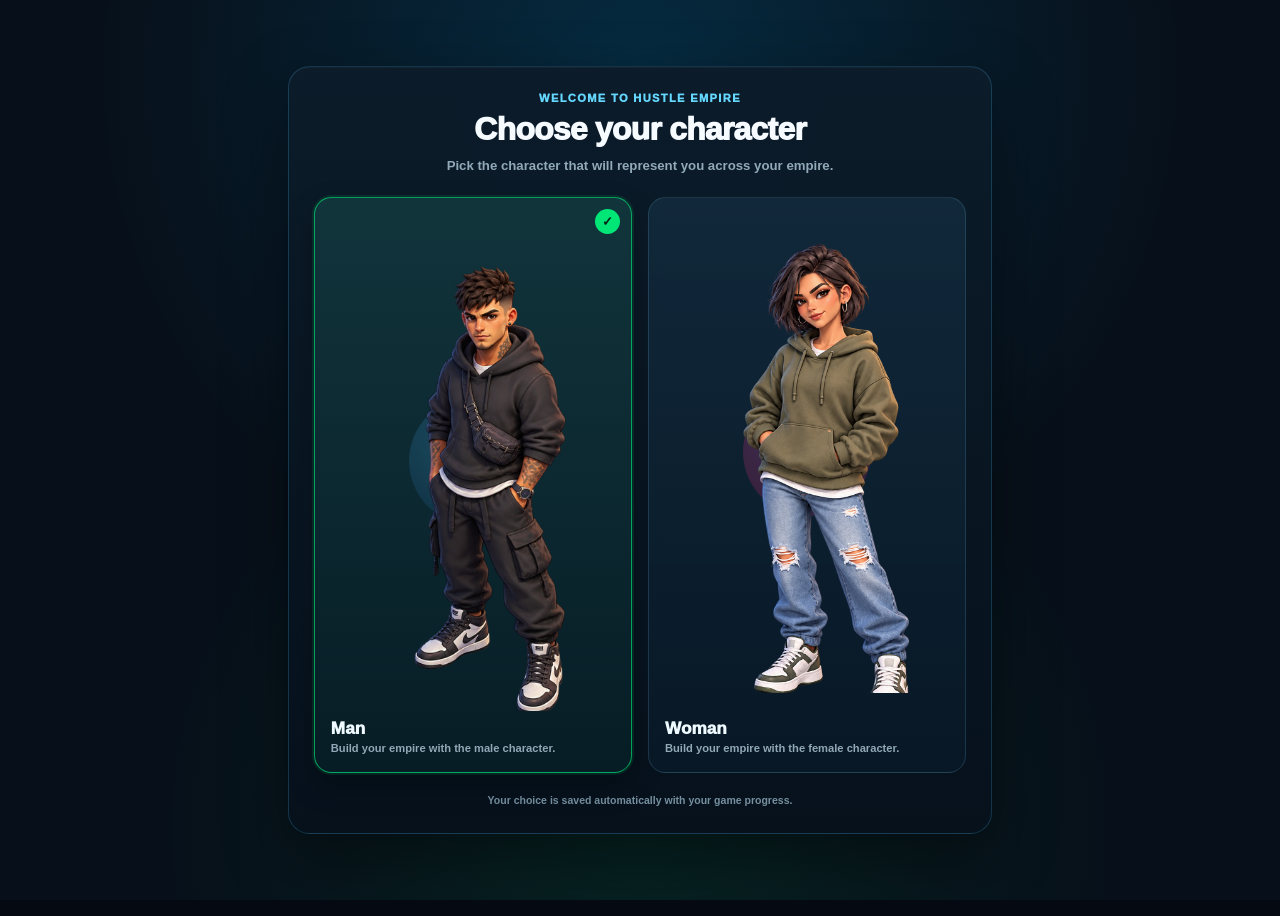
==== commit 14a9b356: "Add files via upload" ====
--- a/index_test.html
+++ b/index_test.html
@@ -1,329 +1,18 @@
 <!DOCTYPE html>
-
-<html lang="en" data-app-version="12.4">
+<html lang="en">
 <head>
 <meta charset="utf-8"/>
-<meta content="width=device-width, initial-scale=1.0, viewport-fit=cover" name="viewport"/>
-<meta content="#0b0f19" name="theme-color"/>
+<meta name="viewport" content="width=device-width, initial-scale=1.0"/>
 <title>Hustle Empire</title>
-<script src="https://telegram.org/js/telegram-web-app.js"></script>
-<link href="./style.css?v=12.4" rel="stylesheet"/>
-<script defer="" src="./locales.js?v=12.4"></script>
-<script defer="" src="./config.js?v=12.4"></script>
-<script defer="" src="./script.js?v=12.4"></script>
-<script defer="" src="./game.js?v=12.4"></script>
+<script>
+  // Test links use the same entry point and save origin as the game.
+  const gameUrl = new URL("index.html", window.location.href);
+  gameUrl.search = window.location.search;
+  gameUrl.hash = window.location.hash;
+  window.location.replace(gameUrl.href);
+</script>
 </head>
 <body>
-<div class="app-shell">
-<header class="topbar">
-<div class="player-level">
-<div class="player-avatar image-fallback header-avatar">
-<div aria-label="Player" class="player-avatar-image player-avatar-sprite sprite-icon sprite-frame sprite-character char-level-1" data-character-sprite="" data-sprite-sheet="character" data-sprite-cell="char-level-1" role="img"></div>
-</div>
-<div class="player-level-content">
-<div class="level-row"><strong>LV 1</strong></div>
-<div class="xp-row">
-<div class="progress-bar"><div class="progress-fill" style="width:0%"></div></div>
-<span>0 / 100 XP</span>
-</div>
-</div>
-</div>
-<div class="topbar-resources">
-<div class="resource-card money-card"><span class="resource-symbol">$</span><strong>$0</strong></div>
-<div class="resource-card energy-card"><span class="resource-symbol">⚡</span><strong>120/120</strong></div>
-<div class="resource-card gem-card"><span class="resource-symbol">♦</span><strong>0</strong></div>
-</div>
-<div class="topbar-actions">
-<button aria-label="Notifications" class="top-action notification-button" data-action="notifications" type="button">🔔<span class="badge">2</span></button>
-<button aria-label="Menu" class="top-action" data-action="settings" type="button">☰</button>
-<button class="language-button" id="language-switch" type="button">RU</button>
-</div>
-</header>
-<main class="screens screen-content">
-<!-- HOME -->
-<section class="screen active" data-screen="home">
-<div class="home-layout page-layout">
-<aside class="home-left">
-<div class="home-logo">
-<div class="home-logo-main">HUSTLE</div>
-<div class="home-logo-main">EMPIRE</div>
-<div class="home-logo-sub" data-i18n="home.tagline">Small steps. Big empire.</div>
-</div>
-<button class="mini-feature daily-chest" data-action="daily-chest" type="button">
-<div class="mini-feature-icon">🎁</div>
-<div><strong data-i18n="home.dailyChest">Daily Chest</strong><span class="countdown" data-countdown="11658">03:14:18</span></div>
-</button>
-<div class="mini-feature">
-<div class="mini-feature-icon fire">🔥</div>
-<div><strong data-i18n="home.streak">Hustle Streak</strong><span class="feature-value">0</span><small>+0%</small></div>
-</div>
-<button class="mini-feature" data-action="offline-income" type="button">
-<div class="mini-feature-icon">⏱</div>
-<div><strong data-i18n="home.offlineEarnings">Offline Earnings</strong><span class="offline-value">$0</span></div>
-</button>
-</aside>
-<div class="home-center image-fallback">
-
-<div aria-label="Hustle Empire character" class="home-character home-character-sprite sprite-icon sprite-frame sprite-character char-level-1" data-character-sprite="" data-sprite-sheet="character" data-sprite-cell="char-level-1" role="img"></div>
-<div class="home-tap-zone">
-<div aria-hidden="true" class="tap-float-layer" id="tap-float-layer"></div>
-<button class="tap-button home-main-tap" type="button">
-<span class="home-main-tap-glow"></span>
-<span class="home-main-tap-icon">⚡</span>
-<span class="home-main-tap-copy">
-<small data-i18n="home.quickHustle">Quick Hustle</small>
-<strong data-i18n="home.tapToEarn">Tap to Earn</strong>
-<span class="home-main-tap-value">+$1 / tap</span>
-</span>
-</button></div></div>
-<aside class="quests-panel home-missions">
-<div class="missions-title-row">
-<div><h2 data-i18n="home.missions">Missions</h2><span>LV 1</span></div>
-<strong>0/6</strong>
-</div>
-<div class="quest-level"><div class="quest-level-top"><strong>LV 1</strong><strong>0/6</strong></div></div>
-<div class="quest-list">
-<div class="quest-card" data-quest="tap250"><span class="quest-icon">☝</span><div class="quest-info"><strong data-i18n="quests.tap250">Make 250 taps</strong><div class="mini-progress"><span style="width:0%"></span></div><small>0 / 250</small></div><span class="quest-reward">+$250</span></div>
-<div class="quest-card" data-quest="deliveries8"><span class="quest-icon">📦</span><div class="quest-info"><strong data-i18n="quests.deliveries8">Complete 8 jobs</strong><div class="mini-progress"><span style="width:0%"></span></div><small>0 / 8</small></div><span class="quest-reward">+$500</span></div>
-<div class="quest-card" data-quest="earn25k"><span class="quest-icon">🎯</span><div class="quest-info"><strong data-i18n="quests.earn25k">Earn $25K</strong><div class="mini-progress"><span style="width:0%"></span></div><small>$0 / $25K</small></div><span class="quest-reward">+$1.5K</span></div>
-<div class="quest-card" data-quest="events3"><span class="quest-icon">👥</span><div class="quest-info"><strong data-i18n="quests.events3">Join 3 events</strong><div class="mini-progress"><span style="width:0%"></span></div><small>0 / 3</small></div><span class="quest-reward">+$750</span></div>
-<div class="quest-card" data-quest="buyUpgrade1"><span class="quest-icon">🛒</span><div class="quest-info"><strong data-i18n="quests.buyUpgrade1">Buy 1 upgrade</strong><div class="mini-progress"><span style="width:0%"></span></div><small>0 / 1</small></div><span class="quest-reward">+$300</span></div>
-<div class="quest-card" data-quest="collectBonus4"><span class="quest-icon">🎟</span><div class="quest-info"><strong data-i18n="quests.collectBonus4">Collect 4 bonuses</strong><div class="mini-progress"><span style="width:0%"></span></div><small>0 / 4</small></div><span class="quest-reward">+$400</span></div>
-</div>
-<button class="next-level-button" data-action="next-level" type="button"><span>⬆</span><span><strong data-i18n="home.nextLevel">Next Level</strong><small>LV 2</small></span></button>
-</aside>
-</div>
-<section class="quick-jobs-panel">
-<div class="business-section-heading">
-<div><span class="section-eyebrow" data-i18n="home.quickActivity">Quick Activity</span><h2 data-i18n="home.quickJobs">Quick Jobs</h2></div>
-<div class="home-business-total"><small data-i18n="home.completed">Completed</small><strong id="quick-jobs-total">0</strong></div>
-</div>
-<div class="quick-jobs-grid" id="quick-jobs-list"></div>
-</section>
-<section class="home-businesses-panel">
-<div class="business-section-heading">
-<div><span class="section-eyebrow" data-i18n="home.empireManagement">Empire Management</span><h2 data-i18n="home.activeBusinesses">Active Businesses</h2></div>
-<div class="home-business-total"><small data-i18n="home.totalIncome">Total Income</small><strong id="home-total-income">$0.20/s</strong></div>
-</div>
-<div class="home-business-grid" id="home-business-list"></div>
-</section>
-</section>
-<!-- CITY -->
-<section class="screen" data-screen="city">
-<div class="city-screen page-layout">
-<div class="city-map-wrapper image-fallback city-map-sprite-background">
-<img class="city-map-image" src="./assets/sprite_city_map_v124.png" alt="" aria-hidden="true" decoding="async" fetchpriority="high"/>
-<button class="city-node poor selected" data-district="poor_block" type="button"><strong>POOR BLOCK</strong><span>LV 1-10</span><small>Starter District</small><i>✓</i></button>
-<button class="city-node center locked" data-district="city_center" type="button"><strong>CITY CENTER</strong><span>LV 11-20</span><small>City Hustles</small><i>🔒</i></button>
-<button class="city-node business locked" data-district="business_district" type="button"><strong>BUSINESS DISTRICT</strong><span>LV 21-30</span><small>Big Business</small><i>🔒</i></button>
-<button class="city-node rich locked" data-district="rich_skyline" type="button"><strong>RICH SKYLINE</strong><span>LV 31-40+</span><small>Endgame Empire</small><i>🔒</i></button>
-</div>
-<div class="district-activity">
-<div class="district-activity-heading">
-<div><span class="section-eyebrow" data-i18n="city.districtActivity">District Activity</span><h3 id="selected-district-name">POOR BLOCK</h3></div>
-<span class="district-level-status" data-i18n="city.unlocked" id="selected-district-status">Unlocked</span>
-</div>
-<div class="district-business-grid" id="district-business-list"></div>
-</div>
-<div class="business-panel game-compat">
-<span class="business-level">LV 0</span>
-<div class="income"><strong>0 / h</strong></div>
-<div class="next-level"><strong>0 / h</strong></div>
-<button class="green-button">Upgrade <strong>$0</strong></button>
-</div>
-</div>
-</section>
-<!-- CASES -->
-<section class="screen" data-screen="cases">
-<div class="cases-screen page-layout">
-<div class="cases-page-header">
-<div><span class="section-eyebrow" data-i18n="cases.rewards">Rewards</span><h1 data-i18n="cases.title">Cases</h1></div>
-<span class="cases-helper" data-i18n="cases.helper">Come back when the timer finishes or spend Gems to unlock instantly.</span>
-</div>
-<div class="real-cases-grid" id="timed-cases-list"></div>
-<section class="accessory-cases-panel">
-<div class="accessory-cases-heading">
-<div>
-<span class="section-eyebrow" data-i18n="accessoryCases.eyebrow">Wardrobe Loot</span>
-<h2 data-i18n="accessoryCases.title">Premium Accessory Cases</h2>
-</div>
-<span class="accessory-case-gems-label" data-i18n="accessoryCases.gemsOnly">Gems Only</span>
-</div>
-<div id="free-accessory-case"></div>
-<div class="premium-accessory-grid" id="premium-accessory-cases-list"></div>
-</section></div>
-</section>
-<!-- COLLECTION -->
-<section class="screen" data-screen="collection">
-<div class="collection-screen compact-collection page-layout">
-<details class="collection-summary compact-summary">
-<summary>
-<div>
-<span class="section-eyebrow" data-i18n="collection.book">Collection Book</span>
-<strong id="collection-summary-count">0 / 10</strong>
-</div>
-<div class="collection-summary-percent">
-<strong id="collection-summary-percent">0%</strong>
-<span>▾</span>
-</div>
-</summary>
-<div class="compact-summary-body">
-<div class="collection-ring">
-<strong>0%</strong>
-<small>0 / 10</small>
-</div>
-<div class="rarity-list">
-<div><span class="rarity-dot common"></span><span data-i18n="rarity.common">Common</span><strong>0 / 0</strong></div>
-<div><span class="rarity-dot rare"></span><span data-i18n="rarity.rare">Rare</span><strong>0 / 0</strong></div>
-<div><span class="rarity-dot epic"></span><span data-i18n="rarity.epic">Epic</span><strong>0 / 0</strong></div>
-<div><span class="rarity-dot legendary"></span><span data-i18n="rarity.legendary">Legendary</span><strong>0 / 0</strong></div>
-<div><span class="rarity-dot mythic"></span><span data-i18n="rarity.mythic">Mythic</span><strong>0 / 0</strong></div>
-</div>
-</div>
-</details>
-<div class="collection-cards compact-card-grid" id="collection-cards-list"></div>
-<section class="exclusive-cards-panel">
-<div class="exclusive-cards-heading">
-<div><span class="section-eyebrow" data-i18n="collection.specialCollection">Special Collection</span><h2 data-i18n="collection.exclusiveTitle">Special Exclusive Cards</h2></div>
-<span class="exclusive-label" data-i18n="collection.exclusiveLabel">Exclusive</span>
-</div>
-<p class="exclusive-description" data-i18n="collection.exclusiveSubtitle">These cards cannot be obtained from normal cases.</p>
-<div class="exclusive-cards-grid" id="exclusive-cards-list"></div>
-</section></div>
-</section>
-<!-- WARDROBE -->
-<section class="screen" data-screen="wardrobe">
-<div class="wardrobe-screen page-layout">
-<aside class="equipment-column">
-<h2 data-i18n="wardrobe.title">Wardrobe</h2>
-<div class="wardrobe-tabs">
-<button class="active" data-i18n="wardrobe.tabs.items" data-wardrobe-view="items" type="button">Items</button>
-<button data-i18n="wardrobe.tabs.sets" data-wardrobe-view="sets" type="button">Style Sets</button>
-</div><button class="open-accessory-catalog" id="open-accessory-catalog" type="button">
-<span>▦</span>
-<strong data-i18n="wardrobe.catalog">Accessory Catalog</strong>
-</button>
-<div class="wardrobe-dynamic-list" id="wardrobe-dynamic-list"></div>
-</aside>
-<div class="wardrobe-character image-fallback">
-
-<div aria-label="Character" class="wardrobe-character-image wardrobe-character-sprite sprite-icon sprite-frame sprite-character char-level-1" data-character-sprite="" data-sprite-sheet="character" data-sprite-cell="char-level-1" role="img"></div>
-</div>
-<aside class="outfit-panel">
-<section><h3 data-i18n="wardrobe.outfitProgress">Outfit Progress</h3><strong>🔒</strong><div class="progress-bar"><div class="progress-fill" style="width:0%"></div></div><small data-i18n="wardrobe.unlockSlot">Buy LV 1 to unlock</small></section>
-<section><h3 data-i18n="wardrobe.totalStats">Total Stat Bonuses</h3><p>★ +0% Income</p><p>★ +0% Tap Power</p><p>★ +0% Critical Rate</p><p>★ +0% Critical Damage</p><p>★ +0 Max Energy</p><p>★ +0% Energy Regen</p></section>
-<button class="upgrade-outfit" type="button"><span data-i18n="wardrobe.buyLevelOne">Buy LV 1</span><strong>$25</strong></button>
-</aside>
-</div>
-</section>
-<!-- SHOP -->
-<section class="screen" data-screen="shop">
-<div class="shop-screen page-layout">
-<section class="boost-shop">
-<h1 data-i18n="shop.title">Shop</h1>
-<div class="shop-panel-title" data-i18n="shop.boosts">Boosts &amp; Upgrades</div>
-<div class="boost-grid">
-<article class="boost-card"><span class="boost-icon">💰</span><strong data-i18n="shop.income2x">2x Offline Income</strong><small data-i18n="shop.sevenDays">For 7 days</small><button data-action="buy-boost" data-product="income24h">♦ 100</button></article>
-<article class="boost-card"><span class="boost-icon">💰</span><strong data-i18n="shop.income3x">3x Offline Income</strong><small data-i18n="shop.sevenDays">For 7 days</small><button data-action="buy-boost" data-product="offline3x">♦ 180</button></article>
-<article class="boost-card"><span class="boost-icon">⏱</span><strong data-i18n="shop.offlineCap">Offline Cap +24h</strong><small data-i18n="shop.extendsLimit">Extends the limit</small><button data-action="buy-boost" data-product="offline-cap">♦ 120</button></article>
-<article class="boost-card"><span class="boost-icon">⚙</span><strong data-i18n="shop.autoCollect">Auto-Collect</strong><small data-i18n="shop.automaticCollection">Automatic collection</small><button data-action="buy-boost" data-product="auto-collect">♦ 250</button></article>
-<article class="boost-card"><span class="boost-icon">🔥</span><strong data-i18n="shop.eventBooster">Event Booster</strong><small data-i18n="shop.bonus24h">+50% for 24 hours</small><button data-action="buy-boost" data-product="event-booster">♦ 150</button></article>
-<article class="boost-card"><span class="boost-icon">⚡</span><strong data-i18n="shop.tapBoost">Tap Power Boost</strong><small data-i18n="shop.bonus12h">+100% for 12 hours</small><button data-action="buy-boost" data-product="tap5x1h">♦ 120</button></article>
-<article class="boost-card"><span class="boost-icon">🔋</span><strong data-i18n="shop.energyPack">Energy Pack</strong><small data-i18n="shop.energy500">+500 Energy</small><button data-action="buy-boost" data-product="energyRefill">♦ 120</button></article>
-<article class="boost-card"><span class="boost-icon">📈</span><strong data-i18n="shop.businessBooster">Business Booster</strong><small data-i18n="shop.income12h">+100% Income 12h</small><button data-action="buy-boost" data-product="business-booster">♦ 200</button></article>
-<article class="boost-card"><span class="boost-icon">🍀</span><strong data-i18n="shop.luckyEvents">Lucky Events</strong><small data-i18n="shop.chance50">+50% event chance</small><button data-action="buy-boost" data-product="lucky-events">♦ 120</button></article>
-</div>
-<div class="gem-pack-row">
-<button class="gem-pack" data-action="buy-gem-pack" data-gems="100">♦<strong>100</strong><span data-i18n="shop.gems">Gems</span></button>
-<button class="gem-pack" data-action="buy-gem-pack" data-gems="500">♦<strong>500</strong><span data-i18n="shop.gems">Gems</span></button>
-<button class="gem-pack" data-action="buy-gem-pack" data-gems="1200">♦<strong>1200</strong><span data-i18n="shop.gems">Gems</span></button>
-</div>
-</section>
-<aside class="premium-shop-column">
-<button class="premium-product" data-action="shop-premium-case"><div class="premium-product-image"><div class="sprite-icon sprite-frame sprite-case case-purple shop-sprite-icon"></div></div><div><strong data-i18n="shop.premiumCase">Premium Case</strong><span data-i18n="shop.premiumCaseDesc">Open a premium case</span><small>♦ 250</small></div></button>
-<button class="premium-product" data-action="shop-outfit"><div class="premium-product-image"><div class="sprite-icon sprite-frame sprite-wardrobe wardrobe-full-suit shop-sprite-icon"></div></div><div><strong data-i18n="shop.outfitSkin">Outfit / Skin</strong><span data-i18n="shop.outfitSkinDesc">Unlock new outfits</span><small>♦ 400</small></div></button>
-<button class="premium-product" data-action="shop-bundle"><div class="premium-product-image bundle-sprite-stack"><div class="sprite-icon sprite-frame sprite-case case-gold shop-sprite-icon bundle-case-sprite"></div><div class="sprite-icon sprite-frame sprite-wardrobe wardrobe-gold-watch shop-sprite-icon bundle-item-sprite"></div></div><div><strong data-i18n="shop.hustleBundle">Hustle Bundle</strong><span data-i18n="shop.hustleBundleDesc">Exceptional value!</span><small>♦ 1,000</small></div></button>
-<div class="empire-pass"><div class="empire-crown">♛</div><div><strong data-i18n="shop.empirePass">Empire Pass</strong><span data-i18n="shop.empirePassDesc">Unlock your true potential</span></div><button data-action="buy-empire-pass" data-config-price="HUSTLE_PASS_MONTHLY" type="button">250 ★</button></div>
-</aside>
-</div>
-</section>
-</main>
-<nav class="bottom-navigation">
-<button class="nav-item active" data-nav="home" type="button"><span class="nav-icon">⌂</span><span data-i18n="nav.home">Home</span></button>
-<button class="nav-item" data-nav="city" type="button"><span class="nav-icon">♜</span><span data-i18n="nav.city">City</span></button>
-<button class="nav-item" data-nav="cases" type="button"><span class="nav-icon">🎁</span><span data-i18n="nav.cases">Cases</span></button>
-<button class="nav-item" data-nav="collection" type="button"><span class="nav-icon">▣</span><span data-i18n="nav.collection">Cards</span></button>
-<button class="nav-item" data-nav="wardrobe" type="button"><span class="nav-icon">♠</span><span data-i18n="nav.wardrobe">Wardrobe</span></button>
-<button class="nav-item" data-nav="shop" type="button"><span class="nav-icon">🛒</span><span data-i18n="nav.shop">Shop</span></button>
-</nav>
-</div>
-<!-- CASE REWARD OVERLAY -->
-<div class="case-reward-overlay" hidden="" id="case-reward-overlay">
-<div class="case-reward-bg"></div>
-<div class="case-reward-content">
-<span class="case-reward-eyebrow" data-i18n="cases.caseOpened">Case opened</span>
-<div class="case-reward-chest" id="case-reward-chest">🎁</div>
-<h2 data-i18n="cases.reward" id="case-reward-title">Reward</h2>
-<div class="case-reward-resources">
-<div class="reward-resource"><span>💵</span><small data-i18n="cases.money">Money</small><strong id="case-reward-money">+$0</strong></div>
-<div class="reward-resource"><span>♦</span><small data-i18n="cases.gems">Gems</small><strong id="case-reward-gems">+0</strong></div>
-</div>
-<div class="reward-card-preview common" id="case-reward-card">
-<div class="reward-card-image"><div class="sprite-icon sprite-frame sprite-worker worker-rider reward-card-sprite" id="case-reward-card-sprite"></div></div>
-<span id="case-reward-rarity">COMMON</span>
-<strong id="case-reward-card-name">CARD</strong>
-<small id="case-reward-fragments">+0 FRAGMENTS</small>
-</div>
-<button class="case-reward-close" data-i18n="common.continue" id="case-reward-close" type="button">Continue</button>
-</div>
-</div>
-<!-- GENERIC MODAL -->
-<div class="accessory-reward-overlay" hidden="" id="accessory-reward-overlay">
-<div class="accessory-reward-backdrop"></div>
-<div class="accessory-reward-content">
-<span class="section-eyebrow" data-i18n="accessoryCases.newItem">New Item</span>
-<div class="accessory-reward-item" id="accessory-reward-item">
-<div class="accessory-reward-image">
-<div class="sprite-icon sprite-frame sprite-wardrobe wardrobe-rookie-cap accessory-reward-sprite" id="accessory-reward-sprite"></div></div>
-<span class="accessory-reward-rarity" id="accessory-reward-rarity">RARE</span>
-<h2 id="accessory-reward-name">ITEM</h2>
-<small id="accessory-reward-slot">ACCESSORY</small>
-</div>
-<button class="case-reward-close" data-i18n="common.continue" id="accessory-reward-close" type="button">Continue</button>
-</div>
-</div><div class="accessory-catalog-modal" hidden="" id="accessory-catalog-modal">
-<div class="accessory-catalog-backdrop" data-accessory-catalog-close=""></div>
-<div class="accessory-catalog-window">
-<div class="accessory-catalog-header">
-<div>
-<span class="section-eyebrow" data-i18n="wardrobe.collection">Collection</span>
-<h2 data-i18n="wardrobe.catalog">Accessory Catalog</h2>
-</div>
-<button class="accessory-catalog-close" data-accessory-catalog-close="" type="button">×</button>
-</div>
-<div class="catalog-progress">
-<strong id="catalog-progress-count">0 / 12</strong>
-<div class="progress-bar"><div class="progress-fill" id="catalog-progress-bar" style="width:0%"></div></div>
-</div>
-<div class="accessory-catalog-grid" id="accessory-catalog-grid"></div>
-</div>
-</div><div class="random-event-layer" hidden="" id="random-event-layer">
-<button class="random-flying-event" id="random-flying-event" type="button">
-<span class="random-event-icon" id="random-event-icon">🦋</span>
-</button>
-</div><div class="random-event-toast" hidden="" id="random-event-toast">
-<strong id="random-event-toast-title">BONUS!</strong>
-<span id="random-event-toast-text">Tap x2</span>
-</div><div class="game-modal" hidden="" id="game-modal">
-<div class="game-modal-backdrop" data-modal-close=""></div>
-<div aria-labelledby="game-modal-title" aria-modal="true" class="game-modal-card" role="dialog">
-<button aria-label="Close" class="game-modal-close" data-modal-close="" type="button">×</button>
-<div class="game-modal-icon">◆</div>
-<h2 id="game-modal-title">Hustle Empire</h2>
-<p id="game-modal-message">Action</p>
-<button class="modal-confirm" data-modal-close="" type="button">OK</button>
-</div>
-</div>
-<!-- HUSTLE_EMPIRE_INDEX_COMPLETE_V12_3 -->
+<p><a href="index.html">Open Hustle Empire / Открыть Hustle Empire</a></p>
 </body>
 </html>
